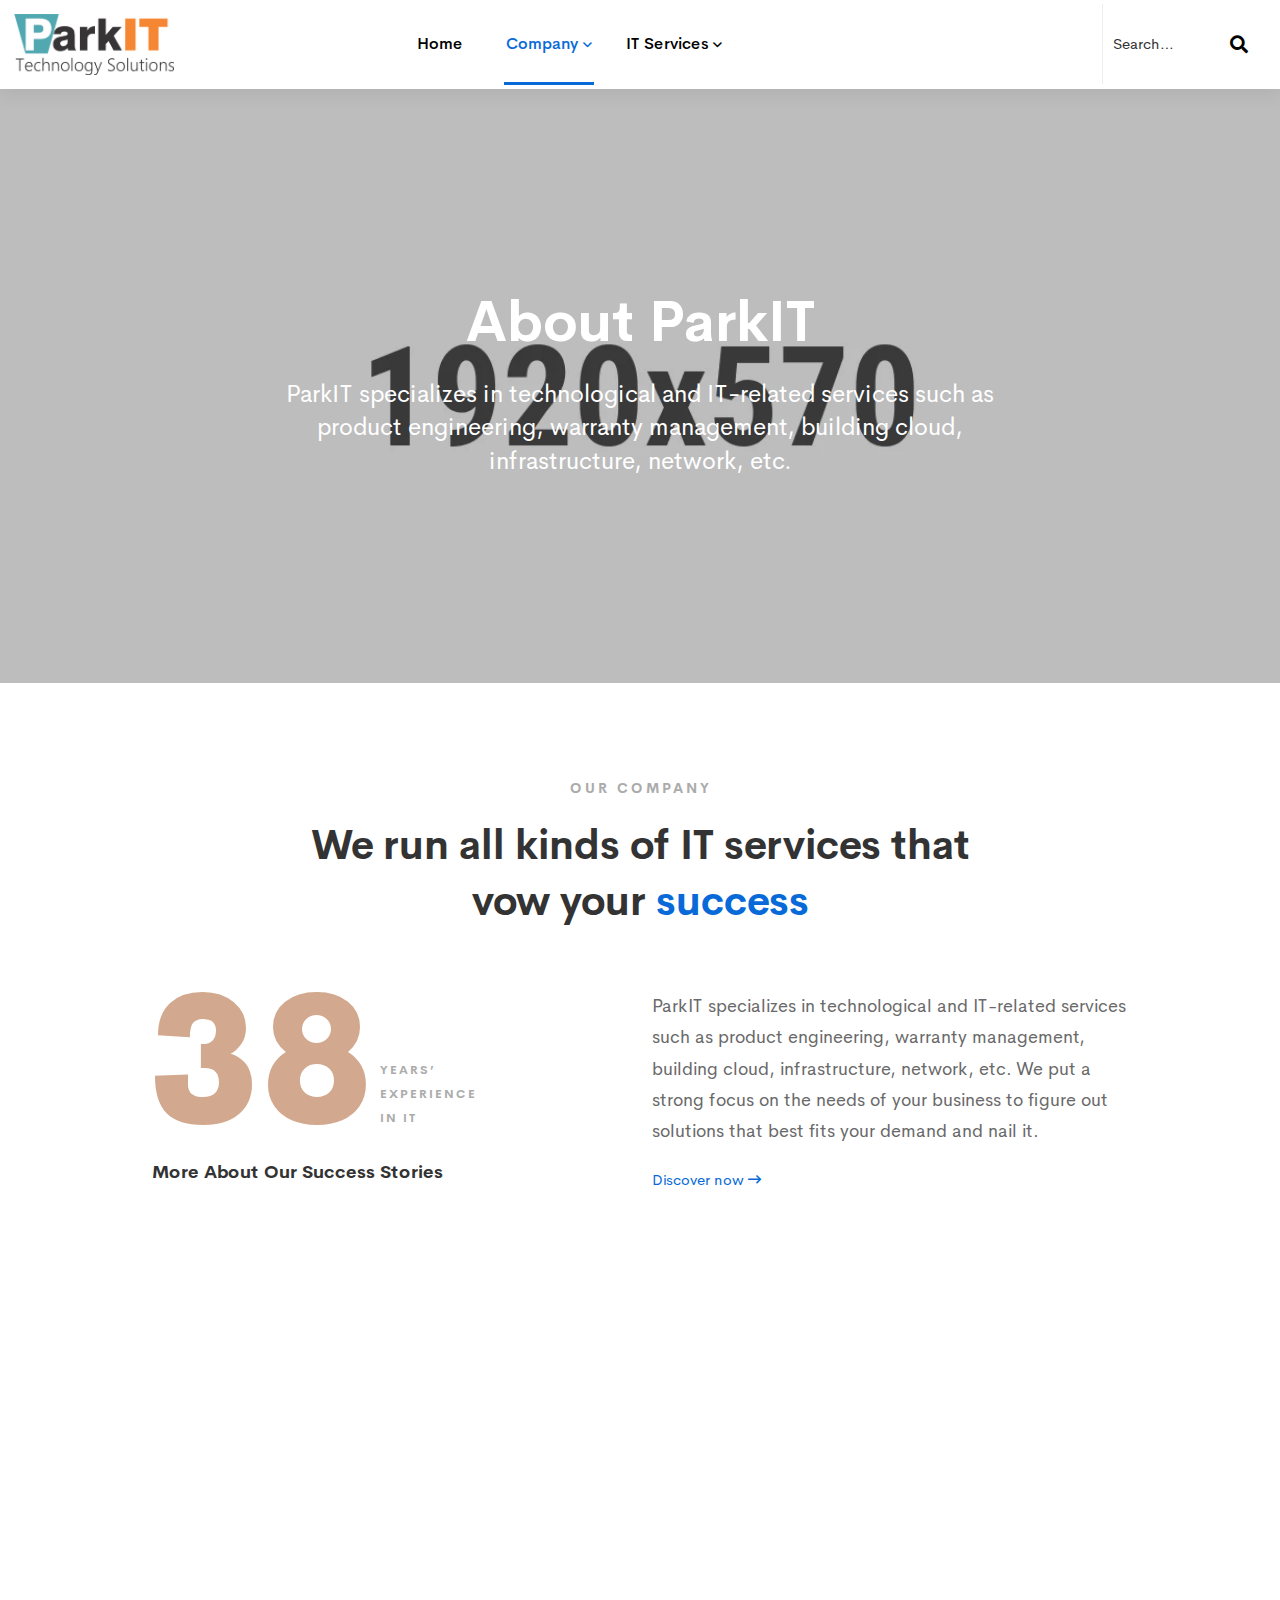
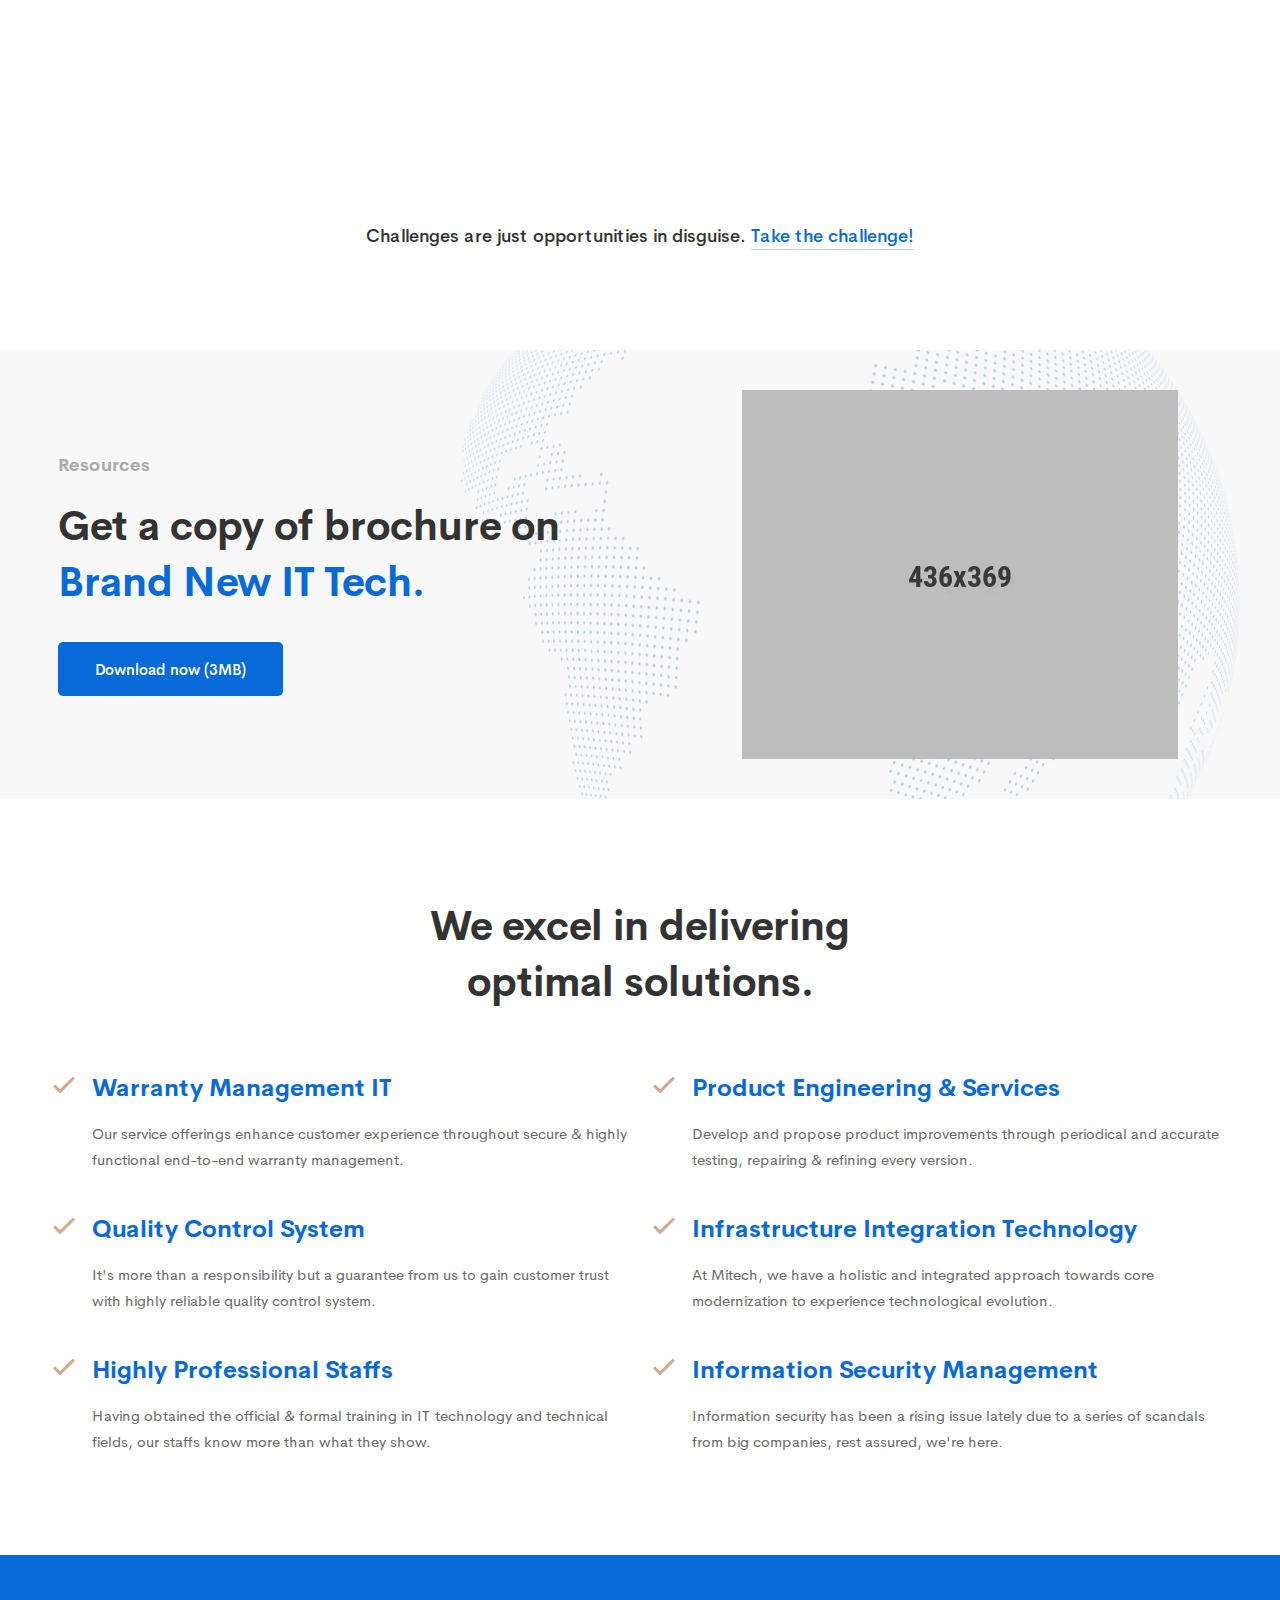
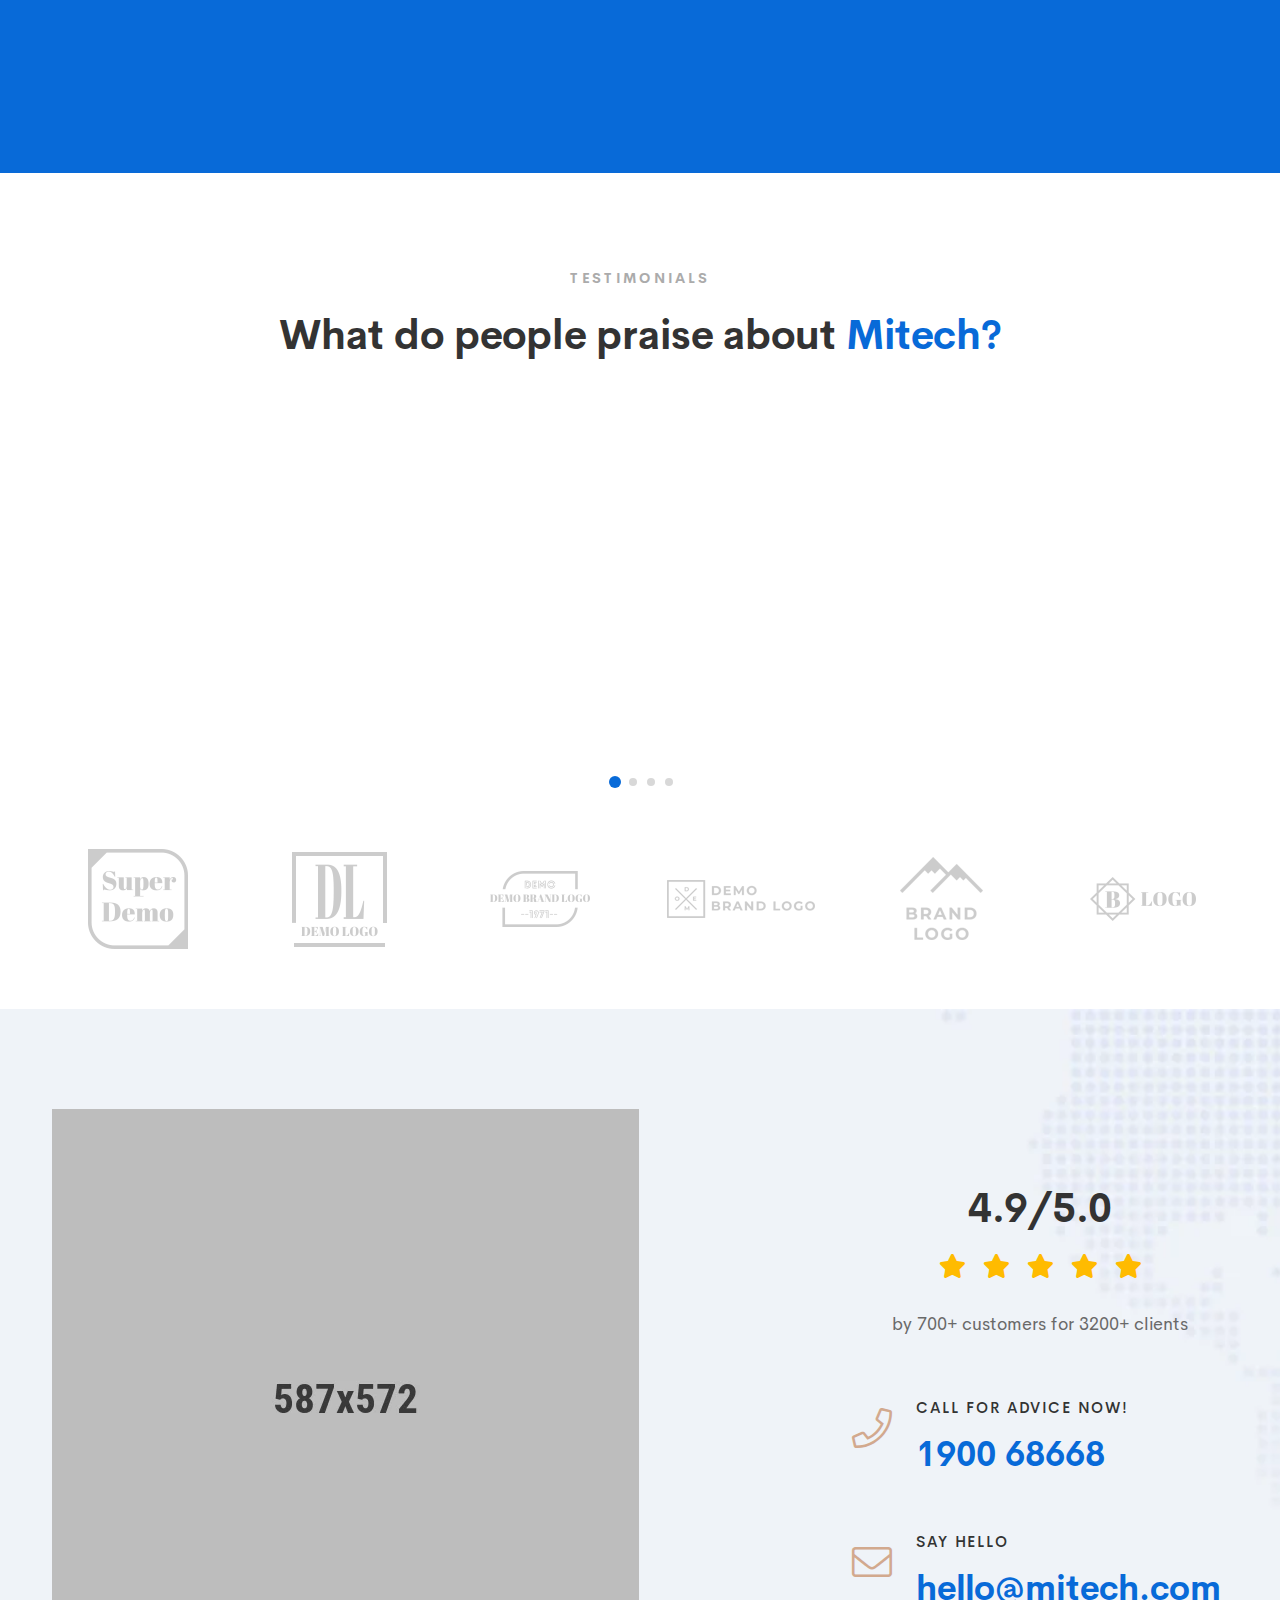
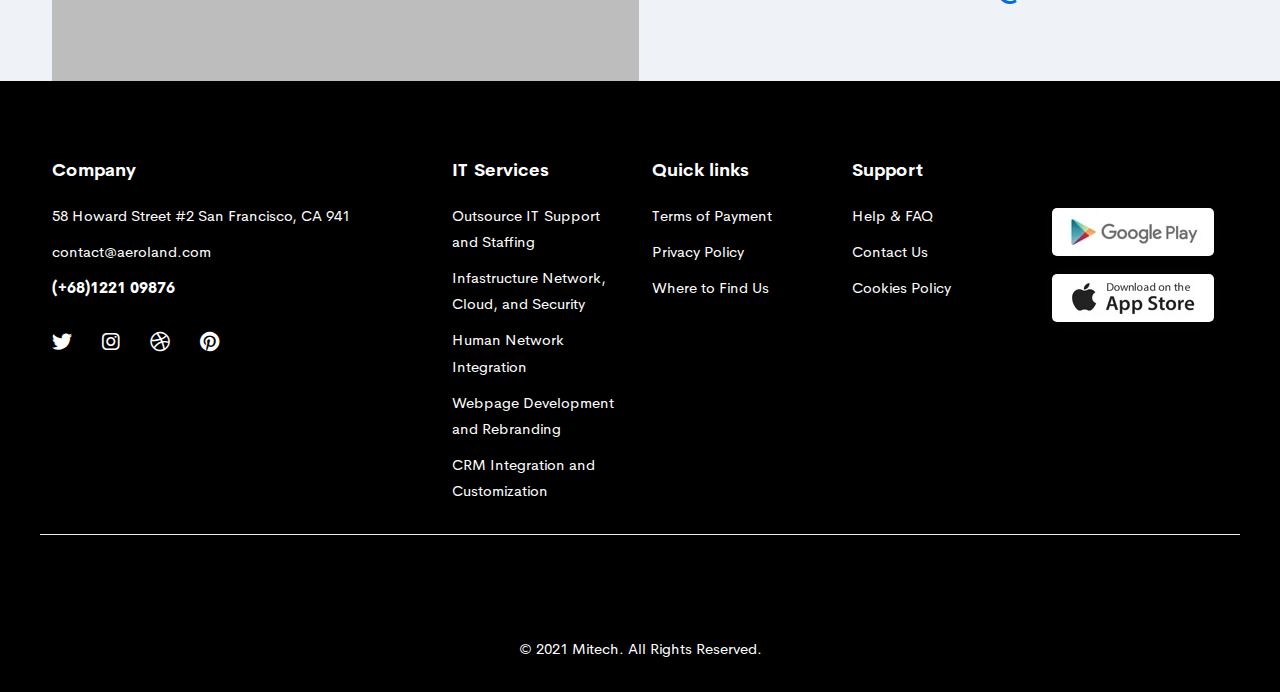
==== about-us-01.html @ e95cad59 "home page changes" ====
<!DOCTYPE html>
<html class="no-js" lang="zxx">

<head>
    <meta charset="utf-8">
    <meta http-equiv="X-UA-Compatible" content="IE=edge">
    <title>ParkIT - IT Solutions</title>
    <meta name="description" content="">
    <meta name="viewport" content="width=device-width, initial-scale=1">
    <!-- Favicon -->
    <link rel="icon" href="assets/images/favicon.webp">

    <!-- CSS
        ============================================ -->

    <!-- Bootstrap CSS -->
    <link rel="stylesheet" href="assets/css/vendor/bootstrap.min.css">

    <!-- Font Family CSS -->
    <link rel="stylesheet" href="assets/css/vendor/cerebrisans.css">

    <!-- FontAwesome CSS -->
    <link rel="stylesheet" href="assets/css/vendor/fontawesome-all.min.css">
    <link rel="stylesheet" href="assets/css/vendor/linea-icons.css">

    <!-- Swiper slider CSS -->
    <link rel="stylesheet" href="assets/css/plugins/swiper.min.css">

    <!-- animate-text CSS -->
    <link rel="stylesheet" href="assets/css/plugins/animate-text.css">

    <!-- Animate CSS -->
    <link rel="stylesheet" href="assets/css/plugins/animate.min.css">

    <!-- Light gallery CSS -->
    <link rel="stylesheet" href="assets/css/plugins/lightgallery.min.css">

    <!-- Vendor & Plugins CSS (Please remove the comment from below vendor.min.css & plugins.min.css for better website load performance and remove css files from avobe) -->

    <!-- <link rel="stylesheet" href="assets/css/vendor/vendor.min.css">
        <link rel="stylesheet" href="assets/css/plugins/plugins.min.css"> -->

    <!-- Main Style CSS -->
    <link rel="stylesheet" href="assets/css/style.css">

</head>

<body>


    <div class="preloader-activate preloader-active open_tm_preloader">
        <div class="preloader-area-wrap">
            <div class="spinner d-flex justify-content-center align-items-center h-100">
                <div class="bounce1"></div>
                <div class="bounce2"></div>
                <div class="bounce3"></div>
            </div>
        </div>
    </div>

    <!--====================  header area ====================-->
    <div class="header-area header-area--default">
        <!-- Header Bottom Wrap Start -->
        <div class="header-bottom-wrap header-sticky">
            <div class="container-fluid">
                <div class="row">
                    <div class="col-lg-12">
                        <div class="header default-menu-style position-relative">
                            <!-- brand logo -->
                            <div class="header__logo">
                                <a href="index-modern-it-company.html">
                                    <img src="assets/images/logo/parkit logo.png" width="160" height="48"
                                        class="img-fluid" alt="" />
                                </a>
                            </div>

                            <!-- header midle box  -->
                            <div class="header-midle-box">
                                <div class="header-bottom-wrap d-md-block d-none">
                                    <div class="header-bottom-inner">
                                        <div class="header-bottom-left-wrap">
                                            <!-- navigation menu -->
                                            <div class="header__navigation d-none d-xl-block">
                                                <nav class="navigation-menu primary--menu">
                                                    <ul>
                                                        <li>
                                                            <a href="index-modern-it-company.html"><span>Home</span></a>
                                                        </li>
                                                        <li class="
                                  has-children has-children--multilevel-submenu
                                ">
                                                            <a href="#"><span>Company</span></a>
                                                            <ul class="submenu">
                                                                <li>
                                                                    <a href="about-us-01.html"><span>About us</span></a>
                                                                </li>
                                                                <li>
                                                                    <a href="contact-us.html"><span>Contact
                                                                            us</span></a>
                                                                </li>
                                                                <li>
                                                                    <a
                                                                        href="leadership.html"><span>Leadership</span></a>
                                                                </li>
                                                                <li>
                                                                    <a href="why-choose-us.html"><span>Why choose
                                                                            us</span></a>
                                                                </li>
                                                                <li>
                                                                    <a href="why-choose-us.html"><span>FAQ's</span></a>
                                                                </li>
                                                            </ul>
                                                        </li>
                                                        <li class="
                                  has-children has-children--multilevel-submenu
                                ">
                                                            <a href="#"><span>IT Services</span></a>
                                                            <ul class="submenu">
                                                                <li>
                                                                    <a href="it-services.html"><span>Outsource IT
                                                                            Support and Staffing</span></a>
                                                                </li>
                                                                <li>
                                                                    <a href="managed-it-service.html"><span>Infastructure
                                                                            Network, Cloud, and Security</span></a>
                                                                </li>
                                                                <li>
                                                                    <a href="industries.html"><span>Human Network
                                                                            Integration</span></a>
                                                                </li>
                                                                <li>
                                                                    <a href="business-solution.html"><span>Inservice
                                                                            Training</span></a>
                                                                </li>
                                                                <li>
                                                                    <a href="it-services-details.html"><span>Proprietary
                                                                            Software Development</span></a>
                                                                </li>
                                                                <li>
                                                                    <a href="it-services-details.html"><span>Webpage
                                                                            Development and Rebranding</span></a>
                                                                </li>
                                                                <li>
                                                                    <a href="it-services-details.html"><span>CRM
                                                                            Integration and Customization</span></a>
                                                                </li>
                                                            </ul>
                                                        </li>
                                                    </ul>
                                                </nav>
                                            </div>
                                        </div>
                                    </div>
                                </div>
                            </div>

                            <!-- header right box -->
                            <div class="header-right-box">
                                <div class="header-right-inner" id="hidden-icon-wrapper">
                                    <!-- header-search-form -->
                                    <div class="header-search-form default-search">
                                        <form action="#" class="search-form-top">
                                            <input class="search-field" type="text" placeholder="Search…" />
                                            <button class="search-submit">
                                                <i class="search-btn-icon fa fa-search"></i>
                                            </button>
                                        </form>
                                    </div>
                                </div>

                                <!-- mobile menu -->
                                <div class="mobile-navigation-icon d-block d-xl-none" id="mobile-menu-trigger">
                                    <i></i>
                                </div>
                                <!-- hidden icons menu -->
                                <div class="hidden-icons-menu d-block d-md-none" id="hidden-icon-trigger">
                                    <a href="javascript:void(0)">
                                        <i class="far fa-ellipsis-h-alt"></i>
                                    </a>
                                </div>
                            </div>
                        </div>
                    </div>
                </div>
            </div>
        </div>
        <!-- Header Bottom Wrap End -->
    </div>
    <!--====================  End of header area  ====================-->













    <div id="main-wrapper">
        <div class="site-wrapper-reveal">
            <div class="about-banner-wrap banner-space about-us-bg">
                <div class="container">
                    <div class="row">
                        <div class="col-lg-8 m-auto">
                            <div class="about-banner-content text-center">
                                <h1 class="mb-15 text-white">About ParkIT</h1>
                                <h5 class="font-weight--normal text-white">ParkIT specializes in technological and IT-related services such as product engineering, warranty management, building cloud, infrastructure, network, etc. </h5>
                            </div>
                        </div>
                    </div>
                </div>
            </div>
            <!--===========  feature-large-images-wrapper  Start =============-->
            <div class="feature-large-images-wrapper section-space--ptb_100">
                <div class="container">

                    <div class="row">
                        <div class="col-lg-12">
                            <!-- section-title-wrap Start -->
                            <div class="section-title-wrap text-center section-space--mb_60">
                                <h6 class="section-sub-title mb-20">Our company</h6>
                                <h3 class="heading">We run all kinds of IT services that <br> vow your <span class="text-color-primary"> success</span></h3>
                            </div>
                            <!-- section-title-wrap Start -->
                        </div>
                    </div>

                    <div class="cybersecurity-about-box section-space--pb_70">
                        <div class="row">
                            <div class="col-lg-4 offset-lg-1">
                                <div class="modern-number-01">
                                    <h2 class="heading  me-5"><span class="mark-text">38</span>Years’ Experience in IT</h2>
                                    <h6 class="heading mt-30">More About Our Success Stories</h6>
                                </div>
                            </div>

                            <div class="col-lg-5 offset-lg-1">
                                <div class="cybersecurity-about-text">
                                    <div class="text">ParkIT specializes in technological and IT-related services such as product engineering, warranty management, building cloud, infrastructure, network, etc. We put a strong focus on the needs of your business to figure out solutions that best fits your demand and nail it.</div>
                                    <div class="button-text">
                                        <a href="#" class="btn-text">
                                            Discover now
                                            <span class="button-icon ml-1">
                                    <i class="far fa-long-arrow-right"></i>
                                </span>
                                        </a>
                                    </div>
                                </div>
                            </div>
                        </div>
                    </div>


                    <div class="row">
                        <div class="col-12">
                            <div class="feature-images__six">
                                <div class="row">
                                    <div class="col-lg-4 col-md-6 wow move-up">
                                        <!-- ht-box-icon Start -->
                                        <div class="ht-box-images style-06">
                                            <div class="image-box-wrap">
                                                <div class="box-image">
                                                    <div class="default-image">
                                                        <img class="img-fulid" src="assets/images/icons/mitech-box-image-style-06-image-01-120x120.webp" alt="">
                                                    </div>
                                                </div>
                                                <div class="content">
                                                    <h5 class="heading">What we can do?</h5>
                                                    <div class="text">We put a strong focus on the needs of your business to figure out solutions that best fits your demand and nail it.
                                                    </div>
                                                    <a href="#" class="box-images-arrow">
                                                        <span class="button-text">Discover now</span>
                                                        <i class="far fa-long-arrow-right"></i>
                                                    </a>
                                                </div>
                                            </div>
                                        </div>
                                        <!-- ht-box-icon End -->
                                    </div>
                                    <div class="col-lg-4 col-md-6 wow move-up">
                                        <!-- ht-box-icon Start -->
                                        <div class="ht-box-images style-06">
                                            <div class="image-box-wrap">
                                                <div class="box-image">
                                                    <div class="default-image">
                                                        <img class="img-fulid" src="assets/images/icons/mitech-box-image-style-06-image-02-120x120.webp" alt="">
                                                    </div>
                                                </div>
                                                <div class="content">
                                                    <h5 class="heading">Become our partners?</h5>
                                                    <div class="text">Our preventive and progressive approach will help you take the lead while addressing possible threats in managing data.
                                                    </div>
                                                    <a href="#" class="box-images-arrow">
                                                        <span class="button-text">Discover now</span>
                                                        <i class="far fa-long-arrow-right"></i>
                                                    </a>
                                                </div>
                                            </div>
                                        </div>
                                        <!-- ht-box-icon End -->
                                    </div>
                                    <div class="col-lg-4 col-md-6 wow move-up">
                                        <!-- ht-box-icon Start -->
                                        <div class="ht-box-images style-06">
                                            <div class="image-box-wrap">
                                                <div class="box-image">
                                                    <div class="default-image">
                                                        <img class="img-fulid" src="assets/images/icons/mitech-box-image-style-06-image-03-120x120.webp" alt="">
                                                    </div>
                                                </div>
                                                <div class="content">
                                                    <h5 class="heading">Need a hand?</h5>
                                                    <div class="text">Our support team is available 24/7 a day, 7 days a week and can get ready for solving any of your situational rising problems.
                                                    </div>
                                                    <a href="#" class="box-images-arrow">
                                                        <span class="button-text">Discover now</span>
                                                        <i class="far fa-long-arrow-right"></i>
                                                    </a>
                                                </div>
                                            </div>
                                        </div>
                                        <!-- ht-box-icon End -->
                                    </div>

                                </div>
                            </div>

                            <div class="section-under-heading text-center section-space--mt_60">Challenges are just opportunities in disguise. <a href="#">Take the challenge!</a></div>

                        </div>
                    </div>
                </div>
            </div>
            <!--===========  feature-large-images-wrapper  End =============-->




            <!--========= About Resources Wrapper Start ===========-->
            <div class="about-resources-wrapper">
                <div class="container-fluid">
                    <div class="row align-items-center">
                        <div class="col-lg-6 order-2 order-lg-1">
                            <div class="resources-left-box">
                                <div class="resources-inner">
                                    <h6 class="sub-title mb-20">Resources</h6>
                                    <h3 class="heading">Get a copy of brochure on <span class="text-color-primary"> Brand New IT Tech.</span></h3>
                                    <div class="button mt-30">
                                        <a href="#" class="ht-btn ht-btn-md">Download now (3MB)</a>
                                    </div>
                                </div>
                            </div>
                        </div>
                        <div class="col-lg-6 order-1 order-lg-2">
                            <div class="resources-right-box">
                                <div class="resources-right-inner text-center">
                                    <div class="resources-images">
                                        <img class="img-fluid" src="assets/images/banners/managed-it-services-book-cover.webp" alt="">
                                    </div>
                                </div>
                            </div>
                        </div>
                    </div>
                </div>
            </div>
            <!--========= About Resources Wrapper End ===========-->
            <!--========= About Delivering Wrapper Start ===========-->
            <div class="about-delivering-wrapper section-space--ptb_100">
                <div class="container">
                    <div class="row">
                        <div class="col-lg-12">
                            <div class="section-title-wrap text-center section-space--mb_20">
                                <h3 class="heading">We excel in delivering <br>optimal solutions.</h3>
                            </div>
                        </div>
                    </div>
                    <div class="row">
                        <div class="col-lg-6">
                            <div class="delivering-optimal-wrap">
                                <div class="list-item">
                                    <div class="marker"></div>
                                    <div class="title-wrap">
                                        <h5 class="title"> Warranty Management IT </h5>
                                        <div class="desc">Our service offerings enhance customer experience throughout secure &amp; highly functional end-to-end warranty management. </div>
                                    </div>
                                </div>
                                <div class="list-item">
                                    <div class="marker"></div>
                                    <div class="title-wrap">
                                        <h5 class="title"> Quality Control System </h5>
                                        <div class="desc">It's more than a responsibility but a guarantee from us to gain customer trust with highly reliable quality control system. </div>
                                    </div>
                                </div>
                                <div class="list-item">
                                    <div class="marker"></div>
                                    <div class="title-wrap">
                                        <h5 class="title">Highly Professional Staffs </h5>
                                        <div class="desc">Having obtained the official & formal training in IT technology and technical fields, our staffs know more than what they show. </div>
                                    </div>
                                </div>
                            </div>
                        </div>
                        <div class="col-lg-6">
                            <div class="delivering-optimal-wrap">
                                <div class="list-item">
                                    <div class="marker"></div>
                                    <div class="title-wrap">
                                        <h5 class="title">Product Engineering & Services </h5>
                                        <div class="desc">Develop and propose product improvements through periodical and accurate testing, repairing & refining every version. </div>
                                    </div>
                                </div>
                                <div class="list-item">
                                    <div class="marker"></div>
                                    <div class="title-wrap">
                                        <h5 class="title">Infrastructure Integration Technology </h5>
                                        <div class="desc">At Mitech, we have a holistic and integrated approach towards core modernization to experience technological evolution. </div>
                                    </div>
                                </div>
                                <div class="list-item">
                                    <div class="marker"></div>
                                    <div class="title-wrap">
                                        <h5 class="title">Information Security Management </h5>
                                        <div class="desc">Information security has been a rising issue lately due to a series of scandals from big companies, rest assured, we're here. </div>
                                    </div>
                                </div>
                            </div>
                        </div>
                    </div>
                </div>
            </div>
            <!--=========== fun fact Wrapper Start ==========-->
            <div class="fun-fact-wrapper bg-theme-default section-space--pb_30 section-space--pt_60">
                <div class="container">
                    <div class="row">
                        <div class="col-md-3 col-sm-6 wow move-up">
                            <div class="fun-fact--two text-center">
                                <div class="fun-fact__count counter">120</div>
                                <h6 class="fun-fact__text">Happy clients</h6>
                            </div>
                        </div>
                        <div class="col-md-3 col-sm-6 wow move-up">
                            <div class="fun-fact--two text-center">
                                <div class="fun-fact__count counter">32</div>
                                <h6 class="fun-fact__text">Finished projects</h6>
                            </div>
                        </div>
                        <div class="col-md-3 col-sm-6 wow move-up">
                            <div class="fun-fact--two text-center">
                                <div class="fun-fact__count counter">73</div>
                                <h6 class="fun-fact__text">Skilled Experts</h6>
                            </div>
                        </div>
                        <div class="col-md-3 col-sm-6 wow move-up">
                            <div class="fun-fact--two text-center">
                                <div class="fun-fact__count counter">318</div>
                                <h6 class="fun-fact__text">Media Posts</h6>
                            </div>
                        </div>
                    </div>
                </div>
            </div>
            <!--=========== fun fact Wrapper End ==========-->
            <!--====================  testimonial section ====================-->
            <div class="testimonial-slider-area section-space--pt_100">
                <div class="container">
                    <div class="row">
                        <div class="col-lg-12">
                            <div class="section-title-wrap text-center section-space--mb_40">
                                <h6 class="section-sub-title mb-20">Testimonials</h6>
                                <h3 class="heading">What do people praise about <span class="text-color-primary"> Mitech?</span></h3>
                            </div>
                            <div class="testimonial-slider">
                                <div class="swiper-container testimonial-slider__container">
                                    <div class="swiper-wrapper testimonial-slider__wrapper">
                                        <div class="swiper-slide">
                                            <div class="testimonial-slider__one wow move-up">

                                                <div class="testimonial-slider--info">
                                                    <div class="testimonial-slider__media">
                                                        <img src="assets/images/testimonial/mitech-testimonial-avata-02-90x90.webp" class="img-fluid" alt="">
                                                    </div>

                                                    <div class="testimonial-slider__author">
                                                        <div class="testimonial-rating">
                                                            <span class="fa fa-star"></span>
                                                            <span class="fa fa-star"></span>
                                                            <span class="fa fa-star"></span>
                                                            <span class="fa fa-star"></span>
                                                            <span class="fa fa-star"></span>
                                                        </div>
                                                        <div class="author-info">
                                                            <h6 class="name">Abbie Ferguson</h6>
                                                            <span class="designation">Marketing</span>
                                                        </div>
                                                    </div>
                                                </div>

                                                <div class="testimonial-slider__text">I’ve been working with over 35 IT companies on more than 200 projects of our company, but @Mitech is one of the most impressive to me.</div>

                                            </div>
                                        </div>
                                        <div class="swiper-slide">
                                            <div class="testimonial-slider__one wow move-up">

                                                <div class="testimonial-slider--info">
                                                    <div class="testimonial-slider__media">
                                                        <img src="assets/images/testimonial/mitech-testimonial-avata-03-90x90.webp" class="img-fluid" alt="">
                                                    </div>

                                                    <div class="testimonial-slider__author">
                                                        <div class="testimonial-rating">
                                                            <span class="fa fa-star"></span>
                                                            <span class="fa fa-star"></span>
                                                            <span class="fa fa-star"></span>
                                                            <span class="fa fa-star"></span>
                                                            <span class="fa fa-star"></span>
                                                        </div>
                                                        <div class="author-info">
                                                            <h6 class="name">Monica Blews</h6>
                                                            <span class="designation">Web designer</span>
                                                        </div>
                                                    </div>
                                                </div>

                                                <div class="testimonial-slider__text">I’ve been working with over 35 IT companies on more than 200 projects of our company, but @Mitech is one of the most impressive to me.</div>

                                            </div>
                                        </div>
                                        <div class="swiper-slide">
                                            <div class="testimonial-slider__one wow move-up">

                                                <div class="testimonial-slider--info">
                                                    <div class="testimonial-slider__media">
                                                        <img src="assets/images/testimonial/mitech-testimonial-avata-04-90x90.webp" class="img-fluid" alt="">
                                                    </div>

                                                    <div class="testimonial-slider__author">
                                                        <div class="testimonial-rating">
                                                            <span class="fa fa-star"></span>
                                                            <span class="fa fa-star"></span>
                                                            <span class="fa fa-star"></span>
                                                            <span class="fa fa-star"></span>
                                                            <span class="fa fa-star"></span>
                                                        </div>
                                                        <div class="author-info">
                                                            <h6 class="name">Abbie Ferguson</h6>
                                                            <span class="designation">WEB DESIGNER</span>
                                                        </div>
                                                    </div>
                                                </div>

                                                <div class="testimonial-slider__text">I’ve been working with over 35 IT companies on more than 200 projects of our company, but @Mitech is one of the most impressive to me.</div>

                                            </div>
                                        </div>
                                        <div class="swiper-slide">
                                            <div class="testimonial-slider__one wow move-up">

                                                <div class="testimonial-slider--info">
                                                    <div class="testimonial-slider__media">
                                                        <img src="assets/images/testimonial/mitech-testimonial-avata-01-90x90.webp" class="img-fluid" alt="">
                                                    </div>

                                                    <div class="testimonial-slider__author">
                                                        <div class="testimonial-rating">
                                                            <span class="fa fa-star"></span>
                                                            <span class="fa fa-star"></span>
                                                            <span class="fa fa-star"></span>
                                                            <span class="fa fa-star"></span>
                                                            <span class="fa fa-star"></span>
                                                        </div>
                                                        <div class="author-info">
                                                            <h6 class="name">Abbie Ferguson</h6>
                                                            <span class="designation">WEB DESIGNER</span>
                                                        </div>
                                                    </div>
                                                </div>

                                                <div class="testimonial-slider__text">I’ve been working with over 35 IT companies on more than 200 projects of our company, but @Mitech is one of the most impressive to me.</div>

                                            </div>
                                        </div>
                                    </div>
                                    <div class="swiper-pagination swiper-pagination-t01 section-space--mt_30"></div>
                                </div>
                            </div>
                        </div>
                    </div>
                </div>
            </div>
            <!--====================  End of testimonial section  ====================-->

            <!--====================  brand logo slider area ====================-->
            <div class="brand-logo-slider-area section-space--ptb_60">
                <div class="container">
                    <div class="row">
                        <div class="col-lg-12">
                            <!-- brand logo slider -->
                            <div class="brand-logo-slider__container-area">
                                <div class="swiper-container brand-logo-slider__container">
                                    <div class="swiper-wrapper brand-logo-slider__one">
                                        <div class="swiper-slide brand-logo brand-logo--slider">
                                            <a href="#">
                                                <div class="brand-logo__image">
                                                    <img src="assets/images/brand/mitech-client-logo-01.webp" class="img-fluid" alt="">
                                                </div>
                                                <div class="brand-logo__image-hover">
                                                    <img src="assets/images/brand/mitech-client-logo-01-hover.webp" class="img-fluid" alt="">
                                                </div>
                                            </a>
                                        </div>
                                        <div class="swiper-slide brand-logo brand-logo--slider">
                                            <a href="#">
                                                <div class="brand-logo__image">
                                                    <img src="assets/images/brand/mitech-client-logo-02.webp" class="img-fluid" alt="">
                                                </div>
                                                <div class="brand-logo__image-hover">
                                                    <img src="assets/images/brand/mitech-client-logo-02-hover.webp" class="img-fluid" alt="">
                                                </div>
                                            </a>
                                        </div>
                                        <div class="swiper-slide brand-logo brand-logo--slider">
                                            <a href="#">
                                                <div class="brand-logo__image">
                                                    <img src="assets/images/brand/mitech-client-logo-03.webp" class="img-fluid" alt="">
                                                </div>
                                                <div class="brand-logo__image-hover">
                                                    <img src="assets/images/brand/mitech-client-logo-03-hover.webp" class="img-fluid" alt="">
                                                </div>
                                            </a>
                                        </div>
                                        <div class="swiper-slide brand-logo brand-logo--slider">
                                            <a href="#">
                                                <div class="brand-logo__image">
                                                    <img src="assets/images/brand/mitech-client-logo-04.webp" class="img-fluid" alt="">
                                                </div>
                                                <div class="brand-logo__image-hover">
                                                    <img src="assets/images/brand/mitech-client-logo-04-hover.webp" class="img-fluid" alt="">
                                                </div>
                                            </a>
                                        </div>
                                        <div class="swiper-slide brand-logo brand-logo--slider">
                                            <a href="#">
                                                <div class="brand-logo__image">
                                                    <img src="assets/images/brand/mitech-client-logo-05.webp" class="img-fluid" alt="">
                                                </div>
                                                <div class="brand-logo__image-hover">
                                                    <img src="assets/images/brand/mitech-client-logo-05-hover.webp" class="img-fluid" alt="">
                                                </div>
                                            </a>
                                        </div>
                                        <div class="swiper-slide brand-logo brand-logo--slider">
                                            <a href="#">
                                                <div class="brand-logo__image">
                                                    <img src="assets/images/brand/mitech-client-logo-06.webp" class="img-fluid" alt="">
                                                </div>
                                                <div class="brand-logo__image-hover">
                                                    <img src="assets/images/brand/mitech-client-logo-06-hover.webp" class="img-fluid" alt="">
                                                </div>
                                            </a>
                                        </div>
                                        <div class="swiper-slide brand-logo brand-logo--slider">
                                            <a href="#">
                                                <div class="brand-logo__image">
                                                    <img src="assets/images/brand/mitech-client-logo-07.webp" class="img-fluid" alt="">
                                                </div>
                                                <div class="brand-logo__image-hover">
                                                    <img src="assets/images/brand/mitech-client-logo-07-hover.webp" class="img-fluid" alt="">
                                                </div>
                                            </a>
                                        </div>
                                        <div class="swiper-slide brand-logo brand-logo--slider">
                                            <a href="#">
                                                <div class="brand-logo__image">
                                                    <img src="assets/images/brand/mitech-client-logo-08.webp" class="img-fluid" alt="">
                                                </div>
                                                <div class="brand-logo__image-hover">
                                                    <img src="assets/images/brand/mitech-client-logo-08-hover.webp" class="img-fluid" alt="">
                                                </div>
                                            </a>
                                        </div>
                                        <div class="swiper-slide brand-logo brand-logo--slider">
                                            <a href="#">
                                                <div class="brand-logo__image">
                                                    <img src="assets/images/brand/mitech-client-logo-09.webp" class="img-fluid" alt="">
                                                </div>
                                                <div class="brand-logo__image-hover">
                                                    <img src="assets/images/brand/mitech-client-logo-09-hover.webp" class="img-fluid" alt="">
                                                </div>
                                            </a>
                                        </div>
                                    </div>
                                </div>
                            </div>
                        </div>
                    </div>
                </div>
            </div>
            <!--====================  End of brand logo slider area  ====================-->
            <!--============ Contact Us Area Start =================-->
            <div class="contact-us-area infotechno-contact-us-bg section-space--pt_100">
                <div class="container">
                    <div class="row align-items-center">
                        <div class="col-lg-7">
                            <div class="image">
                                <img class="img-fluid" src="assets/images/banners/home-cybersecurity-contact-bg-image.webp" alt="">
                            </div>
                        </div>

                        <div class="col-lg-4 ms-auto">
                            <div class="contact-info style-two text-left">

                                <div class="contact-info-title-wrap text-center">
                                    <h3 class="heading  mb-10">4.9/5.0</h3>
                                    <div class="ht-star-rating lg-style">
                                        <span class="fa fa-star"></span>
                                        <span class="fa fa-star"></span>
                                        <span class="fa fa-star"></span>
                                        <span class="fa fa-star"></span>
                                        <span class="fa fa-star"></span>
                                    </div>
                                    <p class="sub-text">by 700+ customers for 3200+ clients</p>
                                </div>

                                <div class="contact-list-item">
                                    <a href="tel:190068668" class="single-contact-list">
                                        <div class="content-wrap">
                                            <div class="content">
                                                <div class="icon">
                                                    <span class="fal fa-phone"></span>
                                                </div>
                                                <div class="main-content">
                                                    <h6 class="heading">Call for advice now!</h6>
                                                    <div class="text">1900 68668</div>
                                                </div>
                                            </div>
                                        </div>
                                    </a>
                                    <a href="mailto:hello@mitech.com" class="single-contact-list">
                                        <div class="content-wrap">
                                            <div class="content">
                                                <div class="icon">
                                                    <span class="fal fa-envelope"></span>
                                                </div>
                                                <div class="main-content">
                                                    <h6 class="heading">Say hello</h6>
                                                    <div class="text">hello@mitech.com</div>
                                                </div>
                                            </div>
                                        </div>
                                    </a>
                                </div>

                            </div>
                        </div>
                    </div>
                </div>
            </div>
            <!--============ Contact Us Area End =================-->

        </div>

        <!--====================  footer area ====================-->
        <div class="footer-area-wrapper black-bg">
            <div class="footer-area section-space--ptb_80">
                <div class="container">
                    <div class="row footer-widget-wrapper border-bottom">
                        <div class="col-lg-4 col-md-6 col-sm-6 footer-widget">
                            <h6 class="footer-widget__title mb-20 text-white">Company</h6>
                            <ul class="footer-widget__list">
                                <li class="text-white">
                                    58 Howard Street #2 San Francisco, CA 941
                                </li>
                                <li>
                                    <a href="mailto:contact@aeroland.com"
                                        class="hover-style-link text-white">contact@aeroland.com</a>
                                </li>
                                <li>
                                    <a href="tel:123344556"
                                        class="hover-style-link text-white font-weight--bold">(+68)1221 09876</a>
                                </li>
                            </ul>
                            <ul class="list ht-social-networks large-icon mt-20">
                                <li class="item">
                                    <a href="#" aria-label="Twitter" class="
                        ps-0
                        social-link
                        hint--bounce hint--top hint--primary
                        text-white
                      " target="_blank">
                                        <i class="fab fa-twitter social-link-icon"></i>
                                    </a>
                                </li>
                                <li class="item">
                                    <a href="#" target="_blank" aria-label="Instagram" class="
                        social-link
                        hint--bounce hint--top hint--primary
                        text-white
                      ">
                                        <i class="fab fa-instagram social-link-icon"></i>
                                    </a>
                                </li>
                                <li class="item">
                                    <a href="#" target="_blank" aria-label="Dribbble" class="
                        social-link
                        hint--bounce hint--top hint--primary
                        text-white
                      ">
                                        <i class="fab fa-dribbble social-link-icon"></i>
                                    </a>
                                </li>
                                <li class="item">
                                    <a href="#" target="_blank" aria-label="Pinterest" class="
                        social-link
                        hint--bounce hint--top hint--primary
                        text-white
                      ">
                                        <i class="fab fa-pinterest social-link-icon"></i>
                                    </a>
                                </li>
                            </ul>
                        </div>
                        <div class="col-lg-2 col-md-4 col-sm-6 footer-widget">
                            <h6 class="footer-widget__title mb-20 text-white">
                                IT Services
                            </h6>
                            <ul class="footer-widget__list">
                                <li>
                                    <a href="#" class="hover-style-link text-white">Outsource IT Support and Staffing</a>
                                </li>
                                <li>
                                    <a href="#" class="hover-style-link text-white">Infastructure Network, Cloud, and Security</a>
                                </li>
                                <li>
                                    <a href="#" class="hover-style-link text-white">Human Network Integration</a>
                                </li>
                                <li>
                                    <a href="#" class="hover-style-link text-white">Webpage Development and Rebranding</a>
                                </li>
                                <li>
                                    <a href="#" class="hover-style-link text-white">CRM Integration and Customization</a>
                                </li>
                            </ul>
                        </div>
                        <div class="col-lg-2 col-md-4 col-sm-6 footer-widget">
                            <h6 class="footer-widget__title mb-20 text-white">
                                Quick links
                            </h6>
                            <ul class="footer-widget__list">
                                <li>
                                    <a href="#" class="hover-style-link text-white">Terms of Payment</a>
                                </li>
                                <li>
                                    <a href="#" class="hover-style-link text-white">Privacy Policy</a>
                                </li>
                                <li>
                                    <a href="#" class="hover-style-link text-white">Where to Find Us</a>
                                </li>
                            </ul>
                        </div>
                        <div class="col-lg-2 col-md-4 col-sm-6 footer-widget">
                            <h6 class="footer-widget__title mb-20 text-white">Support</h6>
                            <ul class="footer-widget__list">
                                <li>
                                    <a href="#" class="hover-style-link text-white">Help & FAQ</a>
                                </li>
                                <li>
                                    <a href="#" class="hover-style-link text-white">Contact Us</a>
                                </li>
                                <li>
                                    <a href="#" class="hover-style-link text-white">Cookies Policy</a>
                                </li>
                            </ul>
                        </div>
                        <div class="col-lg-2 col-md-4 col-sm-6 footer-widget">
                            <div class="footer-widget__title section-space--mb_50"></div>
                            <ul class="footer-widget__list">
                                <li>
                                    <a href="#" class="image_btn"><img class="img-fluid"
                                            src="assets/images/icons/aeroland-button-google-play.webp" alt="" /></a>
                                </li>
                                <li>
                                    <a href="#" class="image_btn"><img class="img-fluid"
                                            src="assets/images/icons/aeroland-button-app-store.webp" alt="" /></a>
                                </li>
                            </ul>
                        </div>
                    </div>
                </div>
            </div>
            <div class="footer-copyright-area section-space--pb_30 small-mt__30">
                <div class="container">
                    <div class="row align-items-center">
                        <div class="col-md-12 text-center">
                            <div class="footer-widget__logo mb-30">
                                <img src="assets/images/logo/primary-white-logo-160x47.webp" class="img-fluid" alt="" />
                            </div>
                            <span class="copyright-text text-white">&copy; 2021 Mitech.
                                <a href="https://hasthemes.com/">All Rights Reserved.</a></span>
                        </div>
                    </div>
                </div>
            </div>
        </div>
        <!--====================  End of footer area  ====================-->












    </div>

    <!--====================  scroll top ====================-->
    <a href="#" class="scroll-top" id="scroll-top">
        <i class="arrow-top fal fa-long-arrow-up"></i>
        <i class="arrow-bottom fal fa-long-arrow-up"></i>
    </a>
    <!--====================  End of scroll top  ====================-->

    <!--====================  mobile menu overlay ====================-->
    <div class="mobile-menu-overlay" id="mobile-menu-overlay">
        <div class="mobile-menu-overlay__inner">
            <div class="mobile-menu-overlay__header">
                <div class="container-fluid">
                    <div class="row align-items-center">
                        <div class="col-md-6 col-8">
                            <!-- logo -->
                            <div class="logo">
                                <a href="index.html">
                                    <img src="assets/images/logo/logo-dark.webp" class="img-fluid" alt="">
                                </a>
                            </div>
                        </div>
                        <div class="col-md-6 col-4">
                            <!-- mobile menu content -->
                            <div class="mobile-menu-content text-end">
                                <span class="mobile-navigation-close-icon" id="mobile-menu-close-trigger"></span>
                            </div>
                        </div>
                    </div>
                </div>
            </div>
            <div class="mobile-menu-overlay__body">
                <nav class="offcanvas-navigation">
                    <ul>
                        <li class="has-children">
                            <a href="index.html">Home</a>
                            <ul class="sub-menu">
                                <li><a href="index-infotechno.html"><span>Infotechno</span></a></li>
                                <li><a href="index-processing.html"><span>Processing</span></a></li>
                                <li><a href="index-appointment.html"><span>Appointment</span></a></li>
                                <li><a href="index-services.html"><span>Services</span></a></li>
                                <li><a href="index-resolutions.html"><span>Resolutions</span></a></li>
                                <li><a href="index-cybersecurity.html"><span>cybersecurity</span></a></li>
                                <li><a href="index-modern-it-company.html"><span>Modern IT Company</span></a></li>
                                <li><a href="index-machine-learning.html"><span>Machine Learning</span></a></li>
                                <li><a href="index-software-innovation.html"><span>Software Innovation</span></a></li>
                            </ul>
                        </li>
                        <li class="has-children">
                            <a href="#">Company</a>
                            <ul class="sub-menu">
                                <li class="has-children">
                                    <a href="about-us-01.html"><span>About us</span></a>
                                    <ul class="sub-menu">
                                        <li><a href="about-us-01.html"><span>About us 01</span></a></li>
                                        <li><a href="about-us-02.html"><span>About us 02</span></a></li>
                                        <li class="has-children">
                                            <a href="#"><span>Submenu Level Two</span></a>
                                            <ul class="sub-menu">
                                                <li><a href="#"><span>Submenu Level Three</span></a></li>
                                                <li><a href="#"><span>Submenu Level Three</span></a></li>
                                                <li><a href="#"><span>Submenu Level Three</span></a></li>
                                            </ul>
                                        </li>
                                    </ul>
                                </li>
                                <li><a href="contact-us.html"><span>Contact us</span></a></li>
                                <li><a href="leadership.html"><span>Leadership</span></a></li>
                                <li><a href="why-choose-us.html"><span>Why choose us</span></a></li>
                                <li><a href="our-history.html"><span>Our history</span></a></li>
                                <li><a href="faqs.html"><span>FAQs</span></a></li>
                                <li><a href="careers.html"><span>Careers</span></a></li>
                                <li><a href="pricing-plans.html"><span>Pricing plans</span></a></li>
                            </ul>
                        </li>
                        <li class="has-children">
                            <a href="#">IT solutions</a>
                            <ul class="sub-menu">
                                <li><a href="it-services.html"><span>IT Services</span></a></li>
                                <li><a href="managed-it-service.html"><span>Managed IT Services</span></a></li>
                                <li><a href="industries.html"><span>Industries</span></a></li>
                                <li><a href="business-solution.html"><span>Business solution</span></a></li>
                                <li><a href="it-services-details.html"><span>IT Services Details</span></a></li>
                            </ul>
                        </li>
                        <li class="has-children">
                            <a href="#">Elements</a>
                            <ul class="sub-menu">
                                <li class="has-children">
                                    <a href="#">Element Group 01</a>
                                    <ul class="sub-menu">
                                        <li><a href="element-accordion.html"><span>Accordions & Toggles</span></a></li>
                                        <li><a href="element-box-icon.html"><span>Box Icon</span></a></li>
                                        <li><a href="element-box-image.html"><span>Box Image</span></a></li>
                                        <li><a href="element-box-large-image.html"><span>Box Large Image</span></a></li>
                                        <li><a href="element-buttons.html"><span>Buttons</span></a></li>
                                        <li><a href="element-cta.html"><span>Call to action</span></a></li>
                                        <li><a href="element-client-logo.html"><span>Client Logo</span></a></li>
                                        <li><a href="element-countdown.html"><span>Countdown</span></a></li>
                                    </ul>
                                </li>
                                <li class="has-children">
                                    <a href="#">Element Group 02</a>
                                    <ul class="sub-menu">
                                        <li><a href="element-counters.html"><span>Counters</span></a></li>
                                        <li><a href="element-dividers.html"><span>Dividers</span></a></li>
                                        <li><a href="element-flexible-image-slider.html"><span>Flexible image slider</span></a></li>
                                        <li><a href="element-google-map.html"><span>Google Map</span></a></li>
                                        <li><a href="element-gradation.html"><span>Gradation</span></a></li>
                                        <li><a href="element-instagram.html"><span>Instagram</span></a></li>
                                        <li><a href="element-lists.html"><span>Lists</span></a></li>
                                        <li><a href="element-message-box.html"><span>Message box</span></a></li>
                                    </ul>
                                </li>
                                <li class="has-children">
                                    <a href="#">Element Group 03</a>
                                    <ul class="sub-menu">
                                        <li><a href="element-popup-video.html"><span>Popup Video</span></a></li>
                                        <li><a href="element-pricing-box.html"><span>Pricing Box</span></a></li>
                                        <li><a href="element-progress-bar.html"><span>Progress Bar</span></a></li>
                                        <li><a href="element-progress-circle.html"><span>Progress Circle</span></a></li>
                                        <li><a href="element-rows-columns.html"><span>Rows & Columns</span></a></li>
                                        <li><a href="element-social-networks.html"><span>Social Networks</span></a></li>
                                        <li><a href="element-tabs.html"><span>Tabs</span></a></li>
                                        <li><a href="element-team-member.html"><span>Team member</span></a></li>
                                    </ul>
                                </li>
                                <li class="has-children">
                                    <a href="#">Element Group 04</a>
                                    <ul class="sub-menu">
                                        <li><a href="element-testimonials.html"><span>Testimonials</span></a></li>
                                        <li><a href="element-timeline.html"><span>Timeline</span></a></li>
                                        <li><a href="element-carousel-sliders.html"><span>Carousel Sliders</span></a></li>
                                        <li><a href="element-typed-text.html"><span>Typed Text</span></a></li>
                                    </ul>
                                </li>

                            </ul>
                        </li>
                        <li class="has-children">
                            <a href="javascript:void(0)">Case Studies</a>
                            <ul class="sub-menu">
                                <li><a href="case-studies.html"><span>Case Studies 01</span></a></li>
                                <li><a href="case-studies-02.html"><span>Case Studies 02</span></a></li>
                                <li><a href="single-smart-vision.html"><span>Single Layout</span></a></li>
                            </ul>
                        </li>
                        <li class="has-children">
                            <a href="javascript:void(0)">Blogs</a>
                            <ul class="sub-menu">
                                <li><a href="blog-list-large-image.html"><span>List Large Image</span></a></li>
                                <li><a href="blog-list-left-large-image.html"><span>Left Large Image</span></a></li>
                                <li><a href="blog-grid-classic.html"><span>Grid Classic</span></a></li>
                                <li><a href="blog-grid-masonry.html"><span>Grid Masonry</span></a></li>
                                <li class="has-children">
                                    <a href="blog-post-layout-one.html"><span>Single Layouts</span></a>
                                    <ul class="sub-menu">
                                        <li><a href="blog-post-layout-one.html"><span>Left Sidebar</span></a></li>
                                        <li><a href="blog-post-right-sidebar.html"><span>Right Sidebar</span></a></li>
                                        <li><a href="blog-post-no-sidebar.html"><span>No Sidebar</span></a></li>
                                    </ul>
                                </li>
                            </ul>
                        </li>
                    </ul>
                </nav>
            </div>
        </div>
    </div>
    <!--====================  End of mobile menu overlay  ====================-->







    <!--====================  search overlay ====================-->
    <div class="search-overlay" id="search-overlay">

        <div class="search-overlay__header">
            <div class="container-fluid">
                <div class="row align-items-center">
                    <div class="col-md-6 ms-auto col-4">
                        <!-- search content -->
                        <div class="search-content text-end">
                            <span class="mobile-navigation-close-icon" id="search-close-trigger"></span>
                        </div>
                    </div>
                </div>
            </div>
        </div>
        <div class="search-overlay__inner">
            <div class="search-overlay__body">
                <div class="search-overlay__form">
                    <form action="#">
                        <input type="text" placeholder="Search">
                    </form>
                </div>
            </div>
        </div>
    </div>
    <!--====================  End of search overlay  ====================-->

    <!-- JS
    ============================================ -->
    <!-- Modernizer JS -->
    <script src="assets/js/vendor/modernizr-2.8.3.min.js"></script>

    <!-- jQuery JS -->
    <script src="assets/js/vendor/jquery-3.5.1.min.js"></script>
    <script src="assets/js/vendor/jquery-migrate-3.3.0.min.js"></script>

    <!-- Bootstrap JS -->
    <script src="assets/js/vendor/bootstrap.min.js"></script>

    <!-- wow JS -->
    <script src="assets/js/plugins/wow.min.js"></script>

    <!-- Swiper Slider JS -->
    <script src="assets/js/plugins/swiper.min.js"></script>

    <!-- Light gallery JS -->
    <script src="assets/js/plugins/lightgallery.min.js"></script>

    <!-- Waypoints JS -->
    <script src="assets/js/plugins/waypoints.min.js"></script>

    <!-- Counter down JS -->
    <script src="assets/js/plugins/countdown.min.js"></script>

    <!-- Isotope JS -->
    <script src="assets/js/plugins/isotope.min.js"></script>

    <!-- Masonry JS -->
    <script src="assets/js/plugins/masonry.min.js"></script>

    <!-- ImagesLoaded JS -->
    <script src="assets/js/plugins/images-loaded.min.js"></script>

    <!-- Wavify JS -->
    <script src="assets/js/plugins/wavify.js"></script>

    <!-- jQuery Wavify JS -->
    <script src="assets/js/plugins/jquery.wavify.js"></script>

    <!-- circle progress JS -->
    <script src="assets/js/plugins/circle-progress.min.js"></script>

    <!-- counterup JS -->
    <script src="assets/js/plugins/counterup.min.js"></script>

    <!-- animation text JS -->
    <script src="assets/js/plugins/animation-text.min.js"></script>

    <!-- Vivus JS -->
    <script src="assets/js/plugins/vivus.min.js"></script>

    <!-- Some plugins JS -->
    <script src="assets/js/plugins/some-plugins.js"></script>


    <!-- Plugins JS (Please remove the comment from below plugins.min.js for better website load performance and remove plugin js files from avobe) -->

    <!--         
    <script src="assets/js/plugins/plugins.min.js"></script> 
    -->

    <!-- Main JS -->
    <script src="assets/js/main.js"></script>


</body>

</html>
---- assets/css/vendor/cerebrisans.css ----
@charset "UTF-8";

@font-face {
    font-family: 'CerebriSans';
    src: url(../../fonts/cerebrisans/CerebriSans-Regular.eot);
    src: url(../../fonts/cerebrisans/CerebriSans-Regular.eot#iefix) format('embedded-opentype'), url(../../fonts/cerebrisans/CerebriSans-Regular.ttf) format('truetype'), url(../../fonts/cerebrisans/CerebriSans-Regular.woff) format('woff'), url(../../fonts/cerebrisans/CerebriSans-Regular.svg) format('svg');
    font-weight: 400;
    font-style: normal;
    font-display: swap;
}

@font-face {
    font-family: 'CerebriSans';
    src: url(../../fonts/cerebrisans/CerebriSans-Italic.eot);
    src: url(../../fonts/cerebrisans/CerebriSans-Italic.eot#iefix) format('embedded-opentype'), url(../../fonts/cerebrisans/CerebriSans-Italic.ttf) format('truetype'), url(../../fonts/cerebrisans/CerebriSans-Italic.woff) format('woff'), url(../../fonts/cerebrisans/CerebriSans-Italic.svg) format('svg');
    font-weight: 400;
    font-style: italic;
    font-display: swap;
}

@font-face {
    font-family: 'CerebriSans';
    src: url(../../fonts/cerebrisans/CerebriSans-Light.eot);
    src: url(../../fonts/cerebrisans/CerebriSans-Light.eot#iefix) format('embedded-opentype'), url(../../fonts/cerebrisans/CerebriSans-Light.ttf) format('truetype'), url(../../fonts/cerebrisans/CerebriSans-Light.woff) format('woff'), url(../../fonts/cerebrisans/CerebriSans-Light.svg) format('svg');
    font-weight: 100;
    font-style: normal;
    font-display: swap;
}

@font-face {
    font-family: 'CerebriSans';
    src: url(../../fonts/cerebrisans/CerebriSans-Medium.eot);
    src: url(../../fonts/cerebrisans/CerebriSans-Medium.eot#iefix) format('embedded-opentype'), url(../../fonts/cerebrisans/CerebriSans-Medium.ttf) format('truetype'), url(../../fonts/cerebrisans/CerebriSans-Medium.woff) format('woff'), url(../../fonts/cerebrisans/CerebriSans-Medium.svg) format('svg');
    font-weight: 500;
    font-style: normal;
    font-display: swap;
}

@font-face {
    font-family: 'CerebriSans';
    src: url(../../fonts/cerebrisans/CerebriSans-SemiBold.eot);
    src: url(../../fonts/cerebrisans/CerebriSans-SemiBold.eot#iefix) format('embedded-opentype'), url(../../fonts/cerebrisans/CerebriSans-SemiBold.ttf) format('truetype'), url(../../fonts/cerebrisans/CerebriSans-SemiBold.woff) format('woff'), url(../../fonts/cerebrisans/CerebriSans-SemiBold.svg) format('svg');
    font-weight: 600;
    font-style: normal;
    font-display: swap;
}

@font-face {
    font-family: 'CerebriSans';
    src: url(../../fonts/cerebrisans/CerebriSans-Bold.eot);
    src: url(../../fonts/cerebrisans/CerebriSans-Bold.eot#iefix) format('embedded-opentype'), url(../../fonts/cerebrisans/CerebriSans-Bold.ttf) format('truetype'), url(../../fonts/cerebrisans/CerebriSans-Bold.woff) format('woff'), url(../../fonts/cerebrisans/CerebriSans-Bold.svg) format('svg');
    font-weight: 700;
    font-style: normal;
    font-display: swap;
}

@font-face {
    font-family: 'CerebriSans';
    src: url(../../fonts/cerebrisans/CerebriSans-ExtraBold.eot);
    src: url(../../fonts/cerebrisans/CerebriSans-ExtraBold.eot#iefix) format('embedded-opentype'), url(../../fonts/cerebrisans/CerebriSans-ExtraBold.ttf) format('truetype'), url(../../fonts/cerebrisans/CerebriSans-ExtraBold.woff) format('woff'), url(../../fonts/cerebrisans/CerebriSans-ExtraBold.svg) format('svg');
    font-weight: 800;
    font-style: normal;
    font-display: swap;
}

@font-face {
    font-family: 'CerebriSans';
    src: url(../../fonts/cerebrisans/CerebriSans-Heavy.eot);
    src: url(../../fonts/cerebrisans/CerebriSans-Heavy.eot#iefix) format('embedded-opentype'), url(../../fonts/cerebrisans/CerebriSans-Heavy.ttf) format('truetype'), url(../../fonts/cerebrisans/CerebriSans-Heavy.woff) format('woff'), url(../../fonts/cerebrisans/CerebriSans-Heavy.svg) format('svg');
    font-weight: 900;
    font-style: normal;
    font-display: swap;
}
---- assets/css/vendor/linea-icons.css ----
@charset "UTF-8";

@font-face {
  font-family: "linea-basic-10";
  src:url("../../fonts/linea-basic-10.eot");
  src:url("../../fonts/linea-basic-10.eot?#iefix") format("embedded-opentype"),
    url("../../fonts/linea-basic-10.woff") format("woff"),
    url("../../fonts/linea-basic-10.ttf") format("truetype"),
    url("../../fonts/linea-basic-10.svg#linea-basic-10") format("svg");
  font-weight: normal;
  font-style: normal;
  font-display: swap;
}

[data-icon]:before {
  font-family: "linea-basic-10" !important;
  content: attr(data-icon);
  font-style: normal !important;
  font-weight: normal !important;
  font-variant: normal !important;
  text-transform: none !important;
  speak: none;
  line-height: 1;
  -webkit-font-smoothing: antialiased;
  -moz-osx-font-smoothing: grayscale;
}

[class^="icon-"]:before,
[class*=" icon-"]:before {
  font-family: "linea-basic-10" !important;
  font-style: normal !important;
  font-weight: normal !important;
  font-variant: normal !important;
  text-transform: none !important;
  speak: none;
  line-height: 1;
  -webkit-font-smoothing: antialiased;
  -moz-osx-font-smoothing: grayscale;
}

.icon-basic-accelerator:before {
  content: "a";
}
.icon-basic-alarm:before {
  content: "b";
}
.icon-basic-anchor:before {
  content: "c";
}
.icon-basic-anticlockwise:before {
  content: "d";
}
.icon-basic-archive:before {
  content: "e";
}
.icon-basic-archive-full:before {
  content: "f";
}
.icon-basic-ban:before {
  content: "g";
}
.icon-basic-battery-charge:before {
  content: "h";
}
.icon-basic-battery-empty:before {
  content: "i";
}
.icon-basic-battery-full:before {
  content: "j";
}
.icon-basic-battery-half:before {
  content: "k";
}
.icon-basic-bolt:before {
  content: "l";
}
.icon-basic-book:before {
  content: "m";
}
.icon-basic-book-pen:before {
  content: "n";
}
.icon-basic-book-pencil:before {
  content: "o";
}
.icon-basic-bookmark:before {
  content: "p";
}
.icon-basic-calculator:before {
  content: "q";
}
.icon-basic-calendar:before {
  content: "r";
}
.icon-basic-cards-diamonds:before {
  content: "s";
}
.icon-basic-cards-hearts:before {
  content: "t";
}
.icon-basic-case:before {
  content: "u";
}
.icon-basic-chronometer:before {
  content: "v";
}
.icon-basic-clessidre:before {
  content: "w";
}
.icon-basic-clock:before {
  content: "x";
}
.icon-basic-clockwise:before {
  content: "y";
}
.icon-basic-cloud:before {
  content: "z";
}
.icon-basic-clubs:before {
  content: "A";
}
.icon-basic-compass:before {
  content: "B";
}
.icon-basic-cup:before {
  content: "C";
}
.icon-basic-diamonds:before {
  content: "D";
}
.icon-basic-display:before {
  content: "E";
}
.icon-basic-download:before {
  content: "F";
}
.icon-basic-exclamation:before {
  content: "G";
}
.icon-basic-eye:before {
  content: "H";
}
.icon-basic-eye-closed:before {
  content: "I";
}
.icon-basic-female:before {
  content: "J";
}
.icon-basic-flag1:before {
  content: "K";
}
.icon-basic-flag2:before {
  content: "L";
}
.icon-basic-floppydisk:before {
  content: "M";
}
.icon-basic-folder:before {
  content: "N";
}
.icon-basic-folder-multiple:before {
  content: "O";
}
.icon-basic-gear:before {
  content: "P";
}
.icon-basic-geolocalize-01:before {
  content: "Q";
}
.icon-basic-geolocalize-05:before {
  content: "R";
}
.icon-basic-globe:before {
  content: "S";
}
.icon-basic-gunsight:before {
  content: "T";
}
.icon-basic-hammer:before {
  content: "U";
}
.icon-basic-headset:before {
  content: "V";
}
.icon-basic-heart:before {
  content: "W";
}
.icon-basic-heart-broken:before {
  content: "X";
}
.icon-basic-helm:before {
  content: "Y";
}
.icon-basic-home:before {
  content: "Z";
}
.icon-basic-info:before {
  content: "0";
}
.icon-basic-ipod:before {
  content: "1";
}
.icon-basic-joypad:before {
  content: "2";
}
.icon-basic-key:before {
  content: "3";
}
.icon-basic-keyboard:before {
  content: "4";
}
.icon-basic-laptop:before {
  content: "5";
}
.icon-basic-life-buoy:before {
  content: "6";
}
.icon-basic-lightbulb:before {
  content: "7";
}
.icon-basic-link:before {
  content: "8";
}
.icon-basic-lock:before {
  content: "9";
}
.icon-basic-lock-open:before {
  content: "!";
}
.icon-basic-magic-mouse:before {
  content: "\"";
}
.icon-basic-magnifier:before {
  content: "#";
}
.icon-basic-magnifier-minus:before {
  content: "$";
}
.icon-basic-magnifier-plus:before {
  content: "%";
}
.icon-basic-mail:before {
  content: "&";
}
.icon-basic-mail-multiple:before {
  content: "'";
}
.icon-basic-mail-open:before {
  content: "(";
}
.icon-basic-mail-open-text:before {
  content: ")";
}
.icon-basic-male:before {
  content: "*";
}
.icon-basic-map:before {
  content: "+";
}
.icon-basic-message:before {
  content: ",";
}
.icon-basic-message-multiple:before {
  content: "-";
}
.icon-basic-message-txt:before {
  content: ".";
}
.icon-basic-mixer2:before {
  content: "/";
}
.icon-basic-mouse:before {
  content: ":";
}
.icon-basic-notebook:before {
  content: ";";
}
.icon-basic-notebook-pen:before {
  content: "<";
}
.icon-basic-notebook-pencil:before {
  content: "=";
}
.icon-basic-paperplane:before {
  content: ">";
}
.icon-basic-pencil-ruler:before {
  content: "?";
}
.icon-basic-pencil-ruler-pen:before {
  content: "@";
}
.icon-basic-photo:before {
  content: "[";
}
.icon-basic-picture:before {
  content: "]";
}
.icon-basic-picture-multiple:before {
  content: "^";
}
.icon-basic-pin1:before {
  content: "_";
}
.icon-basic-pin2:before {
  content: "`";
}
.icon-basic-postcard:before {
  content: "{";
}
.icon-basic-postcard-multiple:before {
  content: "|";
}
.icon-basic-printer:before {
  content: "}";
}
.icon-basic-question:before {
  content: "~";
}
.icon-basic-rss:before {
  content: "\\";
}
.icon-basic-server:before {
  content: "\e000";
}
.icon-basic-server2:before {
  content: "\e001";
}
.icon-basic-server-cloud:before {
  content: "\e002";
}
.icon-basic-server-download:before {
  content: "\e003";
}
.icon-basic-server-upload:before {
  content: "\e004";
}
.icon-basic-settings:before {
  content: "\e005";
}
.icon-basic-share:before {
  content: "\e006";
}
.icon-basic-sheet:before {
  content: "\e007";
}
.icon-basic-sheet-multiple:before {
  content: "\e008";
}
.icon-basic-sheet-pen:before {
  content: "\e009";
}
.icon-basic-sheet-pencil:before {
  content: "\e00a";
}
.icon-basic-sheet-txt:before {
  content: "\e00b";
}
.icon-basic-signs:before {
  content: "\e00c";
}
.icon-basic-smartphone:before {
  content: "\e00d";
}
.icon-basic-spades:before {
  content: "\e00e";
}
.icon-basic-spread:before {
  content: "\e00f";
}
.icon-basic-spread-bookmark:before {
  content: "\e010";
}
.icon-basic-spread-text:before {
  content: "\e011";
}
.icon-basic-spread-text-bookmark:before {
  content: "\e012";
}
.icon-basic-star:before {
  content: "\e013";
}
.icon-basic-tablet:before {
  content: "\e014";
}
.icon-basic-target:before {
  content: "\e015";
}
.icon-basic-todo:before {
  content: "\e016";
}
.icon-basic-todo-pen:before {
  content: "\e017";
}
.icon-basic-todo-pencil:before {
  content: "\e018";
}
.icon-basic-todo-txt:before {
  content: "\e019";
}
.icon-basic-todolist-pen:before {
  content: "\e01a";
}
.icon-basic-todolist-pencil:before {
  content: "\e01b";
}
.icon-basic-trashcan:before {
  content: "\e01c";
}
.icon-basic-trashcan-full:before {
  content: "\e01d";
}
.icon-basic-trashcan-refresh:before {
  content: "\e01e";
}
.icon-basic-trashcan-remove:before {
  content: "\e01f";
}
.icon-basic-upload:before {
  content: "\e020";
}
.icon-basic-usb:before {
  content: "\e021";
}
.icon-basic-video:before {
  content: "\e022";
}
.icon-basic-watch:before {
  content: "\e023";
}
.icon-basic-webpage:before {
  content: "\e024";
}
.icon-basic-webpage-img-txt:before {
  content: "\e025";
}
.icon-basic-webpage-multiple:before {
  content: "\e026";
}
.icon-basic-webpage-txt:before {
  content: "\e027";
}
.icon-basic-world:before {
  content: "\e028";
}
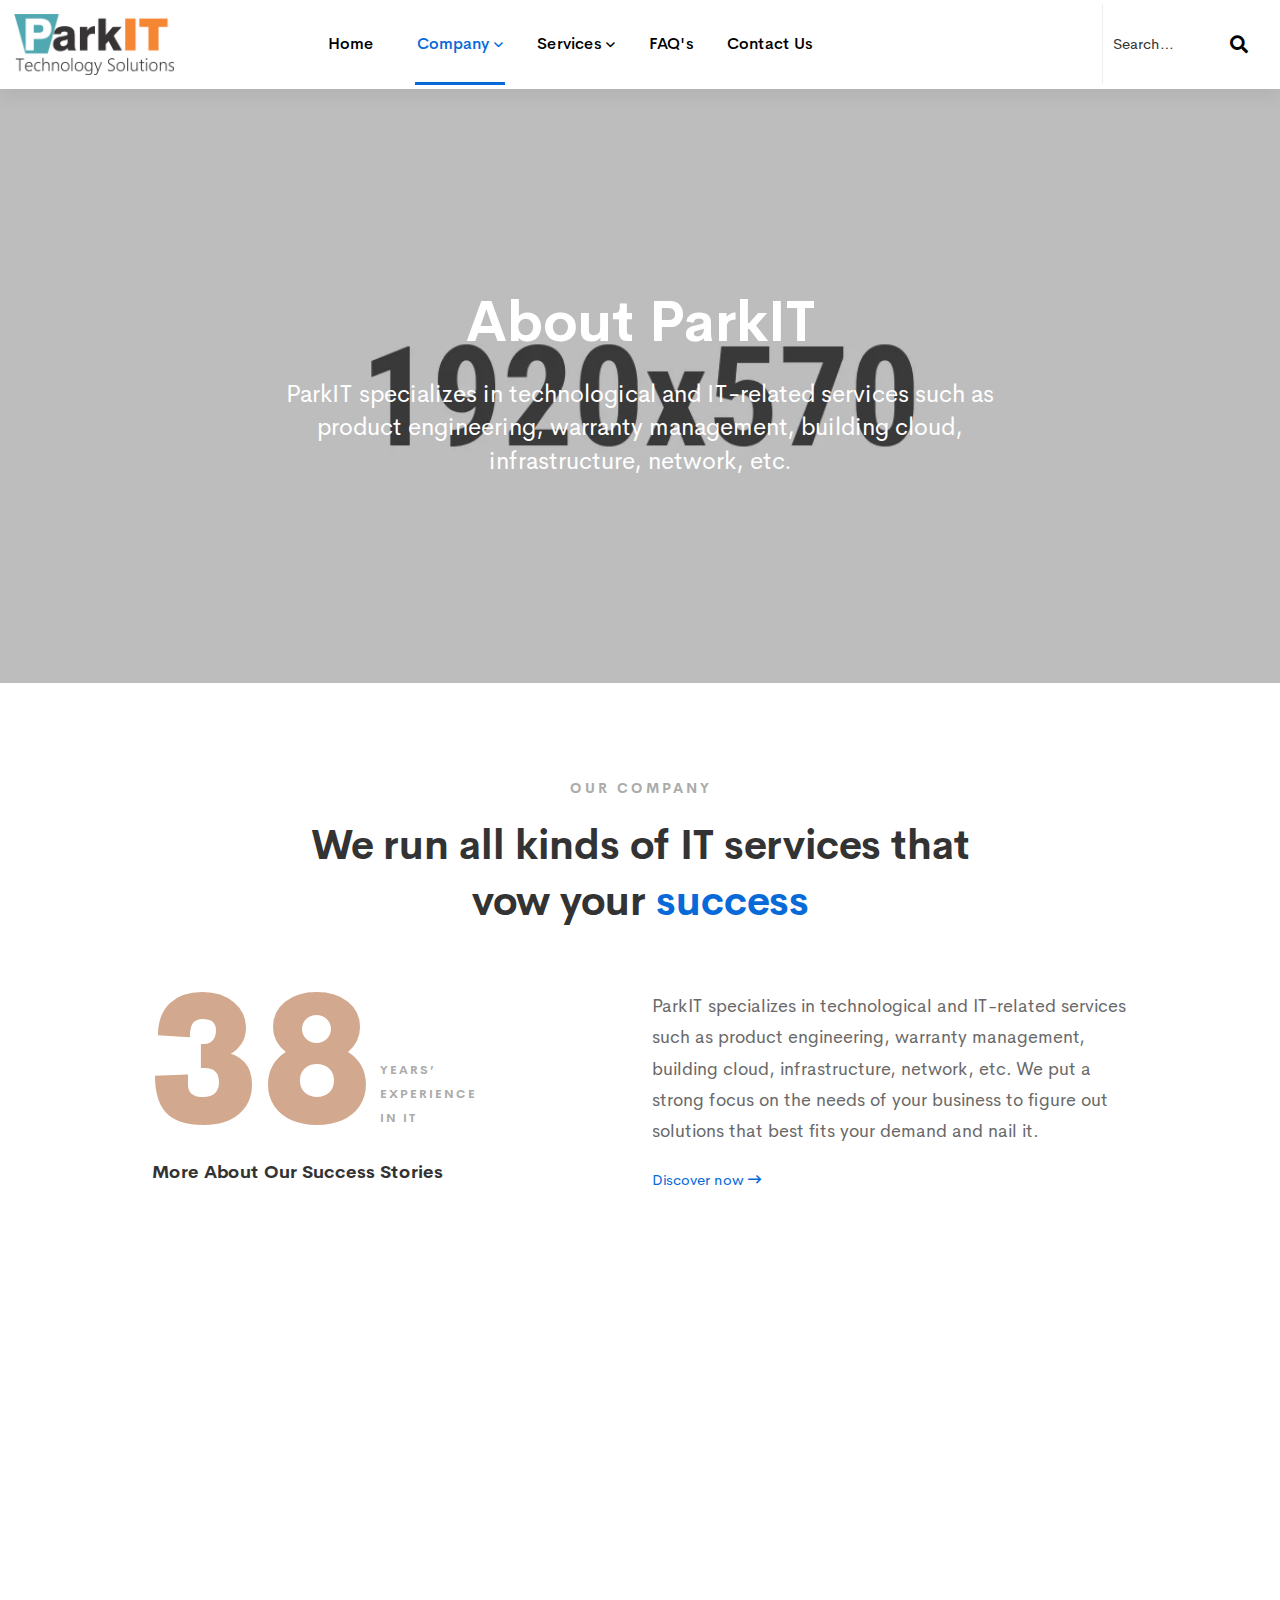
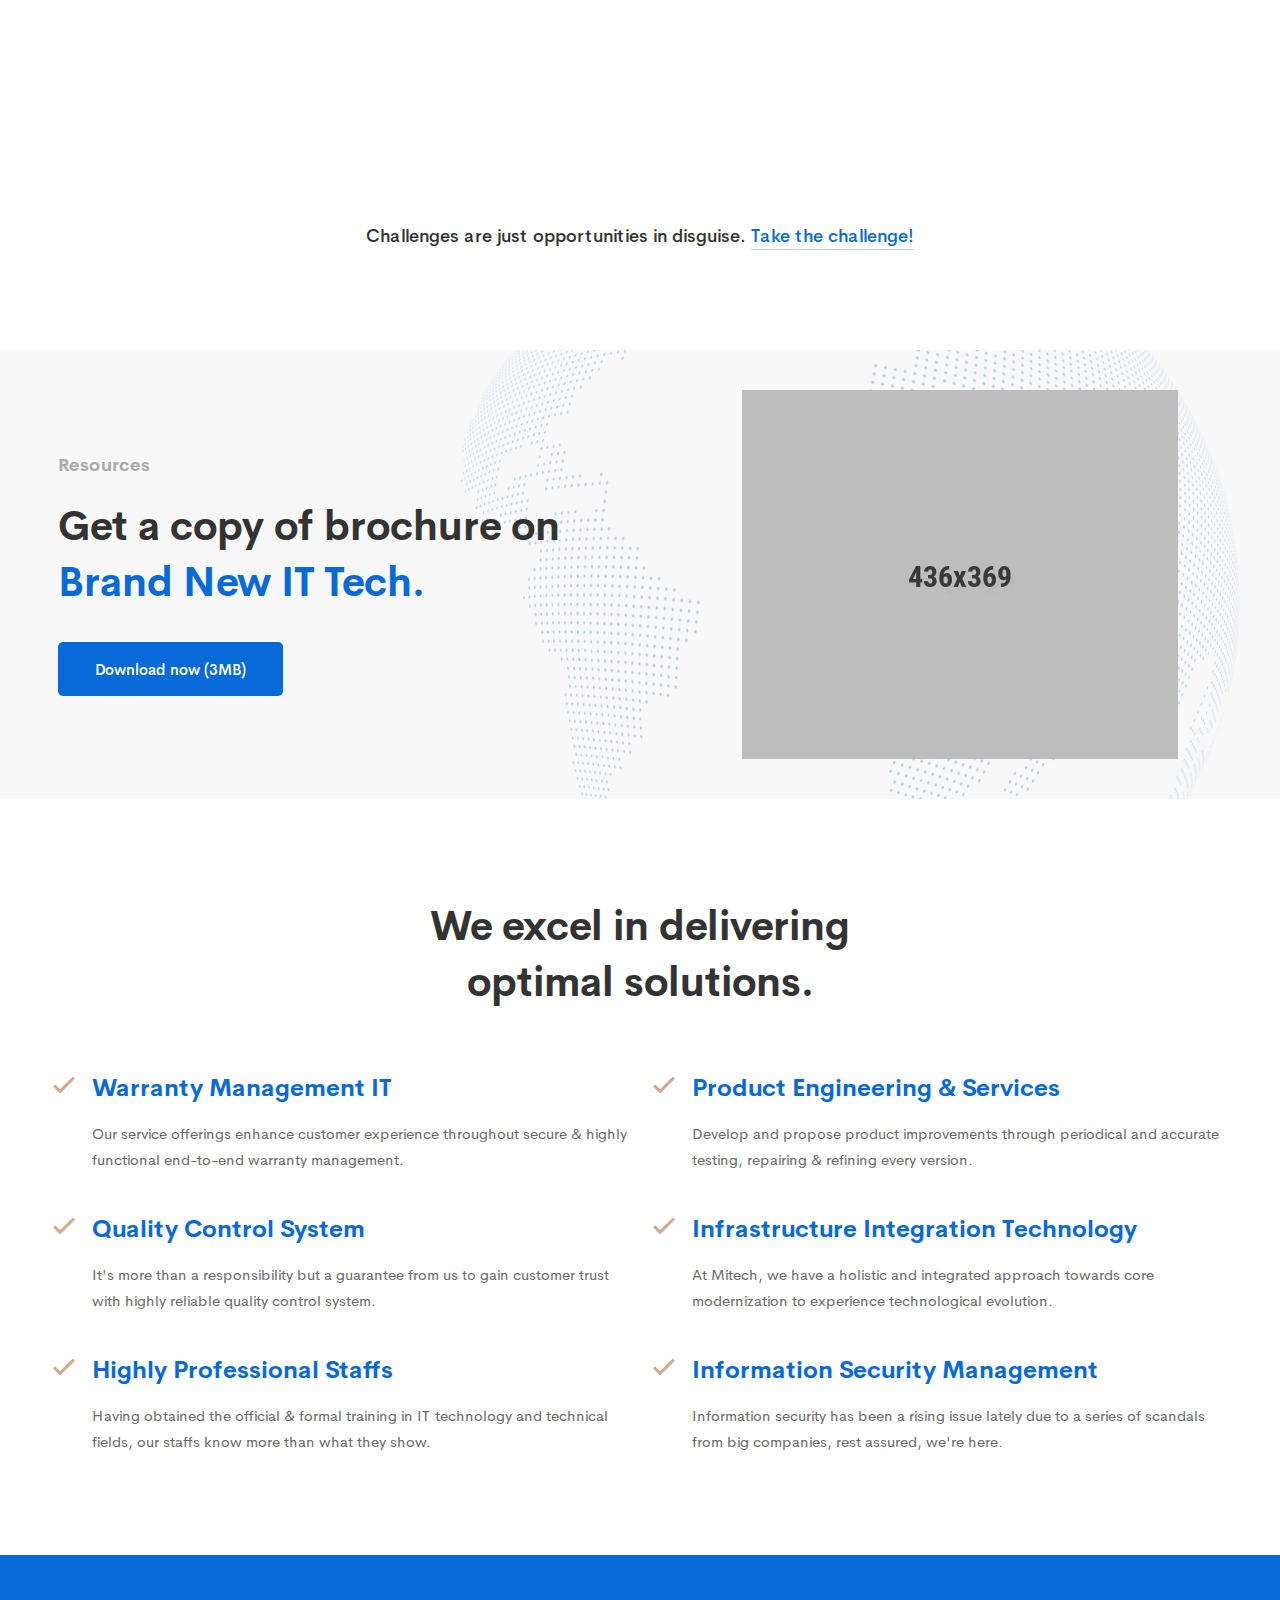
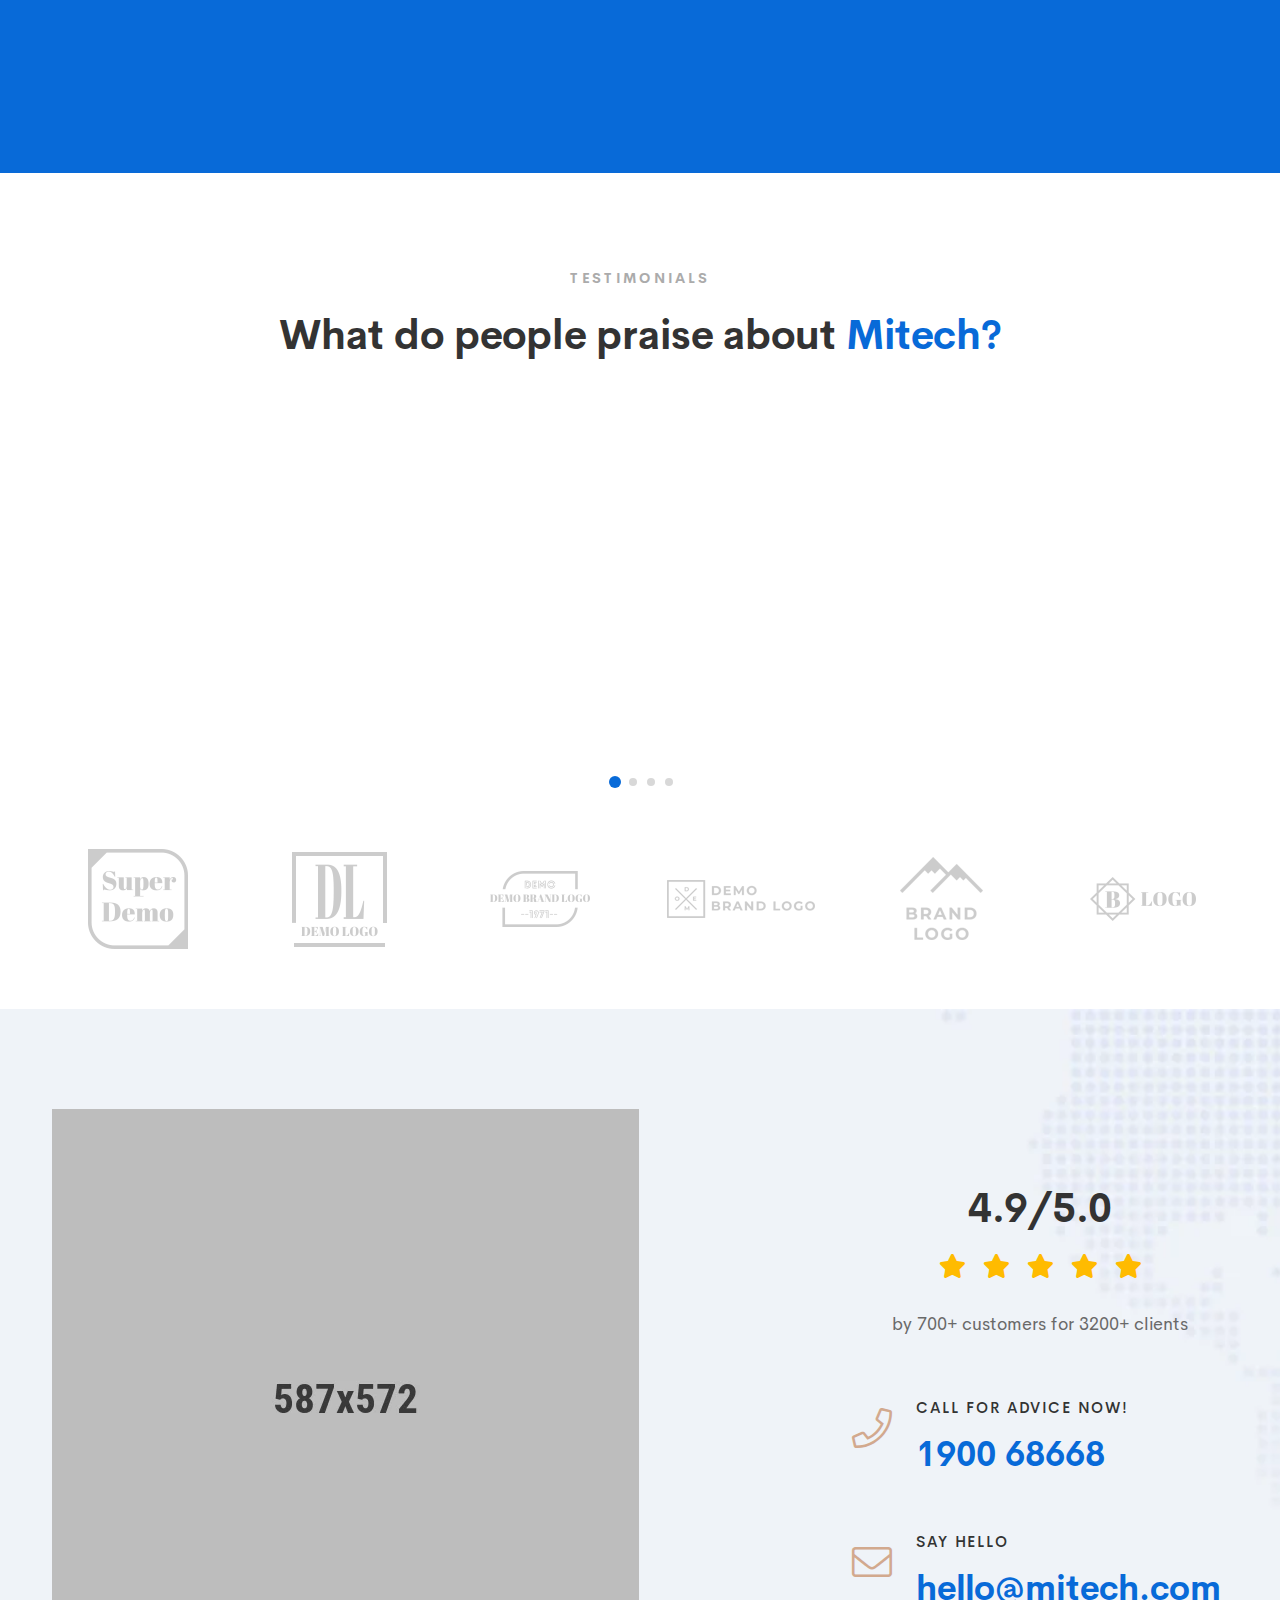
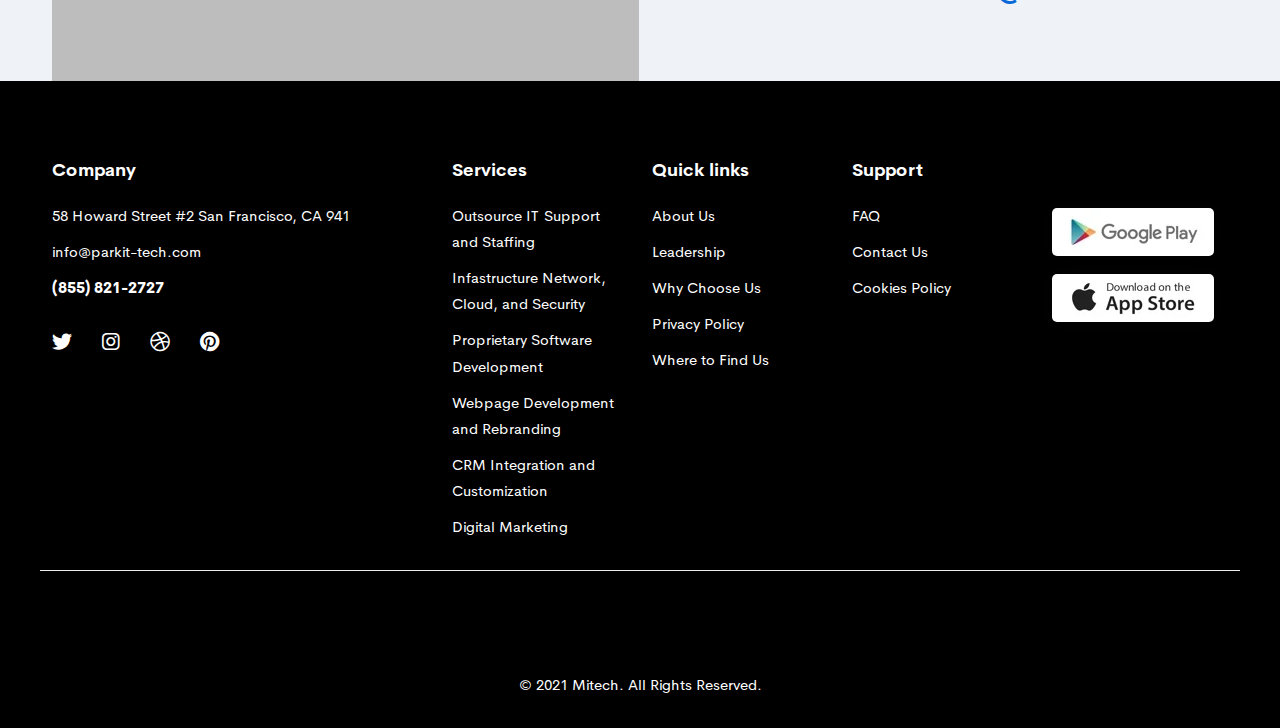
==== commit 679c6176: "updated links and removed un-needed content" ====
--- a/about-us-01.html
+++ b/about-us-01.html
@@ -4,7 +4,7 @@
 <head>
     <meta charset="utf-8">
     <meta http-equiv="X-UA-Compatible" content="IE=edge">
-    <title>ParkIT - IT Solutions</title>
+    <title>ParkIT - About Us</title>
     <meta name="description" content="">
     <meta name="viewport" content="width=device-width, initial-scale=1">
     <!-- Favicon -->
@@ -95,10 +95,6 @@
                                                                     <a href="about-us-01.html"><span>About us</span></a>
                                                                 </li>
                                                                 <li>
-                                                                    <a href="contact-us.html"><span>Contact
-                                                                            us</span></a>
-                                                                </li>
-                                                                <li>
                                                                     <a
                                                                         href="leadership.html"><span>Leadership</span></a>
                                                                 </li>
@@ -106,15 +102,10 @@
                                                                     <a href="why-choose-us.html"><span>Why choose
                                                                             us</span></a>
                                                                 </li>
-                                                                <li>
-                                                                    <a href="why-choose-us.html"><span>FAQ's</span></a>
-                                                                </li>
                                                             </ul>
                                                         </li>
-                                                        <li class="
-                                  has-children has-children--multilevel-submenu
-                                ">
-                                                            <a href="#"><span>IT Services</span></a>
+                                                        <li class="has-children has-children--multilevel-submenu">
+                                                            <a href="#"><span>Services</span></a>
                                                             <ul class="submenu">
                                                                 <li>
                                                                     <a href="it-services.html"><span>Outsource IT
@@ -122,15 +113,8 @@
                                                                 </li>
                                                                 <li>
                                                                     <a href="managed-it-service.html"><span>Infastructure
-                                                                            Network, Cloud, and Security</span></a>
-                                                                </li>
-                                                                <li>
-                                                                    <a href="industries.html"><span>Human Network
-                                                                            Integration</span></a>
-                                                                </li>
-                                                                <li>
-                                                                    <a href="business-solution.html"><span>Inservice
-                                                                            Training</span></a>
+                                                                            Network, Cloud, and
+                                                                            Security</span></a>
                                                                 </li>
                                                                 <li>
                                                                     <a href="it-services-details.html"><span>Proprietary
@@ -138,13 +122,25 @@
                                                                 </li>
                                                                 <li>
                                                                     <a href="it-services-details.html"><span>Webpage
-                                                                            Development and Rebranding</span></a>
+                                                                            Development and
+                                                                            Rebranding</span></a>
                                                                 </li>
                                                                 <li>
                                                                     <a href="it-services-details.html"><span>CRM
                                                                             Integration and Customization</span></a>
                                                                 </li>
+                                                                <li>
+                                                                    <a href="it-services-details.html"><span>Digital
+                                                                            Marketing</span></a>
+                                                                </li>
+
                                                             </ul>
+                                                        </li>
+                                                        <li>
+                                                            <a href="faqs.html">FAQ's</a>
+                                                        </li>
+                                                        <li>
+                                                            <a href="contact-us.html">Contact Us</a>
                                                         </li>
                                                     </ul>
                                                 </nav>
@@ -776,12 +772,14 @@
                                     58 Howard Street #2 San Francisco, CA 941
                                 </li>
                                 <li>
-                                    <a href="mailto:contact@aeroland.com"
-                                        class="hover-style-link text-white">contact@aeroland.com</a>
-                                </li>
-                                <li>
-                                    <a href="tel:123344556"
-                                        class="hover-style-link text-white font-weight--bold">(+68)1221 09876</a>
+                                    <a href="mailto:info@parkit-tech.com
+                                    "
+                                        class="hover-style-link text-white">info@parkit-tech.com
+</a>
+                                </li>
+                                <li>
+                                    <a href="tel:8558212727" class="hover-style-link text-white font-weight--bold">(855)
+                                        821-2727</a>
                                 </li>
                             </ul>
                             <ul class="list ht-social-networks large-icon mt-20">
@@ -826,23 +824,30 @@
                         </div>
                         <div class="col-lg-2 col-md-4 col-sm-6 footer-widget">
                             <h6 class="footer-widget__title mb-20 text-white">
-                                IT Services
+                                Services
                             </h6>
                             <ul class="footer-widget__list">
                                 <li>
-                                    <a href="#" class="hover-style-link text-white">Outsource IT Support and Staffing</a>
-                                </li>
-                                <li>
-                                    <a href="#" class="hover-style-link text-white">Infastructure Network, Cloud, and Security</a>
-                                </li>
-                                <li>
-                                    <a href="#" class="hover-style-link text-white">Human Network Integration</a>
-                                </li>
-                                <li>
-                                    <a href="#" class="hover-style-link text-white">Webpage Development and Rebranding</a>
-                                </li>
-                                <li>
-                                    <a href="#" class="hover-style-link text-white">CRM Integration and Customization</a>
+                                    <a href="#" class="hover-style-link text-white">Outsource IT Support and
+                                        Staffing</a>
+                                </li>
+                                <li>
+                                    <a href="#" class="hover-style-link text-white">Infastructure Network, Cloud, and
+                                        Security</a>
+                                </li>
+                                <li>
+                                    <a href="#" class="hover-style-link text-white">Proprietary Software Development</a>
+                                </li>
+                                <li>
+                                    <a href="#" class="hover-style-link text-white">Webpage Development and
+                                        Rebranding</a>
+                                </li>
+                                <li>
+                                    <a href="#" class="hover-style-link text-white">CRM Integration and
+                                        Customization</a>
+                                </li>
+                                <li>
+                                    <a href="#" class="hover-style-link text-white">Digital Marketing</a>
                                 </li>
                             </ul>
                         </div>
@@ -852,7 +857,13 @@
                             </h6>
                             <ul class="footer-widget__list">
                                 <li>
-                                    <a href="#" class="hover-style-link text-white">Terms of Payment</a>
+                                    <a href="#" class="hover-style-link text-white">About Us</a>
+                                </li>
+                                <li>
+                                    <a href="#" class="hover-style-link text-white">Leadership</a>
+                                </li>
+                                <li>
+                                    <a href="#" class="hover-style-link text-white">Why Choose Us</a>
                                 </li>
                                 <li>
                                     <a href="#" class="hover-style-link text-white">Privacy Policy</a>
@@ -866,7 +877,7 @@
                             <h6 class="footer-widget__title mb-20 text-white">Support</h6>
                             <ul class="footer-widget__list">
                                 <li>
-                                    <a href="#" class="hover-style-link text-white">Help & FAQ</a>
+                                    <a href="#" class="hover-style-link text-white">FAQ</a>
                                 </li>
                                 <li>
                                     <a href="#" class="hover-style-link text-white">Contact Us</a>
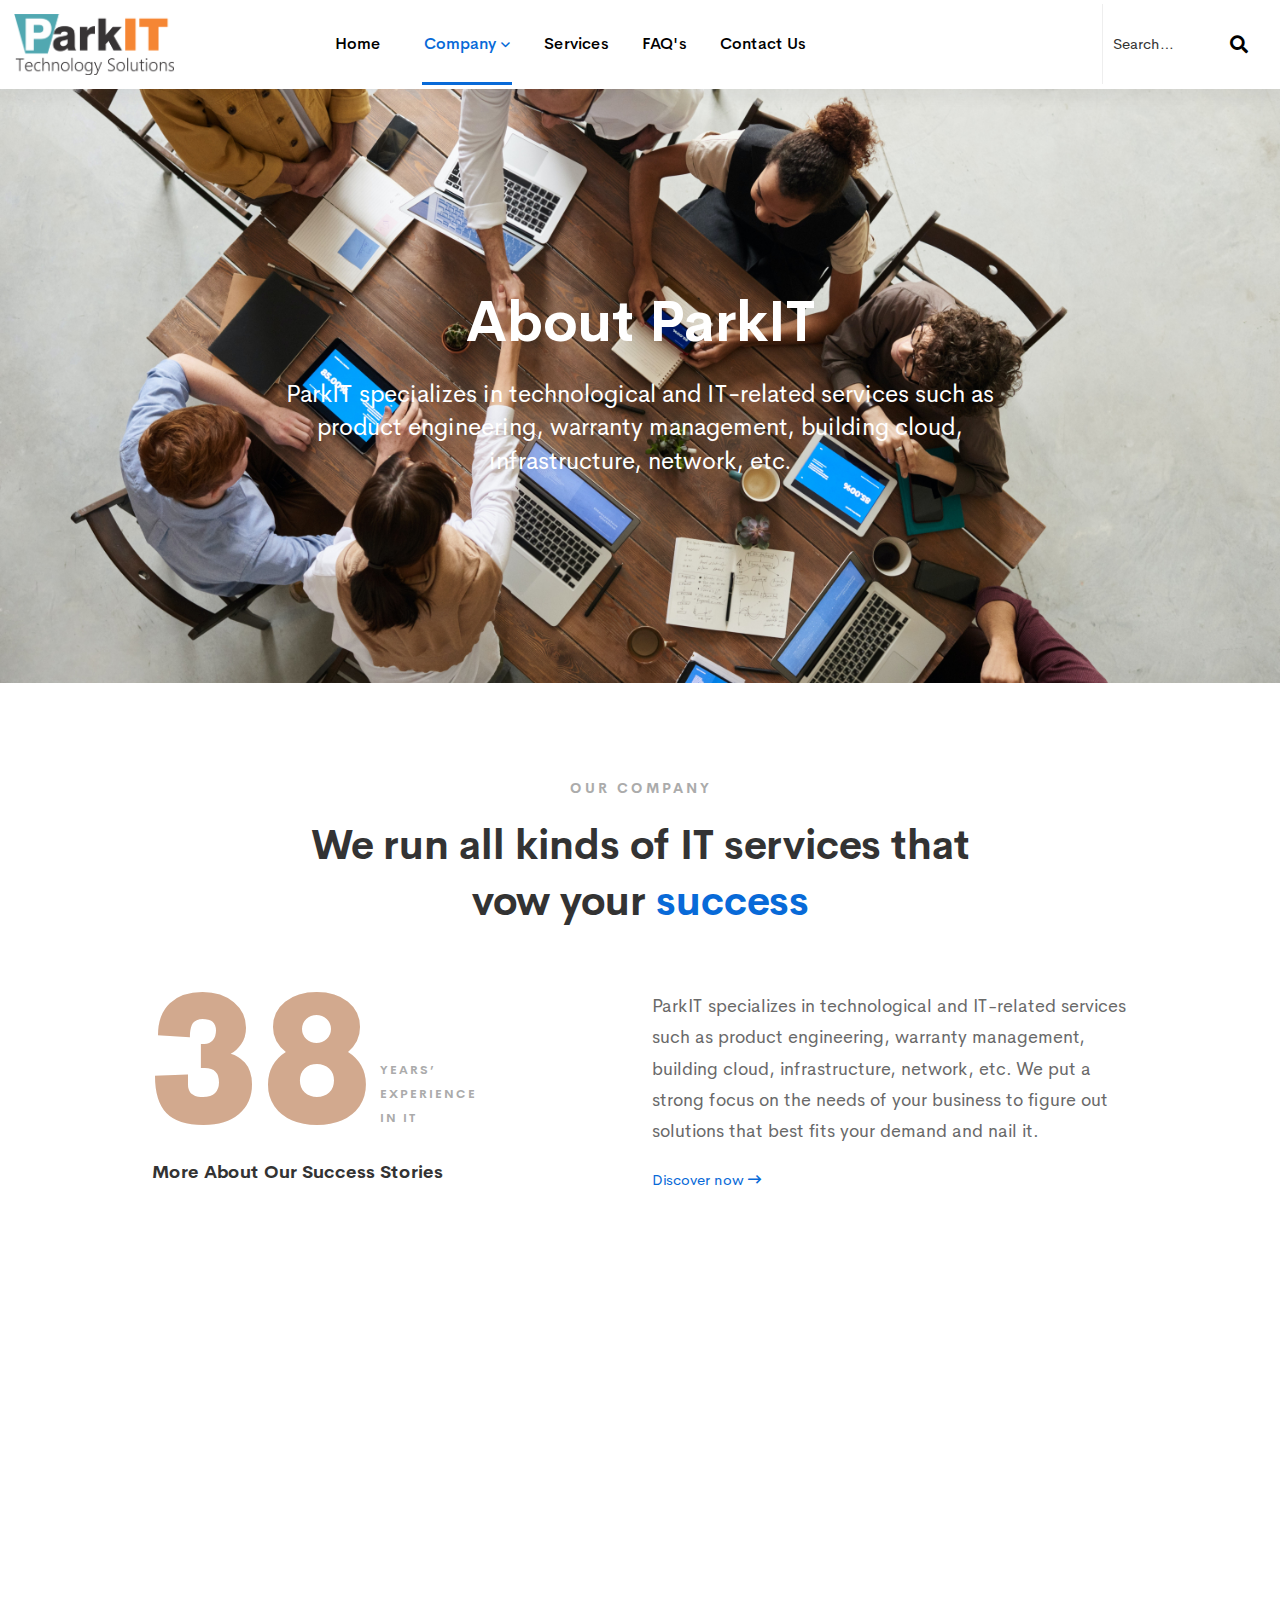
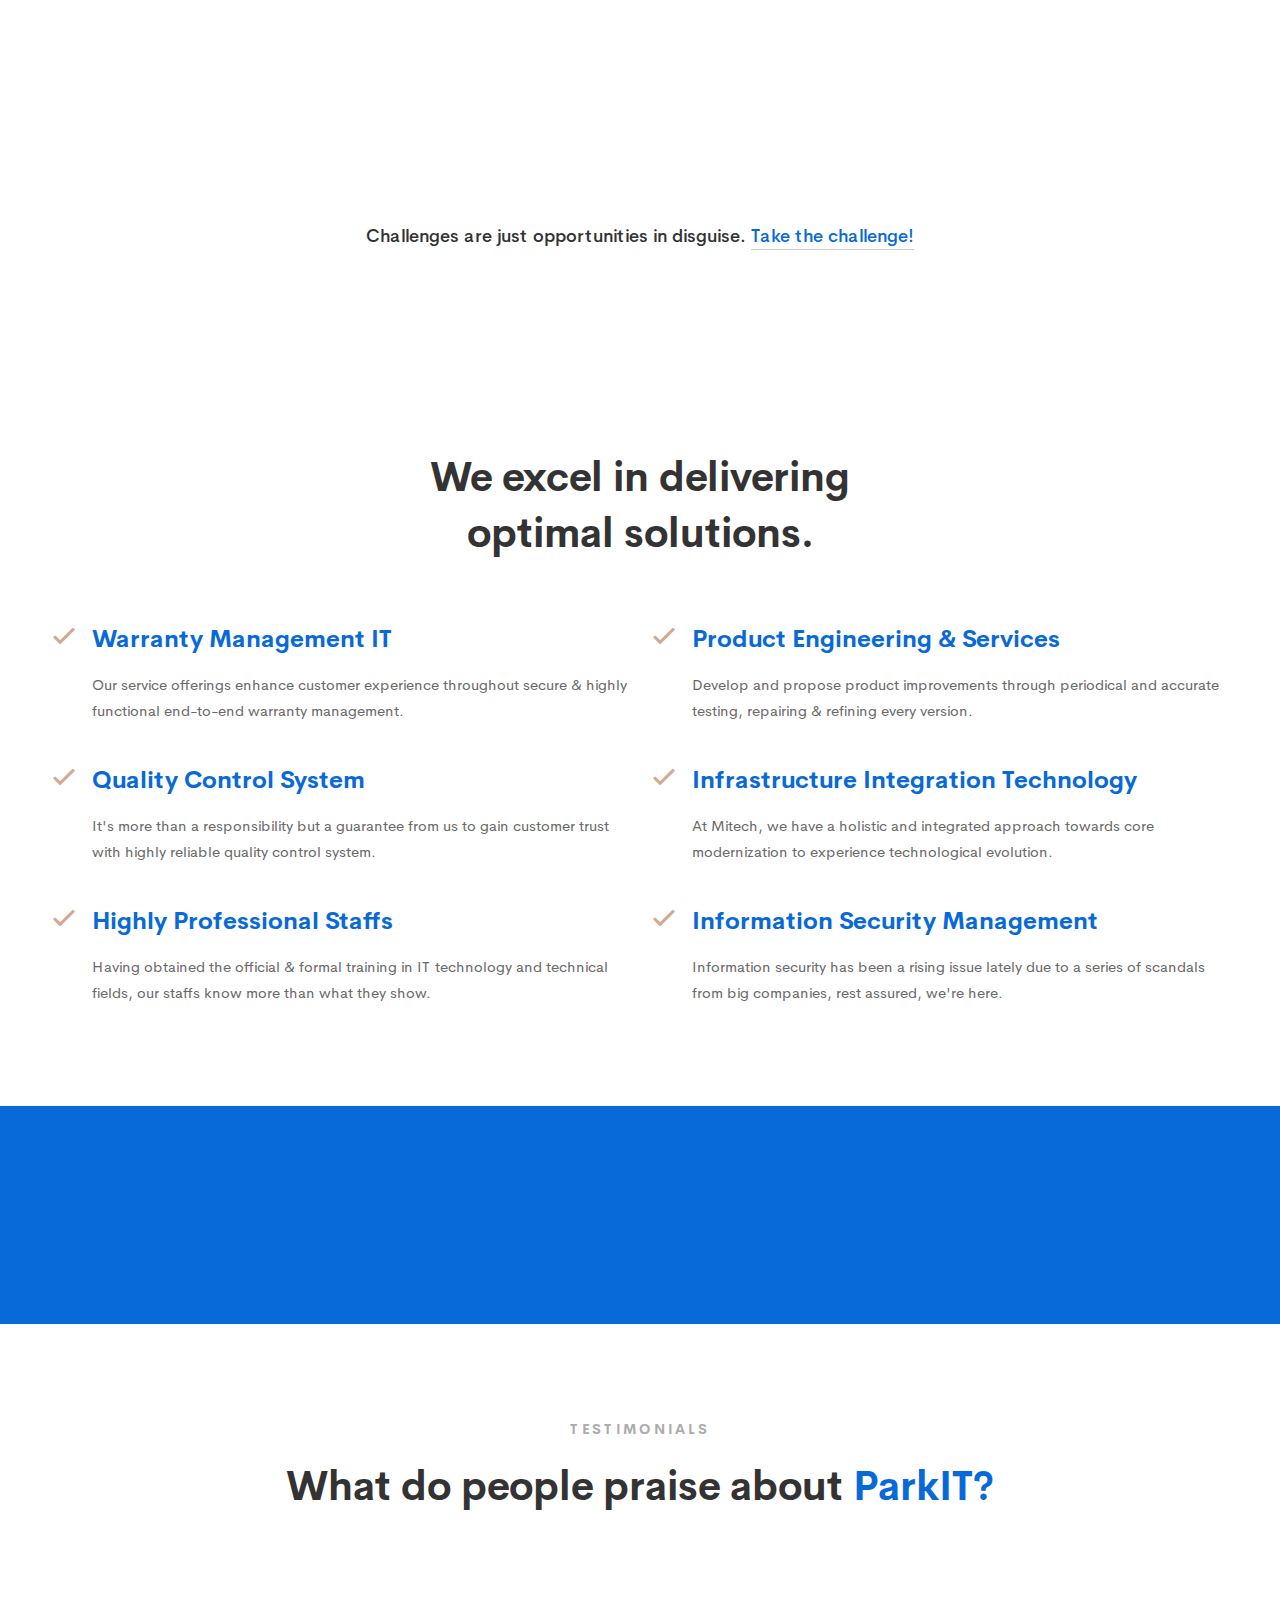
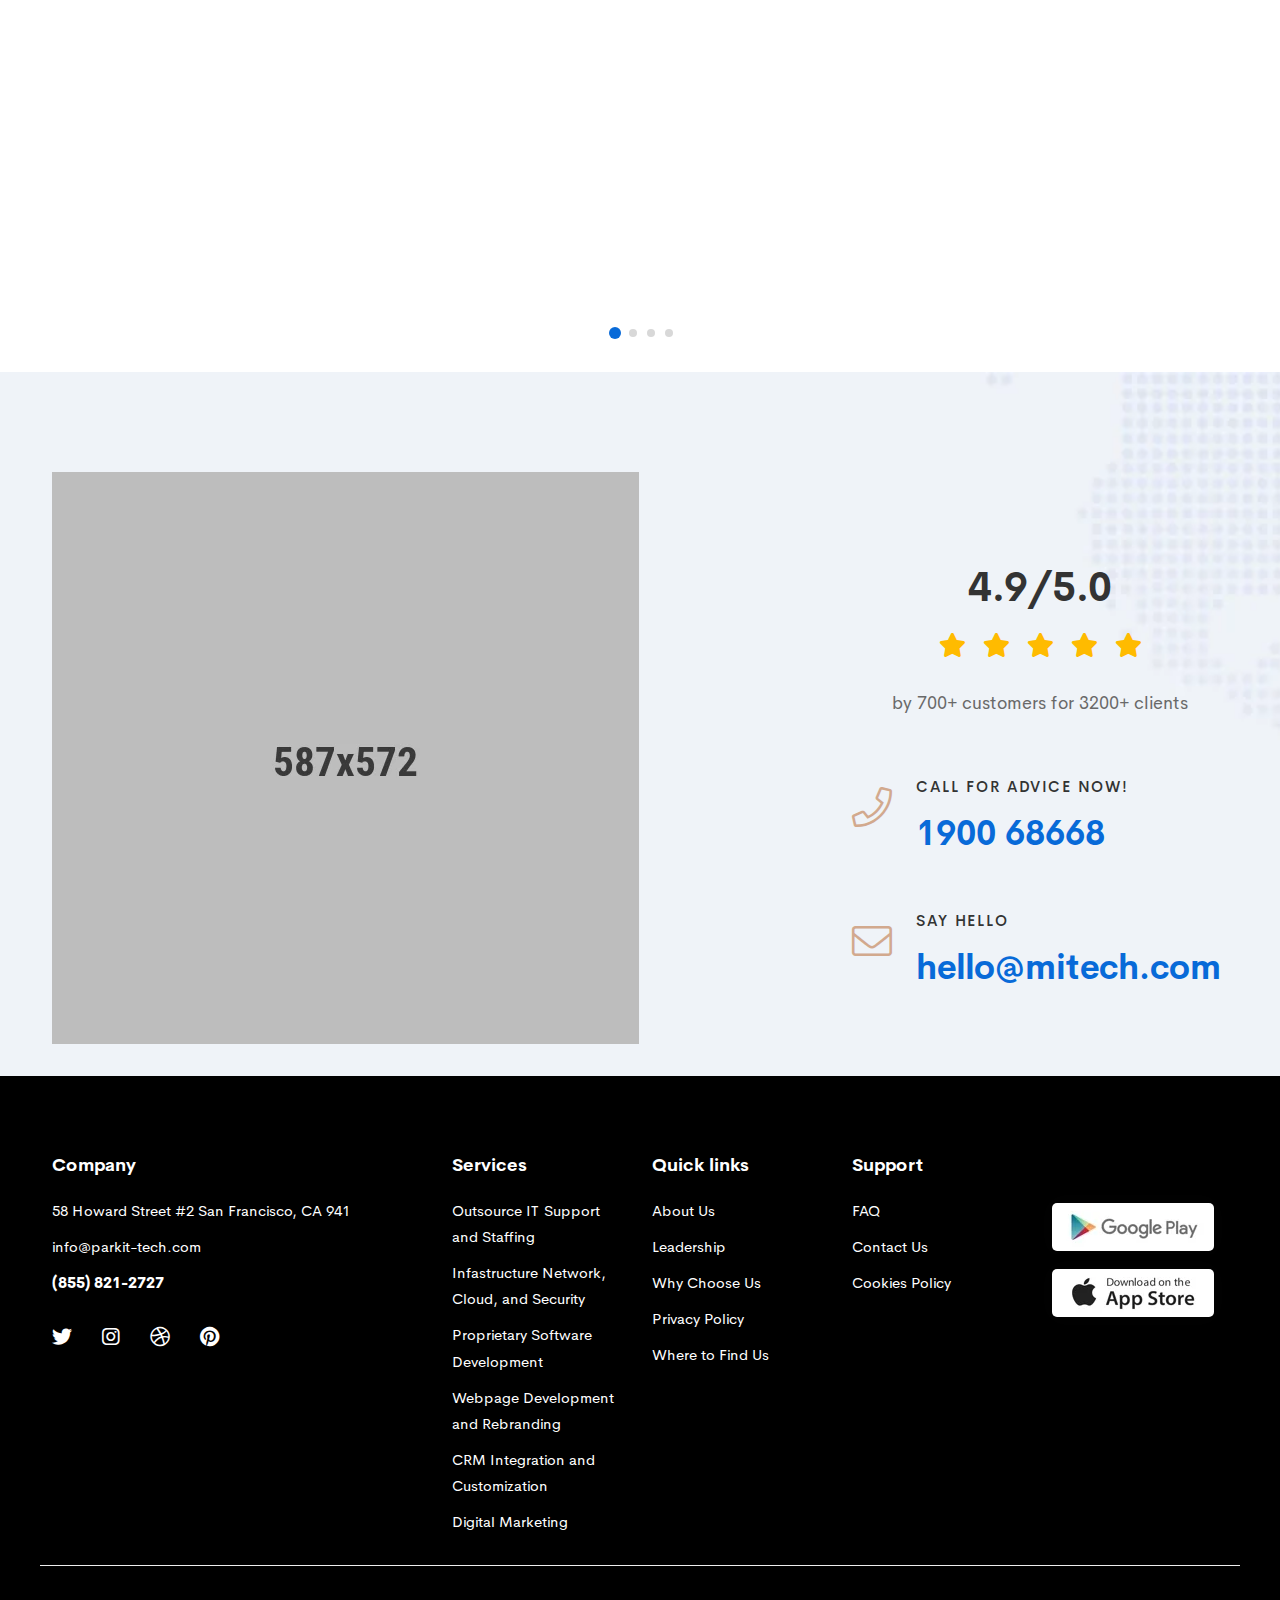
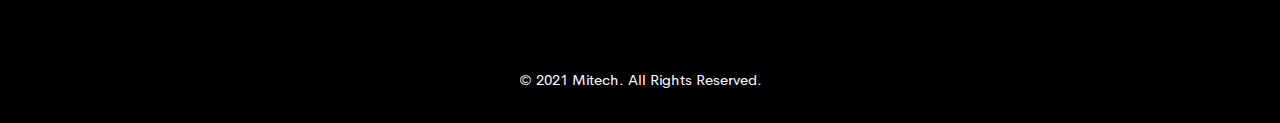
==== commit c02cb309: "changed Services to single page, added images" ====
--- a/about-us-01.html
+++ b/about-us-01.html
@@ -104,37 +104,8 @@
                                                                 </li>
                                                             </ul>
                                                         </li>
-                                                        <li class="has-children has-children--multilevel-submenu">
-                                                            <a href="#"><span>Services</span></a>
-                                                            <ul class="submenu">
-                                                                <li>
-                                                                    <a href="it-services.html"><span>Outsource IT
-                                                                            Support and Staffing</span></a>
-                                                                </li>
-                                                                <li>
-                                                                    <a href="managed-it-service.html"><span>Infastructure
-                                                                            Network, Cloud, and
-                                                                            Security</span></a>
-                                                                </li>
-                                                                <li>
-                                                                    <a href="it-services-details.html"><span>Proprietary
-                                                                            Software Development</span></a>
-                                                                </li>
-                                                                <li>
-                                                                    <a href="it-services-details.html"><span>Webpage
-                                                                            Development and
-                                                                            Rebranding</span></a>
-                                                                </li>
-                                                                <li>
-                                                                    <a href="it-services-details.html"><span>CRM
-                                                                            Integration and Customization</span></a>
-                                                                </li>
-                                                                <li>
-                                                                    <a href="it-services-details.html"><span>Digital
-                                                                            Marketing</span></a>
-                                                                </li>
-
-                                                            </ul>
+                                                        <li>
+                                                            <a href="services.html"><span>Services</span></a>
                                                         </li>
                                                         <li>
                                                             <a href="faqs.html">FAQ's</a>
@@ -204,7 +175,9 @@
                         <div class="col-lg-8 m-auto">
                             <div class="about-banner-content text-center">
                                 <h1 class="mb-15 text-white">About ParkIT</h1>
-                                <h5 class="font-weight--normal text-white">ParkIT specializes in technological and IT-related services such as product engineering, warranty management, building cloud, infrastructure, network, etc. </h5>
+                                <h5 class="font-weight--normal text-white">ParkIT specializes in technological and
+                                    IT-related services such as product engineering, warranty management, building
+                                    cloud, infrastructure, network, etc. </h5>
                             </div>
                         </div>
                     </div>
@@ -219,7 +192,8 @@
                             <!-- section-title-wrap Start -->
                             <div class="section-title-wrap text-center section-space--mb_60">
                                 <h6 class="section-sub-title mb-20">Our company</h6>
-                                <h3 class="heading">We run all kinds of IT services that <br> vow your <span class="text-color-primary"> success</span></h3>
+                                <h3 class="heading">We run all kinds of IT services that <br> vow your <span
+                                        class="text-color-primary"> success</span></h3>
                             </div>
                             <!-- section-title-wrap Start -->
                         </div>
@@ -229,20 +203,24 @@
                         <div class="row">
                             <div class="col-lg-4 offset-lg-1">
                                 <div class="modern-number-01">
-                                    <h2 class="heading  me-5"><span class="mark-text">38</span>Years’ Experience in IT</h2>
+                                    <h2 class="heading  me-5"><span class="mark-text">38</span>Years’ Experience in IT
+                                    </h2>
                                     <h6 class="heading mt-30">More About Our Success Stories</h6>
                                 </div>
                             </div>
 
                             <div class="col-lg-5 offset-lg-1">
                                 <div class="cybersecurity-about-text">
-                                    <div class="text">ParkIT specializes in technological and IT-related services such as product engineering, warranty management, building cloud, infrastructure, network, etc. We put a strong focus on the needs of your business to figure out solutions that best fits your demand and nail it.</div>
+                                    <div class="text">ParkIT specializes in technological and IT-related services such
+                                        as product engineering, warranty management, building cloud, infrastructure,
+                                        network, etc. We put a strong focus on the needs of your business to figure out
+                                        solutions that best fits your demand and nail it.</div>
                                     <div class="button-text">
                                         <a href="#" class="btn-text">
                                             Discover now
                                             <span class="button-icon ml-1">
-                                    <i class="far fa-long-arrow-right"></i>
-                                </span>
+                                                <i class="far fa-long-arrow-right"></i>
+                                            </span>
                                         </a>
                                     </div>
                                 </div>
@@ -261,12 +239,16 @@
                                             <div class="image-box-wrap">
                                                 <div class="box-image">
                                                     <div class="default-image">
-                                                        <img class="img-fulid" src="assets/images/icons/mitech-box-image-style-06-image-01-120x120.webp" alt="">
+                                                        <img class="img-fulid"
+                                                            src="assets/images/icons/mitech-box-image-style-06-image-01-120x120.webp"
+                                                            alt="">
                                                     </div>
                                                 </div>
                                                 <div class="content">
                                                     <h5 class="heading">What we can do?</h5>
-                                                    <div class="text">We put a strong focus on the needs of your business to figure out solutions that best fits your demand and nail it.
+                                                    <div class="text">We put a strong focus on the needs of your
+                                                        business to figure out solutions that best fits your demand and
+                                                        nail it.
                                                     </div>
                                                     <a href="#" class="box-images-arrow">
                                                         <span class="button-text">Discover now</span>
@@ -283,12 +265,16 @@
                                             <div class="image-box-wrap">
                                                 <div class="box-image">
                                                     <div class="default-image">
-                                                        <img class="img-fulid" src="assets/images/icons/mitech-box-image-style-06-image-02-120x120.webp" alt="">
+                                                        <img class="img-fulid"
+                                                            src="assets/images/icons/mitech-box-image-style-06-image-02-120x120.webp"
+                                                            alt="">
                                                     </div>
                                                 </div>
                                                 <div class="content">
                                                     <h5 class="heading">Become our partners?</h5>
-                                                    <div class="text">Our preventive and progressive approach will help you take the lead while addressing possible threats in managing data.
+                                                    <div class="text">Our preventive and progressive approach will help
+                                                        you take the lead while addressing possible threats in managing
+                                                        data.
                                                     </div>
                                                     <a href="#" class="box-images-arrow">
                                                         <span class="button-text">Discover now</span>
@@ -305,12 +291,16 @@
                                             <div class="image-box-wrap">
                                                 <div class="box-image">
                                                     <div class="default-image">
-                                                        <img class="img-fulid" src="assets/images/icons/mitech-box-image-style-06-image-03-120x120.webp" alt="">
+                                                        <img class="img-fulid"
+                                                            src="assets/images/icons/mitech-box-image-style-06-image-03-120x120.webp"
+                                                            alt="">
                                                     </div>
                                                 </div>
                                                 <div class="content">
                                                     <h5 class="heading">Need a hand?</h5>
-                                                    <div class="text">Our support team is available 24/7 a day, 7 days a week and can get ready for solving any of your situational rising problems.
+                                                    <div class="text">Our support team is available 24/7 a day, 7 days a
+                                                        week and can get ready for solving any of your situational
+                                                        rising problems.
                                                     </div>
                                                     <a href="#" class="box-images-arrow">
                                                         <span class="button-text">Discover now</span>
@@ -325,7 +315,8 @@
                                 </div>
                             </div>
 
-                            <div class="section-under-heading text-center section-space--mt_60">Challenges are just opportunities in disguise. <a href="#">Take the challenge!</a></div>
+                            <div class="section-under-heading text-center section-space--mt_60">Challenges are just
+                                opportunities in disguise. <a href="#">Take the challenge!</a></div>
 
                         </div>
                     </div>
@@ -336,34 +327,7 @@
 
 
 
-            <!--========= About Resources Wrapper Start ===========-->
-            <div class="about-resources-wrapper">
-                <div class="container-fluid">
-                    <div class="row align-items-center">
-                        <div class="col-lg-6 order-2 order-lg-1">
-                            <div class="resources-left-box">
-                                <div class="resources-inner">
-                                    <h6 class="sub-title mb-20">Resources</h6>
-                                    <h3 class="heading">Get a copy of brochure on <span class="text-color-primary"> Brand New IT Tech.</span></h3>
-                                    <div class="button mt-30">
-                                        <a href="#" class="ht-btn ht-btn-md">Download now (3MB)</a>
-                                    </div>
-                                </div>
-                            </div>
-                        </div>
-                        <div class="col-lg-6 order-1 order-lg-2">
-                            <div class="resources-right-box">
-                                <div class="resources-right-inner text-center">
-                                    <div class="resources-images">
-                                        <img class="img-fluid" src="assets/images/banners/managed-it-services-book-cover.webp" alt="">
-                                    </div>
-                                </div>
-                            </div>
-                        </div>
-                    </div>
-                </div>
-            </div>
-            <!--========= About Resources Wrapper End ===========-->
+
             <!--========= About Delivering Wrapper Start ===========-->
             <div class="about-delivering-wrapper section-space--ptb_100">
                 <div class="container">
@@ -381,21 +345,25 @@
                                     <div class="marker"></div>
                                     <div class="title-wrap">
                                         <h5 class="title"> Warranty Management IT </h5>
-                                        <div class="desc">Our service offerings enhance customer experience throughout secure &amp; highly functional end-to-end warranty management. </div>
+                                        <div class="desc">Our service offerings enhance customer experience throughout
+                                            secure &amp; highly functional end-to-end warranty management. </div>
                                     </div>
                                 </div>
                                 <div class="list-item">
                                     <div class="marker"></div>
                                     <div class="title-wrap">
                                         <h5 class="title"> Quality Control System </h5>
-                                        <div class="desc">It's more than a responsibility but a guarantee from us to gain customer trust with highly reliable quality control system. </div>
+                                        <div class="desc">It's more than a responsibility but a guarantee from us to
+                                            gain customer trust with highly reliable quality control system. </div>
                                     </div>
                                 </div>
                                 <div class="list-item">
                                     <div class="marker"></div>
                                     <div class="title-wrap">
                                         <h5 class="title">Highly Professional Staffs </h5>
-                                        <div class="desc">Having obtained the official & formal training in IT technology and technical fields, our staffs know more than what they show. </div>
+                                        <div class="desc">Having obtained the official & formal training in IT
+                                            technology and technical fields, our staffs know more than what they show.
+                                        </div>
                                     </div>
                                 </div>
                             </div>
@@ -406,21 +374,24 @@
                                     <div class="marker"></div>
                                     <div class="title-wrap">
                                         <h5 class="title">Product Engineering & Services </h5>
-                                        <div class="desc">Develop and propose product improvements through periodical and accurate testing, repairing & refining every version. </div>
+                                        <div class="desc">Develop and propose product improvements through periodical
+                                            and accurate testing, repairing & refining every version. </div>
                                     </div>
                                 </div>
                                 <div class="list-item">
                                     <div class="marker"></div>
                                     <div class="title-wrap">
                                         <h5 class="title">Infrastructure Integration Technology </h5>
-                                        <div class="desc">At Mitech, we have a holistic and integrated approach towards core modernization to experience technological evolution. </div>
+                                        <div class="desc">At Mitech, we have a holistic and integrated approach towards
+                                            core modernization to experience technological evolution. </div>
                                     </div>
                                 </div>
                                 <div class="list-item">
                                     <div class="marker"></div>
                                     <div class="title-wrap">
                                         <h5 class="title">Information Security Management </h5>
-                                        <div class="desc">Information security has been a rising issue lately due to a series of scandals from big companies, rest assured, we're here. </div>
+                                        <div class="desc">Information security has been a rising issue lately due to a
+                                            series of scandals from big companies, rest assured, we're here. </div>
                                     </div>
                                 </div>
                             </div>
@@ -467,7 +438,8 @@
                         <div class="col-lg-12">
                             <div class="section-title-wrap text-center section-space--mb_40">
                                 <h6 class="section-sub-title mb-20">Testimonials</h6>
-                                <h3 class="heading">What do people praise about <span class="text-color-primary"> Mitech?</span></h3>
+                                <h3 class="heading">What do people praise about <span class="text-color-primary">
+                                        ParkIT?</span></h3>
                             </div>
                             <div class="testimonial-slider">
                                 <div class="swiper-container testimonial-slider__container">
@@ -477,7 +449,8 @@
 
                                                 <div class="testimonial-slider--info">
                                                     <div class="testimonial-slider__media">
-                                                        <img src="assets/images/testimonial/mitech-testimonial-avata-02-90x90.webp" class="img-fluid" alt="">
+                                                        <img src="assets/images/testimonial/mitech-testimonial-avata-02-90x90.webp"
+                                                            class="img-fluid" alt="">
                                                     </div>
 
                                                     <div class="testimonial-slider__author">
@@ -495,7 +468,9 @@
                                                     </div>
                                                 </div>
 
-                                                <div class="testimonial-slider__text">I’ve been working with over 35 IT companies on more than 200 projects of our company, but @Mitech is one of the most impressive to me.</div>
+                                                <div class="testimonial-slider__text">I’ve been working with over 35 IT
+                                                    companies on more than 200 projects of our company, but @Mitech is
+                                                    one of the most impressive to me.</div>
 
                                             </div>
                                         </div>
@@ -504,7 +479,8 @@
 
                                                 <div class="testimonial-slider--info">
                                                     <div class="testimonial-slider__media">
-                                                        <img src="assets/images/testimonial/mitech-testimonial-avata-03-90x90.webp" class="img-fluid" alt="">
+                                                        <img src="assets/images/testimonial/mitech-testimonial-avata-03-90x90.webp"
+                                                            class="img-fluid" alt="">
                                                     </div>
 
                                                     <div class="testimonial-slider__author">
@@ -522,7 +498,9 @@
                                                     </div>
                                                 </div>
 
-                                                <div class="testimonial-slider__text">I’ve been working with over 35 IT companies on more than 200 projects of our company, but @Mitech is one of the most impressive to me.</div>
+                                                <div class="testimonial-slider__text">I’ve been working with over 35 IT
+                                                    companies on more than 200 projects of our company, but @Mitech is
+                                                    one of the most impressive to me.</div>
 
                                             </div>
                                         </div>
@@ -531,7 +509,8 @@
 
                                                 <div class="testimonial-slider--info">
                                                     <div class="testimonial-slider__media">
-                                                        <img src="assets/images/testimonial/mitech-testimonial-avata-04-90x90.webp" class="img-fluid" alt="">
+                                                        <img src="assets/images/testimonial/mitech-testimonial-avata-04-90x90.webp"
+                                                            class="img-fluid" alt="">
                                                     </div>
 
                                                     <div class="testimonial-slider__author">
@@ -549,7 +528,9 @@
                                                     </div>
                                                 </div>
 
-                                                <div class="testimonial-slider__text">I’ve been working with over 35 IT companies on more than 200 projects of our company, but @Mitech is one of the most impressive to me.</div>
+                                                <div class="testimonial-slider__text">I’ve been working with over 35 IT
+                                                    companies on more than 200 projects of our company, but @Mitech is
+                                                    one of the most impressive to me.</div>
 
                                             </div>
                                         </div>
@@ -558,7 +539,8 @@
 
                                                 <div class="testimonial-slider--info">
                                                     <div class="testimonial-slider__media">
-                                                        <img src="assets/images/testimonial/mitech-testimonial-avata-01-90x90.webp" class="img-fluid" alt="">
+                                                        <img src="assets/images/testimonial/mitech-testimonial-avata-01-90x90.webp"
+                                                            class="img-fluid" alt="">
                                                     </div>
 
                                                     <div class="testimonial-slider__author">
@@ -576,7 +558,9 @@
                                                     </div>
                                                 </div>
 
-                                                <div class="testimonial-slider__text">I’ve been working with over 35 IT companies on more than 200 projects of our company, but @Mitech is one of the most impressive to me.</div>
+                                                <div class="testimonial-slider__text">I’ve been working with over 35 IT
+                                                    companies on more than 200 projects of our company, but @Mitech is
+                                                    one of the most impressive to me.</div>
 
                                             </div>
                                         </div>
@@ -590,120 +574,16 @@
             </div>
             <!--====================  End of testimonial section  ====================-->
 
-            <!--====================  brand logo slider area ====================-->
-            <div class="brand-logo-slider-area section-space--ptb_60">
-                <div class="container">
-                    <div class="row">
-                        <div class="col-lg-12">
-                            <!-- brand logo slider -->
-                            <div class="brand-logo-slider__container-area">
-                                <div class="swiper-container brand-logo-slider__container">
-                                    <div class="swiper-wrapper brand-logo-slider__one">
-                                        <div class="swiper-slide brand-logo brand-logo--slider">
-                                            <a href="#">
-                                                <div class="brand-logo__image">
-                                                    <img src="assets/images/brand/mitech-client-logo-01.webp" class="img-fluid" alt="">
-                                                </div>
-                                                <div class="brand-logo__image-hover">
-                                                    <img src="assets/images/brand/mitech-client-logo-01-hover.webp" class="img-fluid" alt="">
-                                                </div>
-                                            </a>
-                                        </div>
-                                        <div class="swiper-slide brand-logo brand-logo--slider">
-                                            <a href="#">
-                                                <div class="brand-logo__image">
-                                                    <img src="assets/images/brand/mitech-client-logo-02.webp" class="img-fluid" alt="">
-                                                </div>
-                                                <div class="brand-logo__image-hover">
-                                                    <img src="assets/images/brand/mitech-client-logo-02-hover.webp" class="img-fluid" alt="">
-                                                </div>
-                                            </a>
-                                        </div>
-                                        <div class="swiper-slide brand-logo brand-logo--slider">
-                                            <a href="#">
-                                                <div class="brand-logo__image">
-                                                    <img src="assets/images/brand/mitech-client-logo-03.webp" class="img-fluid" alt="">
-                                                </div>
-                                                <div class="brand-logo__image-hover">
-                                                    <img src="assets/images/brand/mitech-client-logo-03-hover.webp" class="img-fluid" alt="">
-                                                </div>
-                                            </a>
-                                        </div>
-                                        <div class="swiper-slide brand-logo brand-logo--slider">
-                                            <a href="#">
-                                                <div class="brand-logo__image">
-                                                    <img src="assets/images/brand/mitech-client-logo-04.webp" class="img-fluid" alt="">
-                                                </div>
-                                                <div class="brand-logo__image-hover">
-                                                    <img src="assets/images/brand/mitech-client-logo-04-hover.webp" class="img-fluid" alt="">
-                                                </div>
-                                            </a>
-                                        </div>
-                                        <div class="swiper-slide brand-logo brand-logo--slider">
-                                            <a href="#">
-                                                <div class="brand-logo__image">
-                                                    <img src="assets/images/brand/mitech-client-logo-05.webp" class="img-fluid" alt="">
-                                                </div>
-                                                <div class="brand-logo__image-hover">
-                                                    <img src="assets/images/brand/mitech-client-logo-05-hover.webp" class="img-fluid" alt="">
-                                                </div>
-                                            </a>
-                                        </div>
-                                        <div class="swiper-slide brand-logo brand-logo--slider">
-                                            <a href="#">
-                                                <div class="brand-logo__image">
-                                                    <img src="assets/images/brand/mitech-client-logo-06.webp" class="img-fluid" alt="">
-                                                </div>
-                                                <div class="brand-logo__image-hover">
-                                                    <img src="assets/images/brand/mitech-client-logo-06-hover.webp" class="img-fluid" alt="">
-                                                </div>
-                                            </a>
-                                        </div>
-                                        <div class="swiper-slide brand-logo brand-logo--slider">
-                                            <a href="#">
-                                                <div class="brand-logo__image">
-                                                    <img src="assets/images/brand/mitech-client-logo-07.webp" class="img-fluid" alt="">
-                                                </div>
-                                                <div class="brand-logo__image-hover">
-                                                    <img src="assets/images/brand/mitech-client-logo-07-hover.webp" class="img-fluid" alt="">
-                                                </div>
-                                            </a>
-                                        </div>
-                                        <div class="swiper-slide brand-logo brand-logo--slider">
-                                            <a href="#">
-                                                <div class="brand-logo__image">
-                                                    <img src="assets/images/brand/mitech-client-logo-08.webp" class="img-fluid" alt="">
-                                                </div>
-                                                <div class="brand-logo__image-hover">
-                                                    <img src="assets/images/brand/mitech-client-logo-08-hover.webp" class="img-fluid" alt="">
-                                                </div>
-                                            </a>
-                                        </div>
-                                        <div class="swiper-slide brand-logo brand-logo--slider">
-                                            <a href="#">
-                                                <div class="brand-logo__image">
-                                                    <img src="assets/images/brand/mitech-client-logo-09.webp" class="img-fluid" alt="">
-                                                </div>
-                                                <div class="brand-logo__image-hover">
-                                                    <img src="assets/images/brand/mitech-client-logo-09-hover.webp" class="img-fluid" alt="">
-                                                </div>
-                                            </a>
-                                        </div>
-                                    </div>
-                                </div>
-                            </div>
-                        </div>
-                    </div>
-                </div>
-            </div>
-            <!--====================  End of brand logo slider area  ====================-->
+
             <!--============ Contact Us Area Start =================-->
-            <div class="contact-us-area infotechno-contact-us-bg section-space--pt_100">
+            <div style="margin-top: 2rem;" class="contact-us-area infotechno-contact-us-bg section-space--pt_100">
                 <div class="container">
                     <div class="row align-items-center">
                         <div class="col-lg-7">
                             <div class="image">
-                                <img class="img-fluid" src="assets/images/banners/home-cybersecurity-contact-bg-image.webp" alt="">
+                                <img class="img-fluid"
+                                    src="assets/images/banners/home-cybersecurity-contact-bg-image.webp"
+                                    style="margin-bottom: 2rem;" alt="">
                             </div>
                         </div>
 
@@ -773,9 +653,8 @@
                                 </li>
                                 <li>
                                     <a href="mailto:info@parkit-tech.com
-                                    "
-                                        class="hover-style-link text-white">info@parkit-tech.com
-</a>
+                                    " class="hover-style-link text-white">info@parkit-tech.com
+                                    </a>
                                 </li>
                                 <li>
                                     <a href="tel:8558212727" class="hover-style-link text-white font-weight--bold">(855)
@@ -1037,7 +916,8 @@
                                     <ul class="sub-menu">
                                         <li><a href="element-counters.html"><span>Counters</span></a></li>
                                         <li><a href="element-dividers.html"><span>Dividers</span></a></li>
-                                        <li><a href="element-flexible-image-slider.html"><span>Flexible image slider</span></a></li>
+                                        <li><a href="element-flexible-image-slider.html"><span>Flexible image
+                                                    slider</span></a></li>
                                         <li><a href="element-google-map.html"><span>Google Map</span></a></li>
                                         <li><a href="element-gradation.html"><span>Gradation</span></a></li>
                                         <li><a href="element-instagram.html"><span>Instagram</span></a></li>
@@ -1063,7 +943,8 @@
                                     <ul class="sub-menu">
                                         <li><a href="element-testimonials.html"><span>Testimonials</span></a></li>
                                         <li><a href="element-timeline.html"><span>Timeline</span></a></li>
-                                        <li><a href="element-carousel-sliders.html"><span>Carousel Sliders</span></a></li>
+                                        <li><a href="element-carousel-sliders.html"><span>Carousel Sliders</span></a>
+                                        </li>
                                         <li><a href="element-typed-text.html"><span>Typed Text</span></a></li>
                                     </ul>
                                 </li>
--- a/assets/css/style.css
+++ b/assets/css/style.css
@@ -1,66 +1,66 @@
-/*============================
-    CSS Index         
-==============================
-
-    01. Default Css
-        - Breadvrumb 
-        - Preloader   
-        - Scroll top 
-        - Dividers Css 
-        - Google Map Css 
-    02. Section Spacing Css
-    03. Custom Animation Css
-    04. container Css 
-    05. Header Css 
-        - language
-        - Navigation Menu Css
-        - Multilevel Submenu Css
-        - Mega Menu Css
-        - Mobile Menu Overlay Css
-        - offset search
-        - search overlay
-    06. Footer Css
-    07. Sidebar Css
-    08. Button Css 
-    09. Accordions Css 
-    10. Call To Action Css  
-    11. Countdown Css 
-    12. Counters Css 
-    13. Box Icon Css
-    14. Box Images Css
-    15. Box Large Images Css
-    16. Brand Logo Css  
-    17. Listing Css
-    18. Gradation Process Css     
-    19. Instagram Css     
-    20. Message Box Css 
-    21. Video Popup Css
-    22. Pricing table Css
-    23. progress Bar Css 
-    24. Circle Progress Css
-    25. Row Separators Css
-    26. Social Networks Css 
-    27. Listing Css
-    29. Team Member Css 
-    30. Timeline Css
-    31. Testimonial slider Css 
-    32. Project Css 
-    33. Contact Us Css 
-    34. Blog Pages Css
-    35. Infotechno Css  
-    36. Processing Hero Css
-    37. Processing Hero Css
-    38. Resolutions home Css
-    39. Cybersecurity home Css  
-    40. About Us pages Css
-    41. Single Smart Vision Css
-    42. Redraw Css
-    43. Preview Page Css 
-
-
+/*============================
+    CSS Index         
+==============================
+
+    01. Default Css
+        - Breadvrumb 
+        - Preloader   
+        - Scroll top 
+        - Dividers Css 
+        - Google Map Css 
+    02. Section Spacing Css
+    03. Custom Animation Css
+    04. container Css 
+    05. Header Css 
+        - language
+        - Navigation Menu Css
+        - Multilevel Submenu Css
+        - Mega Menu Css
+        - Mobile Menu Overlay Css
+        - offset search
+        - search overlay
+    06. Footer Css
+    07. Sidebar Css
+    08. Button Css 
+    09. Accordions Css 
+    10. Call To Action Css  
+    11. Countdown Css 
+    12. Counters Css 
+    13. Box Icon Css
+    14. Box Images Css
+    15. Box Large Images Css
+    16. Brand Logo Css  
+    17. Listing Css
+    18. Gradation Process Css     
+    19. Instagram Css     
+    20. Message Box Css 
+    21. Video Popup Css
+    22. Pricing table Css
+    23. progress Bar Css 
+    24. Circle Progress Css
+    25. Row Separators Css
+    26. Social Networks Css 
+    27. Listing Css
+    29. Team Member Css 
+    30. Timeline Css
+    31. Testimonial slider Css 
+    32. Project Css 
+    33. Contact Us Css 
+    34. Blog Pages Css
+    35. Infotechno Css  
+    36. Processing Hero Css
+    37. Processing Hero Css
+    38. Resolutions home Css
+    39. Cybersecurity home Css  
+    40. About Us pages Css
+    41. Single Smart Vision Css
+    42. Redraw Css
+    43. Preview Page Css 
+
+
 /*=====  End of CSS Index  ======*/
-/*=============================================
-=             01. Default Css                 =
+/*=============================================
+=             01. Default Css                 =
 =============================================*/
 *, *::after, *::before {
   -webkit-box-sizing: border-box;
@@ -278,8 +278,8 @@
   font-weight: 300;
 }
 
-/*--
-    Default Class
+/*--
+    Default Class
 */
 .text-color-primary {
   color: #086AD8;
@@ -779,8 +779,8 @@
   margin-bottom: 0;
 }
 
-/*===================================
-    - Breadvrumb  
+/*===================================
+    - Breadvrumb  
 =================================*/
 .breadcrumb-area {
   padding-top: 114px;
@@ -874,8 +874,8 @@
   color: #086AD8;
 }
 
-/*=============================================
-=                - Preloader                =
+/*=============================================
+=                - Preloader                =
 =============================================*/
 .preloader-active {
   position: fixed;
@@ -992,8 +992,8 @@
   right: 0;
 }
 
-/*=============================================
-   - Scroll top         
+/*=============================================
+   - Scroll top         
 =============================================*/
 .scroll-top {
   position: fixed;
@@ -1076,8 +1076,8 @@
           transform: translate(-50%, -50%);
 }
 
-/*=============================================
-   - Dividers Css        
+/*=============================================
+   - Dividers Css        
 =============================================*/
 .separator-wrap {
   text-align: center;
@@ -1135,16 +1135,16 @@
   }
 }
 
-/*=================================
-=          - Google Map Css       =                
+/*=================================
+=          - Google Map Css       =                
 ===================================*/
 #googleMap-1, #googleMap-2, #googleMap-3 {
   height: 400px;
 }
 
 /*=====  End of Default CSS  ======*/
-/*============================================
-=           02. Section Spacing Css          =
+/*============================================
+=           02. Section Spacing Css          =
 =============================================*/
 .section-space {
   /* Section Padding Css */
@@ -1837,8 +1837,8 @@
 }
 
 /*=====  End of spacing  ======*/
-/*===========================================
-=        03. Custom Animation Css
+/*===========================================
+=        03. Custom Animation Css
 ===========================================*/
 @-webkit-keyframes moveVertical {
   to {
@@ -1898,8 +1898,8 @@
   animation: moveHorizontal .65s ease forwards;
 }
 
-/* ------------------------
-    Custom Animation 01 
+/* ------------------------
+    Custom Animation 01 
 ----------------------------*/
 @-webkit-keyframes headerSlideDown {
   0% {
@@ -1919,8 +1919,8 @@
   }
 }
 
-/* --------------------------------------
-    Custom Hide Animation
+/* --------------------------------------
+    Custom Hide Animation
 ---------------------------------------*/
 @-webkit-keyframes hide-animation {
   0% {
@@ -1946,8 +1946,8 @@
   }
 }
 
-/* --------------------------------------
-    Custom Slide Show Animation
+/* --------------------------------------
+    Custom Slide Show Animation
 ---------------------------------------*/
 @-webkit-keyframes show-animation {
   0% {
@@ -1973,8 +1973,8 @@
   }
 }
 
-/* --------------------------------------
-    Custom Slide Out To Right
+/* --------------------------------------
+    Custom Slide Out To Right
 ---------------------------------------*/
 @-webkit-keyframes slide-out-to-right {
   0% {
@@ -2000,8 +2000,8 @@
   }
 }
 
-/* --------------------------------------
-    Custom Slide Out To Left
+/* --------------------------------------
+    Custom Slide Out To Left
 ---------------------------------------*/
 @-webkit-keyframes slide-in-to-left {
   0% {
@@ -2027,8 +2027,8 @@
   }
 }
 
-/* ------------------------
-    Brook Hover Effect 
+/* ------------------------
+    Brook Hover Effect 
 ---------------------------*/
 .brook-transition {
   -webkit-transition: all 0.3s cubic-bezier(0.645, 0.045, 0.355, 1);
@@ -2065,8 +2065,8 @@
   right: auto;
 }
 
-/* ------------------------
-    Separator Bounce 
+/* ------------------------
+    Separator Bounce 
 ---------------------------*/
 @-webkit-keyframes separator-bounce {
   0%,
@@ -2094,8 +2094,8 @@
   }
 }
 
-/*=============================================
-=            04. container Css            =
+/*=============================================
+=            04. container Css            =
 =============================================*/
 @media (min-width: 1600px) {
   .container-fluid--cp-150 {
@@ -2436,8 +2436,8 @@
 }
 
 /*=====  End of container  ======*/
-/*=============================================
-=              05. Header Css            =
+/*=============================================
+=              05. Header Css            =
 =============================================*/
 .header-area {
   position: relative;
@@ -2811,8 +2811,8 @@
   }
 }
 
-/*======================
-    - language 
+/*======================
+    - language 
 =======================*/
 .language-menu {
   padding-right: 25px;
@@ -3369,8 +3369,8 @@
   color: #d2a98e;
 }
 
-/*============================== 
-    - Navigation Menu Css
+/*============================== 
+    - Navigation Menu Css
 ===============================*/
 .navigation-menu > ul {
   display: -webkit-box;
@@ -3518,8 +3518,8 @@
   margin: 0 24px 0 0;
 }
 
-/*===================================
-    - Multilevel Submenu Css
+/*===================================
+    - Multilevel Submenu Css
 ====================================*/
 .submenu {
   position: absolute;
@@ -3734,8 +3734,8 @@
   left: 0;
 }
 
-/*=========================================
-    - Mega Menu Css
+/*=========================================
+    - Mega Menu Css
 ===========================================*/
 .megamenu {
   position: absolute;
@@ -4007,8 +4007,8 @@
   color: #086AD8;
 }
 
-/*================================ 
-    - Mobile Menu Overlay Css
+/*================================ 
+    - Mobile Menu Overlay Css
 ==================================*/
 .mobile-menu-overlay, .page-oppen-off-sidebar {
   position: fixed;
@@ -4269,8 +4269,8 @@
   font-weight: 700;
 }
 
-/*======================================
-    - offset search
+/*======================================
+    - offset search
 ======================================*/
 .page-oppen-off-sidebar {
   right: 0;
@@ -4334,8 +4334,8 @@
   line-height: 17px;
 }
 
-/*===============================
-    - search overlay
+/*===============================
+    - search overlay
 ===============================*/
 .search-overlay {
   position: fixed;
@@ -4583,8 +4583,8 @@
 }
 
 /*=====  End of Header  ======*/
-/*=========================================
-=               06. Footer Css            =
+/*=========================================
+=               06. Footer Css            =
 ===========================================*/
 .reveal-footer {
   position: fixed;
@@ -4673,8 +4673,8 @@
 }
 
 /*=====  End of footer ======*/
-/*=======================================
-=            07. Sidebar Css           =
+/*=======================================
+=            07. Sidebar Css           =
 =========================================*/
 .page-sidebar-right {
   padding-left: 30px;
@@ -4868,8 +4868,8 @@
 }
 
 /*=====  End of Sidebar  ======*/
-/*=============================================
-=            08. Button Css           =
+/*=============================================
+=            08. Button Css           =
 =============================================*/
 .ht-btn {
   font-size: 15px;
@@ -5245,8 +5245,8 @@
 }
 
 /*=====  End of Button  ======*/
-/*=============================================
-=            09. Accordions Css           =
+/*=============================================
+=            09. Accordions Css           =
 =============================================*/
 .faq-wrapper .panel.panel-default {
   border: 1px solid #ebebeb;
@@ -5473,8 +5473,8 @@
   }
 }
 
-/*=============================================
-=           10. Call To Action Css             =
+/*=============================================
+=           10. Call To Action Css             =
 =============================================*/
 .cta-bg-image_one {
   background-color: #454545;
@@ -5595,8 +5595,8 @@
 }
 
 /*=====  End of cta   ======*/
-/*======================================
-=          11. Countdown Css            =
+/*======================================
+=          11. Countdown Css            =
 =======================================*/
 .countdown-deals {
   display: grid;
@@ -5762,8 +5762,8 @@
   }
 }
 
-/*======================================
-=         12. Counters Css              =
+/*======================================
+=         12. Counters Css              =
 =======================================*/
 .fun-fact-grid-4 {
   border-right: 1px solid #ededed;
@@ -6065,8 +6065,8 @@
   }
 }
 
-/*=============================================
-=              13. Box Icon Css              =
+/*=============================================
+=              13. Box Icon Css              =
 =============================================*/
 .ht-box-icon.style-01 .icon-box-wrap {
   padding: 36px 10px 26px;
@@ -6374,8 +6374,8 @@
   }
 }
 
-/*=============================================
-=              14. Box Images Css              =
+/*=============================================
+=              14. Box Images Css              =
 =============================================*/
 @media only screen and (min-width: 992px) and (max-width: 1199px) {
   .modern-grid-image-box .section-space--mt_60 {
@@ -6789,11 +6789,11 @@
   font-weight: 500;
   border-top: 1px solid #eee;
   color: #086AD8;
-  /* &:hover {
-                        color: $white;
-                        &::before {
-                            transform: translateY(0);
-                        }
+  /* &:hover {
+                        color: $white;
+                        &::before {
+                            transform: translateY(0);
+                        }
                     }*/
 }
 
@@ -7189,8 +7189,8 @@
   }
 }
 
-/*=============================================
-=         15. Box Large Images Css            =
+/*=============================================
+=         15. Box Large Images Css            =
 =============================================*/
 .large-image-grid-style-two .box-large-image__midea {
   position: relative;
@@ -7629,8 +7629,8 @@
           transform: translateY(-5px);
 }
 
-/*=============================================
-=            16. Brand Logo Css             =
+/*=============================================
+=            16. Brand Logo Css             =
 =============================================*/
 .brand-logo-slider__one .brand-logo-slider__container {
   padding: 15px 0;
@@ -7642,8 +7642,8 @@
           align-self: center;
   text-align: center;
   position: relative;
-  /*&--slider{
-            margin-bottom: 0;
+  /*&--slider{
+            margin-bottom: 0;
         }*/
 }
 
@@ -7786,8 +7786,8 @@
   margin: auto;
 }
 
-/*======================================
-=          27. Listing Css              =
+/*======================================
+=          27. Listing Css              =
 =======================================*/
 .separator-list .list-item {
   position: relative;
@@ -8016,8 +8016,8 @@
   transition: all 0.7s cubic-bezier(0.645, 0.045, 0.355, 1);
 }
 
-/*=============================================
-=        18. Gradation Process Css            =
+/*=============================================
+=        18. Gradation Process Css            =
 =============================================*/
 .icon-process-wrapper {
   display: -webkit-box;
@@ -8404,8 +8404,8 @@
 }
 
 /*=====  End of icon process  ======*/
-/*=============================================
-=        19. Instagram Css            =
+/*=============================================
+=        19. Instagram Css            =
 =============================================*/
 .instagram-feed-thumb {
   overflow: hidden;
@@ -8504,8 +8504,8 @@
           transform: scale(1.1);
 }
 
-/*========================================
-=        20. Message Box Css            =
+/*========================================
+=        20. Message Box Css            =
 ==========================================*/
 .ht-message-box {
   background: #eee;
@@ -8538,8 +8538,8 @@
   background: rgba(255, 187, 0, 0.1);
 }
 
-/*========================================
-=        21. Video Popup Css            =
+/*========================================
+=        21. Video Popup Css            =
 ==========================================*/
 .single-popup-wrap {
   position: relative;
@@ -8842,8 +8842,8 @@
   }
 }
 
-/*=============================================
-=            22. Pricing table Css           =
+/*=============================================
+=            22. Pricing table Css           =
 ==============================================*/
 .pricing-table-wrapper {
   margin-bottom: -30px;
@@ -9235,8 +9235,8 @@
 }
 
 /*=====  End of pricing table  ======*/
-/*=============================================
-=            23. progress Bar Css           =
+/*=============================================
+=            23. progress Bar Css           =
 ==============================================*/
 .progress-bar--one .progress-charts {
   margin-bottom: 20px;
@@ -9408,8 +9408,8 @@
   background-image: linear-gradient(-224deg, #e77654 0px, #e5529a 100%);
 }
 
-/*=============================================
-=        25. Row Separators Css            =
+/*=============================================
+=        25. Row Separators Css            =
 =============================================*/
 .row-separators-wrap {
   position: relative;
@@ -9610,8 +9610,8 @@
           transform: scale(-1, -1);
 }
 
-/*=============================================
-=          24. Circle Progress Css            =
+/*=============================================
+=          24. Circle Progress Css            =
 =============================================*/
 .circle-progress-wrapper {
   position: relative;
@@ -9811,8 +9811,8 @@
 }
 
 /*=====  End of circle progress  ======*/
-/*=============================================
-=        26. Social Networks Css            =
+/*=============================================
+=        26. Social Networks Css            =
 =============================================*/
 .ht-social-networks .item {
   display: inline-block;
@@ -9958,8 +9958,8 @@
   background: rgba(255, 255, 255, 0.7);
 }
 
-/*=============================================
-=               28. Tabs Css                =
+/*=============================================
+=               28. Tabs Css                =
 =============================================*/
 .ht-tab-menu {
   margin: 0 -10px;
@@ -10171,8 +10171,8 @@
   margin-bottom: 10px;
 }
 
-/*=============================================
-=             29. Team Member Css             =
+/*=============================================
+=             29. Team Member Css             =
 ==============================================*/
 .sider-title-button-box .ht-btn {
   margin-right: 15px;
@@ -10259,17 +10259,17 @@
   text-transform: uppercase;
 }
 
-/*----------------------------
-    tooltip library
+/*----------------------------
+    tooltip library
 ----------------------------*/
 [class*="hint--"] {
   position: relative;
   display: inline-block;
-  /**
-	 * tooltip arrow
+  /**
+	 * tooltip arrow
 	 */
-  /**
-	 * tooltip body
+  /**
+	 * tooltip body
 	 */
 }
 
@@ -10334,19 +10334,19 @@
   display: none !important;
 }
 
-/**
- * source: hint-position.scss
- *
- * Defines the positoning logic for the tooltips.
- *
- * Classes added:
- * 	1) hint--top
- * 	2) hint--bottom
- * 	3) hint--left
- * 	4) hint--right
+/**
+ * source: hint-position.scss
+ *
+ * Defines the positoning logic for the tooltips.
+ *
+ * Classes added:
+ * 	1) hint--top
+ * 	2) hint--bottom
+ * 	3) hint--left
+ * 	4) hint--right
  */
-/**
- * set default color for tooltip arrows
+/**
+ * set default color for tooltip arrows
  */
 .hint--top-left:before {
   border-top-color: #086AD8;
@@ -10466,8 +10466,8 @@
   border-top-color: transparent;
 }
 
-/**
- * top tooltip
+/**
+ * top tooltip
  */
 .hint--top:before {
   margin-bottom: -13px;
@@ -10500,8 +10500,8 @@
       transform: translateX(-50%) translateY(-8px);
 }
 
-/**
- * bottom tooltip
+/**
+ * bottom tooltip
  */
 .hint--bottom:before {
   margin-top: -13px;
@@ -10534,8 +10534,8 @@
       transform: translateX(-50%) translateY(8px);
 }
 
-/**
- * right tooltip
+/**
+ * right tooltip
  */
 .hint--right:before {
   margin-left: -13px;
@@ -10563,8 +10563,8 @@
       transform: translateX(8px);
 }
 
-/**
- * left tooltip
+/**
+ * left tooltip
  */
 .hint--left:before {
   margin-right: -13px;
@@ -10592,8 +10592,8 @@
       transform: translateX(-8px);
 }
 
-/**
- * top-left tooltip
+/**
+ * top-left tooltip
  */
 .hint--top-left:before {
   margin-bottom: -13px;
@@ -10630,8 +10630,8 @@
       transform: translateX(-100%) translateY(-8px);
 }
 
-/**
- * top-right tooltip
+/**
+ * top-right tooltip
  */
 .hint--top-right:before {
   margin-bottom: -13px;
@@ -10668,8 +10668,8 @@
       transform: translateY(-8px);
 }
 
-/**
- * bottom-left tooltip
+/**
+ * bottom-left tooltip
  */
 .hint--bottom-left:before {
   margin-top: -13px;
@@ -10706,8 +10706,8 @@
       transform: translateX(-100%) translateY(8px);
 }
 
-/**
- * bottom-right tooltip
+/**
+ * bottom-right tooltip
  */
 .hint--bottom-right:before {
   margin-top: -13px;
@@ -10758,8 +10758,8 @@
   transition: opacity 0.3s ease, visibility 0.3s ease, transform 0.3s cubic-bezier(0.71, 1.7, 0.77, 1.24), -webkit-transform 0.3s cubic-bezier(0.71, 1.7, 0.77, 1.24);
 }
 
-/*=============================================
-=           30. Timeline Css           =
+/*=============================================
+=           30. Timeline Css           =
 =============================================*/
 .ht-timeline.style-01 .col-md-6 {
   padding-left: 30px;
@@ -10962,8 +10962,8 @@
   float: right;
 }
 
-/*=============================================
-=         31. Testimonial slider Css           =
+/*=============================================
+=         31. Testimonial slider Css           =
 =============================================*/
 .testimonial-slider__container {
   padding-bottom: 0;
@@ -11180,8 +11180,8 @@
 }
 
 /*=====  End of testimonial slider  ======*/
-/* =========================
-    Typed Text 
+/* =========================
+    Typed Text 
 =============================*/
 .cd-headline.clip span {
   padding: 0;
@@ -11239,8 +11239,8 @@
   }
 }
 
-/*===================================
-=          32. Project Css           =
+/*===================================
+=          32. Project Css           =
 ====================================*/
 .projectinfotechno-bg {
   background-image: url(../images/patterns/mitech-home-infotechno-case-study-section-bg.webp);
@@ -11617,8 +11617,8 @@
   color: #086AD8;
 }
 
-/*======================================
-=         33. Contact Us Css            =
+/*======================================
+=         33. Contact Us Css            =
 =======================================*/
 .contact-form__two input[type="text"]:focus, .contact-form__two input[type="email"]:focus, .contact-form__two input[type="url"]:focus, .contact-form__two input[type="password"]:focus, .contact-form__two input[type="search"]:focus, .contact-form__two input[type="number"]:focus, .contact-form__two input[type="tel"]:focus, .contact-form__two input[type="range"]:focus, .contact-form__two input[type="date"]:focus, .contact-form__two input[type="month"]:focus, .contact-form__two input[type="week"]:focus, .contact-form__two input[type="time"]:focus, .contact-form__two input[type="datetime"]:focus, .contact-form__two input[type="datetime-local"]:focus, .contact-form__two input[type="color"]:focus, .contact-form__two textarea:focus, .contact-form__two select:focus, .contact-form__two select:focus, .contact-form__two textarea:focus {
   color: #222;
@@ -12111,8 +12111,8 @@
   font-weight: 800;
 }
 
-/*=====================================
-=        34. Blog Pages Css           =
+/*=====================================
+=        34. Blog Pages Css           =
 ======================================*/
 .single-blog-item.lg-blog-item {
   margin-bottom: 50px;
@@ -12982,8 +12982,8 @@
   }
 }
 
-/*=================================
-=         35. Infotechno Css        =
+/*=================================
+=         35. Infotechno Css        =
 ===================================*/
 .infotechno-bg {
   background: #f4efe9 none repeat scroll 0% 0%;
@@ -13049,8 +13049,8 @@
   }
 }
 
-/*-------------------------
-    video section css
+/*-------------------------
+    video section css
 --------------------------*/
 .infotechno-section-bg-01 {
   background: url(../images/patterns/mitech-home-infotechno-section-company-bg.webp) top 140px left no-repeat, -webkit-linear-gradient(top, #FFF 0, #F5F5F5 100%);
@@ -13174,8 +13174,8 @@
   transform: translateX(100%);
 }
 
-/*=============================================
-=         36. Processing Hero Css             =
+/*=============================================
+=         36. Processing Hero Css             =
 =============================================*/
 .processing-hero-bg {
   background-color: transparent;
@@ -13370,8 +13370,8 @@
   color: #ffffff;
 }
 
-/*===============================
-    Video Banner Section Css
+/*===============================
+    Video Banner Section Css
 =================================*/
 .rv-video-section {
   position: relative;
@@ -13627,8 +13627,8 @@
   }
 }
 
-/*=============================================
-=         37. Processing Hero Css             =
+/*=============================================
+=         37. Processing Hero Css             =
 =============================================*/
 .appointment-hero-bg {
   background-color: transparent;
@@ -13692,8 +13692,8 @@
           animation-delay: .75s;
 }
 
-/*=================================
-=       38. Service Home Css        =
+/*=================================
+=       38. Service Home Css        =
 ==================================*/
 .service-hero-bg {
   background-color: transparent;
@@ -14006,8 +14006,8 @@
   right: 25px;
 }
 
-/*=============================================
-=        38. Resolutions home Css             =
+/*=============================================
+=        38. Resolutions home Css             =
 =============================================*/
 .resolutions-hero-bg {
   background-color: transparent;
@@ -14125,8 +14125,8 @@
   background-position: 50% 50%;
 }
 
-/*=============================================
-=        39. Cybersecurity home Css             =
+/*=============================================
+=        39. Cybersecurity home Css             =
 =============================================*/
 .cybersecurity-hero {
   overflow: hidden;
@@ -14227,11 +14227,11 @@
   }
 }
 
-/*=====================================
-=      40. About Us pages Css           =
+/*=====================================
+=      40. About Us pages Css           =
 =======================================*/
 .about-us-bg {
-  background-image: url(../images/bg/contact-us-01-hero-bg.webp);
+  background-image: url(../images/pexels-fauxels-3183197\ \(1\).jpg);
   background-size: cover;
   background-repeat: no-repeat;
   background-position: center;
@@ -14569,8 +14569,8 @@
   padding-top: 67%;
 }
 
-/*=======================================
-=           Careers Job Listing         = 
+/*=======================================
+=           Careers Job Listing         = 
 ========================================*/
 .ht-simple-job-listing .item {
   border-radius: 5px;
@@ -14603,8 +14603,8 @@
   }
 }
 
-/*=======================================
-=       41. Single Smart Vision Css         =
+/*=======================================
+=       41. Single Smart Vision Css         =
 ========================================*/
 .vision-content .heading {
   font-size: 28px;
@@ -14813,8 +14813,8 @@
   content: '\f105';
 }
 
-/*====================================
-=         42. Redraw Css             =
+/*====================================
+=         42. Redraw Css             =
 =====================================*/
 .rev_redraw-wrapper {
   overflow: hidden;
@@ -14926,8 +14926,8 @@
   right: -10%;
 }
 
-/*=====================================
-=       43. Preview Page Css          =
+/*=====================================
+=       43. Preview Page Css          =
 ======================================*/
 .hero__purchase .btn:hover, .downlode-btn .btn:hover {
   background: #086AD8;
@@ -15303,8 +15303,8 @@
   z-index: 11;
 }
 
-/* ====================
-    Toolbar Area 
+/* ====================
+    Toolbar Area 
 ========================*/
 .aeroland__toolbar .inner {
   position: absolute;
@@ -15384,8 +15384,8 @@
           box-shadow: 0 10px 25px rgba(0, 0, 0, 0.2);
 }
 
-/*=================================
-=       Modern It Company Css       =
+/*=================================
+=       Modern It Company Css       =
 ===================================*/
 .modern-it-company-top-area {
   background-image: url("../images/bg/bg-gird-pattern-repeat-alt.webp");
@@ -15543,8 +15543,8 @@
   background-color: #fff;
 }
 
-/*=============================================
-=         36. Processing Hero Css             =
+/*=============================================
+=         36. Processing Hero Css             =
 =============================================*/
 .machine-learning-hero-bg {
   background-image: url("../images/hero/new-slider-bg.webp");
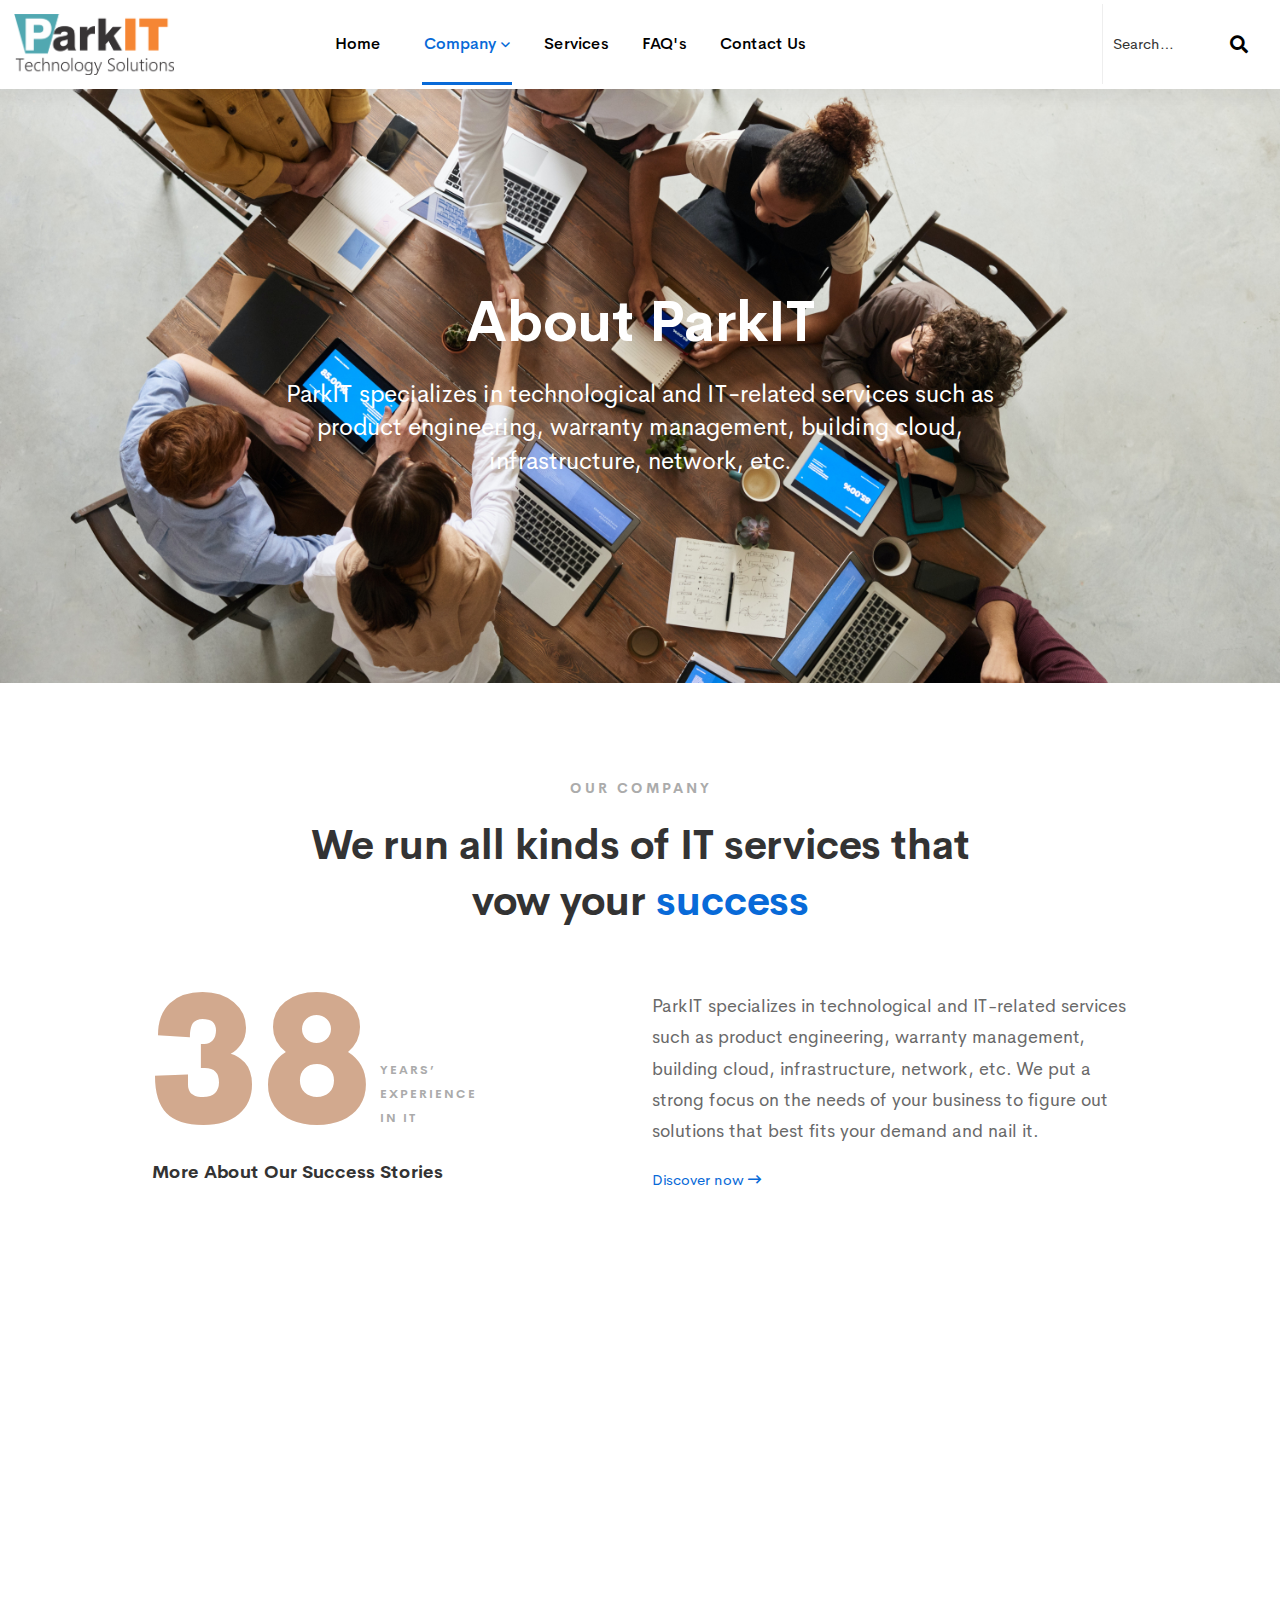
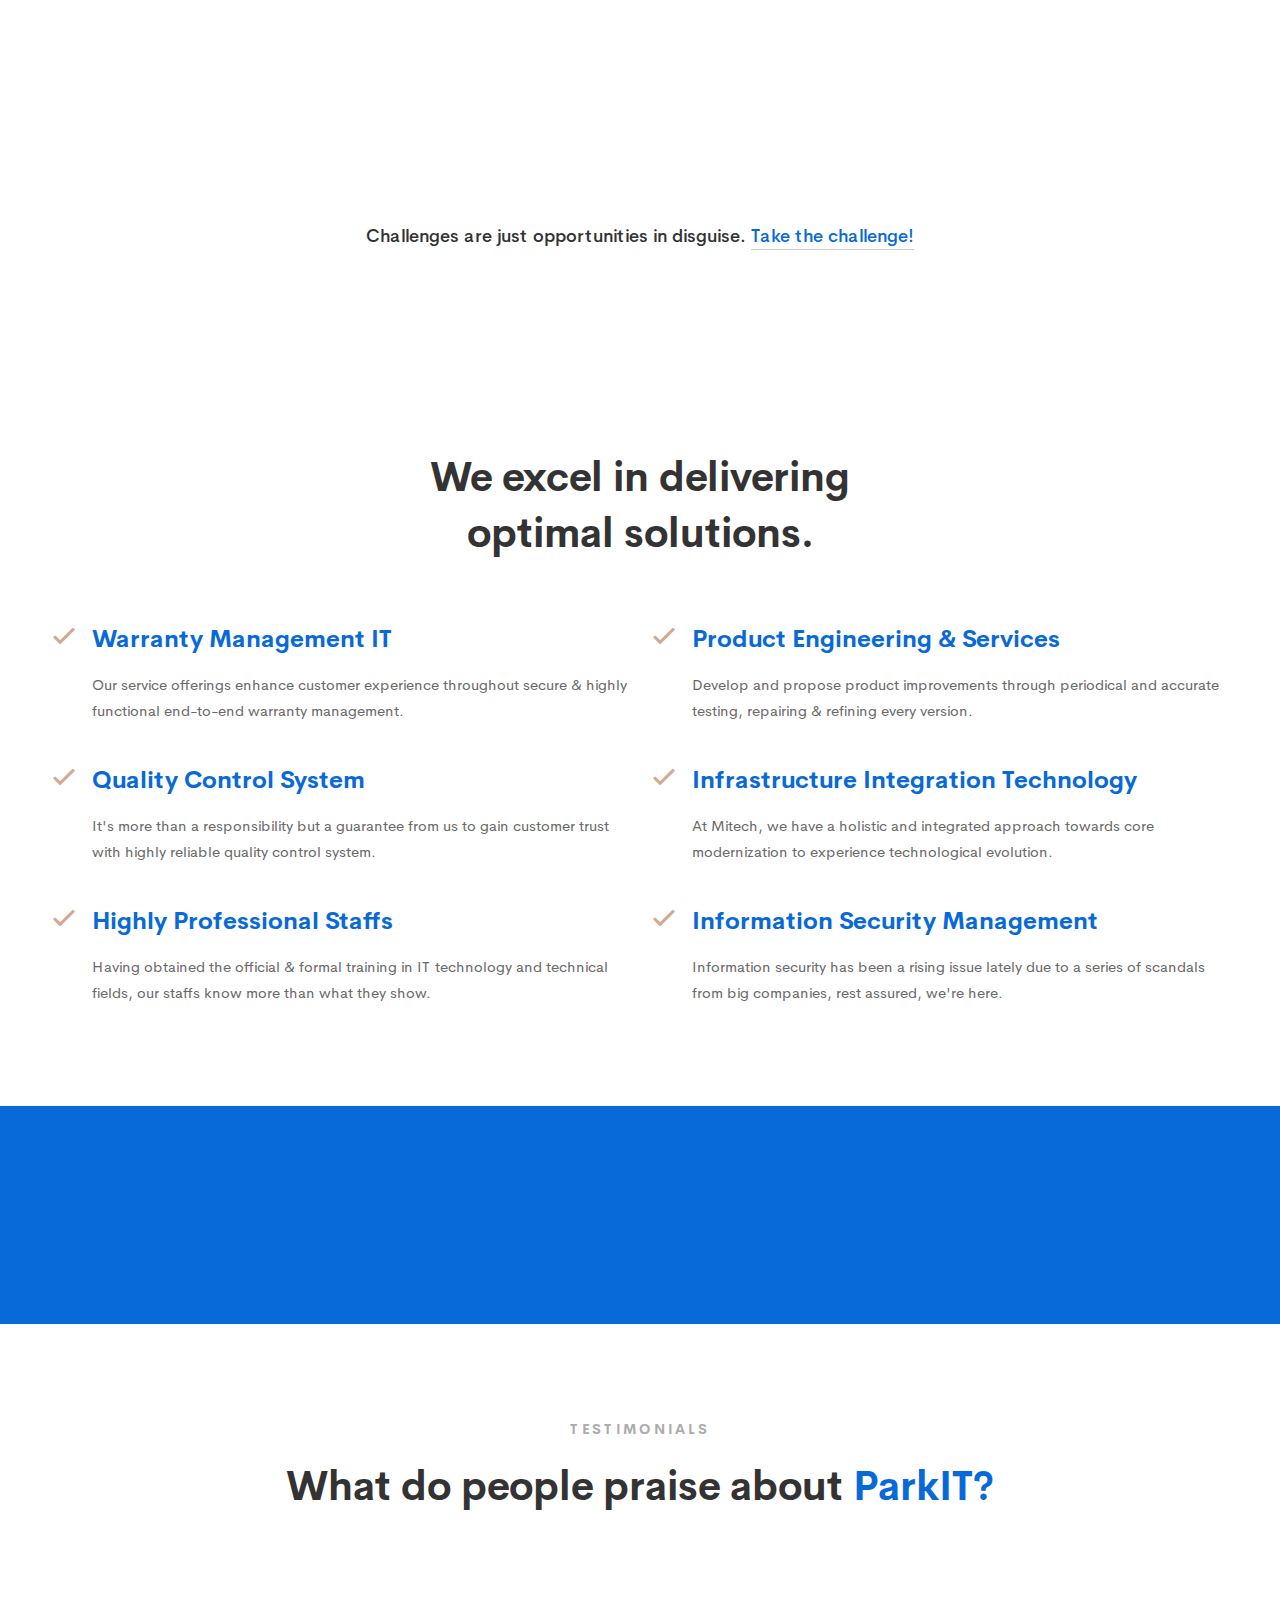
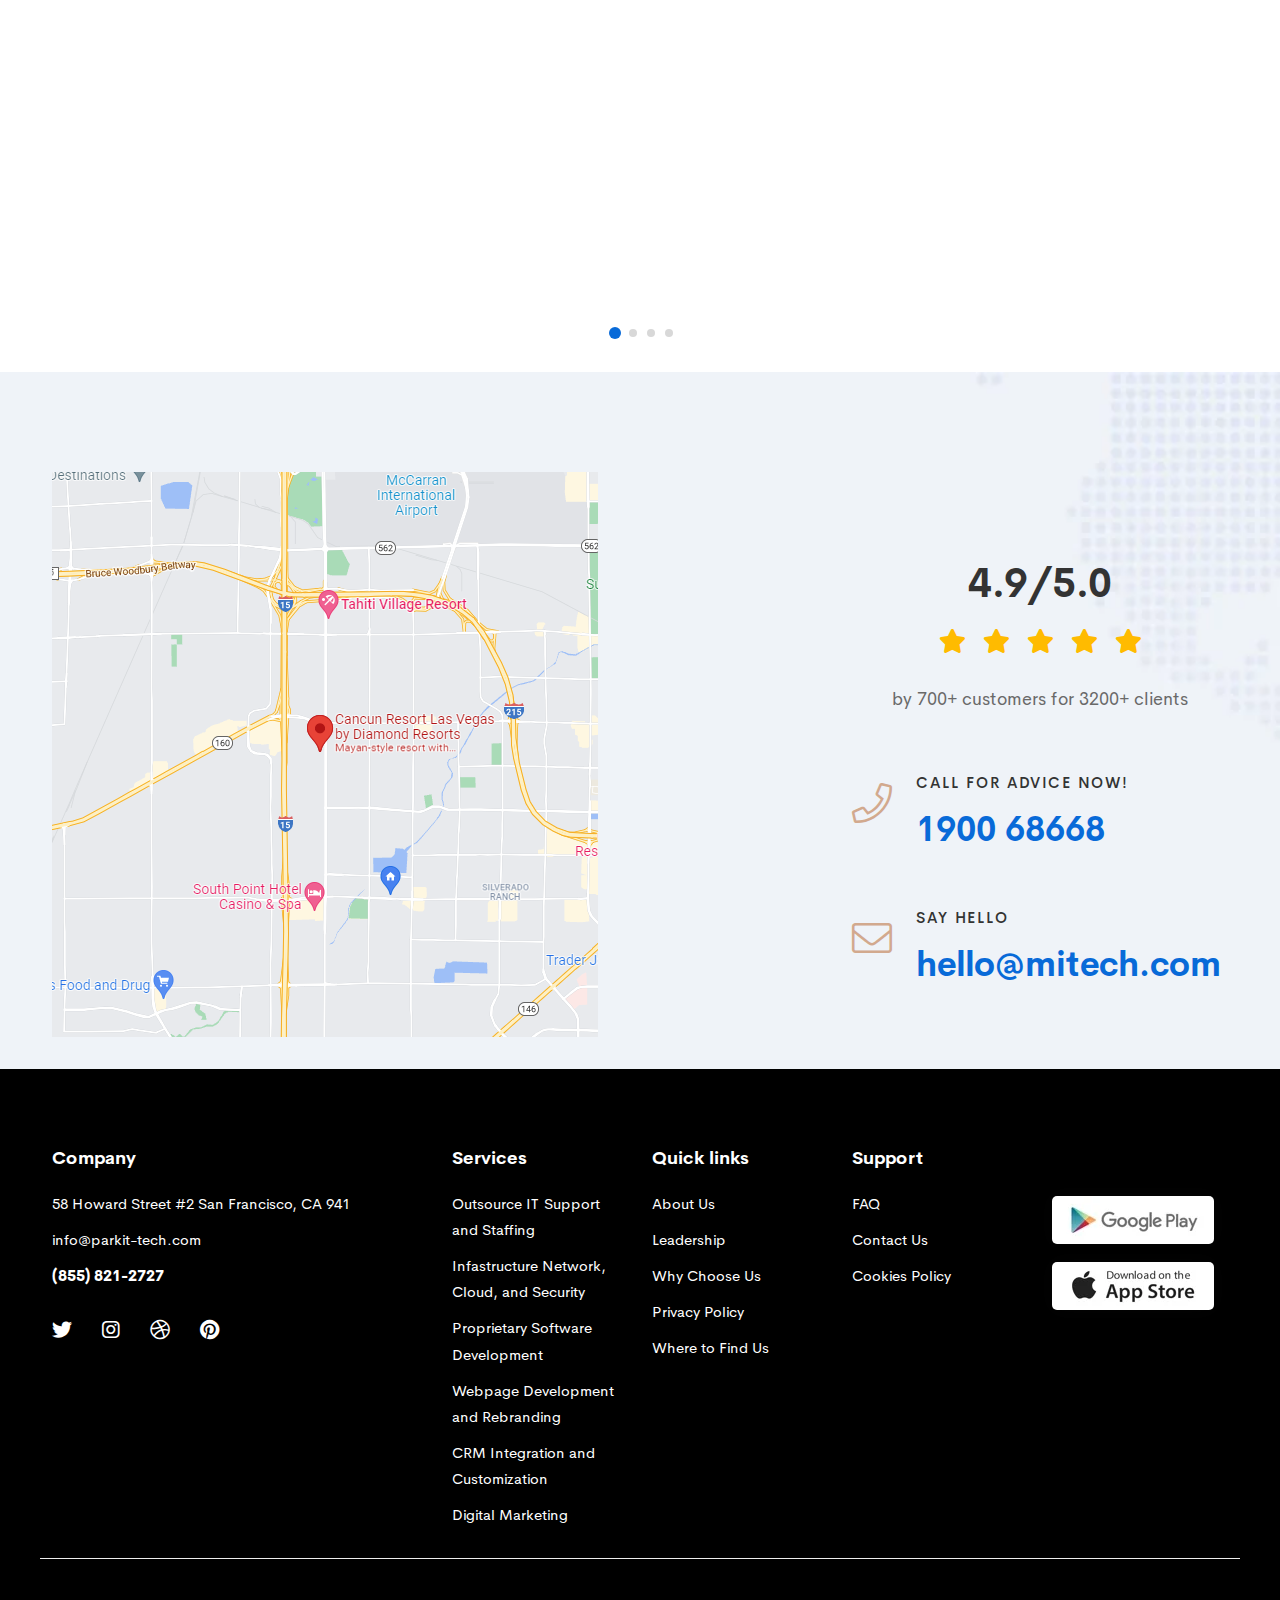
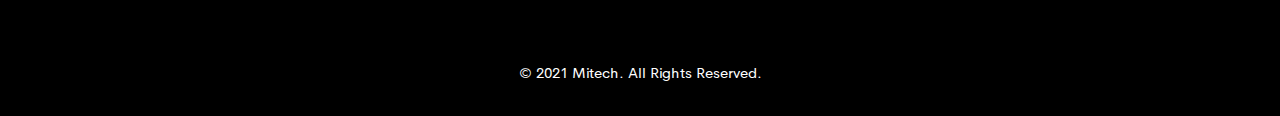
==== commit cfc293f6: "added temporary map image" ====
--- a/about-us-01.html
+++ b/about-us-01.html
@@ -582,7 +582,7 @@
                         <div class="col-lg-7">
                             <div class="image">
                                 <img class="img-fluid"
-                                    src="assets/images/banners/home-cybersecurity-contact-bg-image.webp"
+                                    src="assets/images/temp map.png"
                                     style="margin-bottom: 2rem;" alt="">
                             </div>
                         </div>
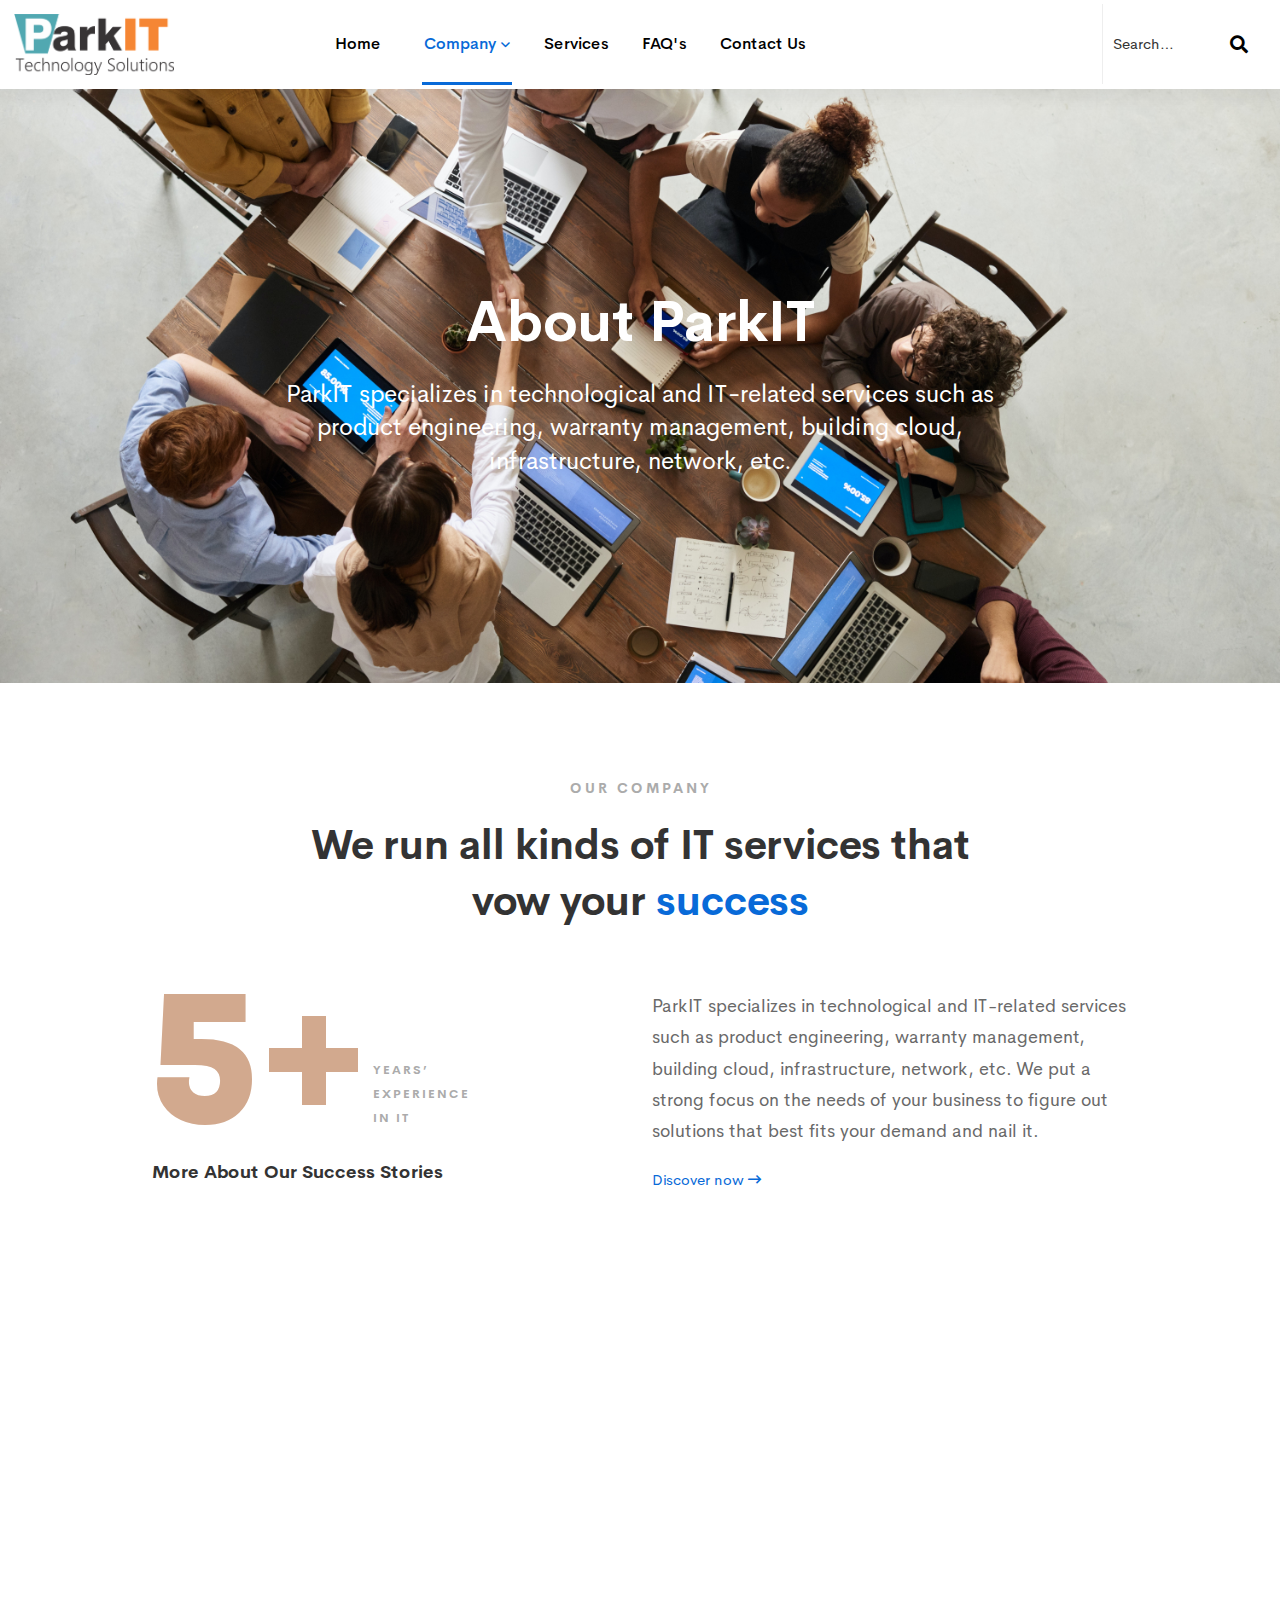
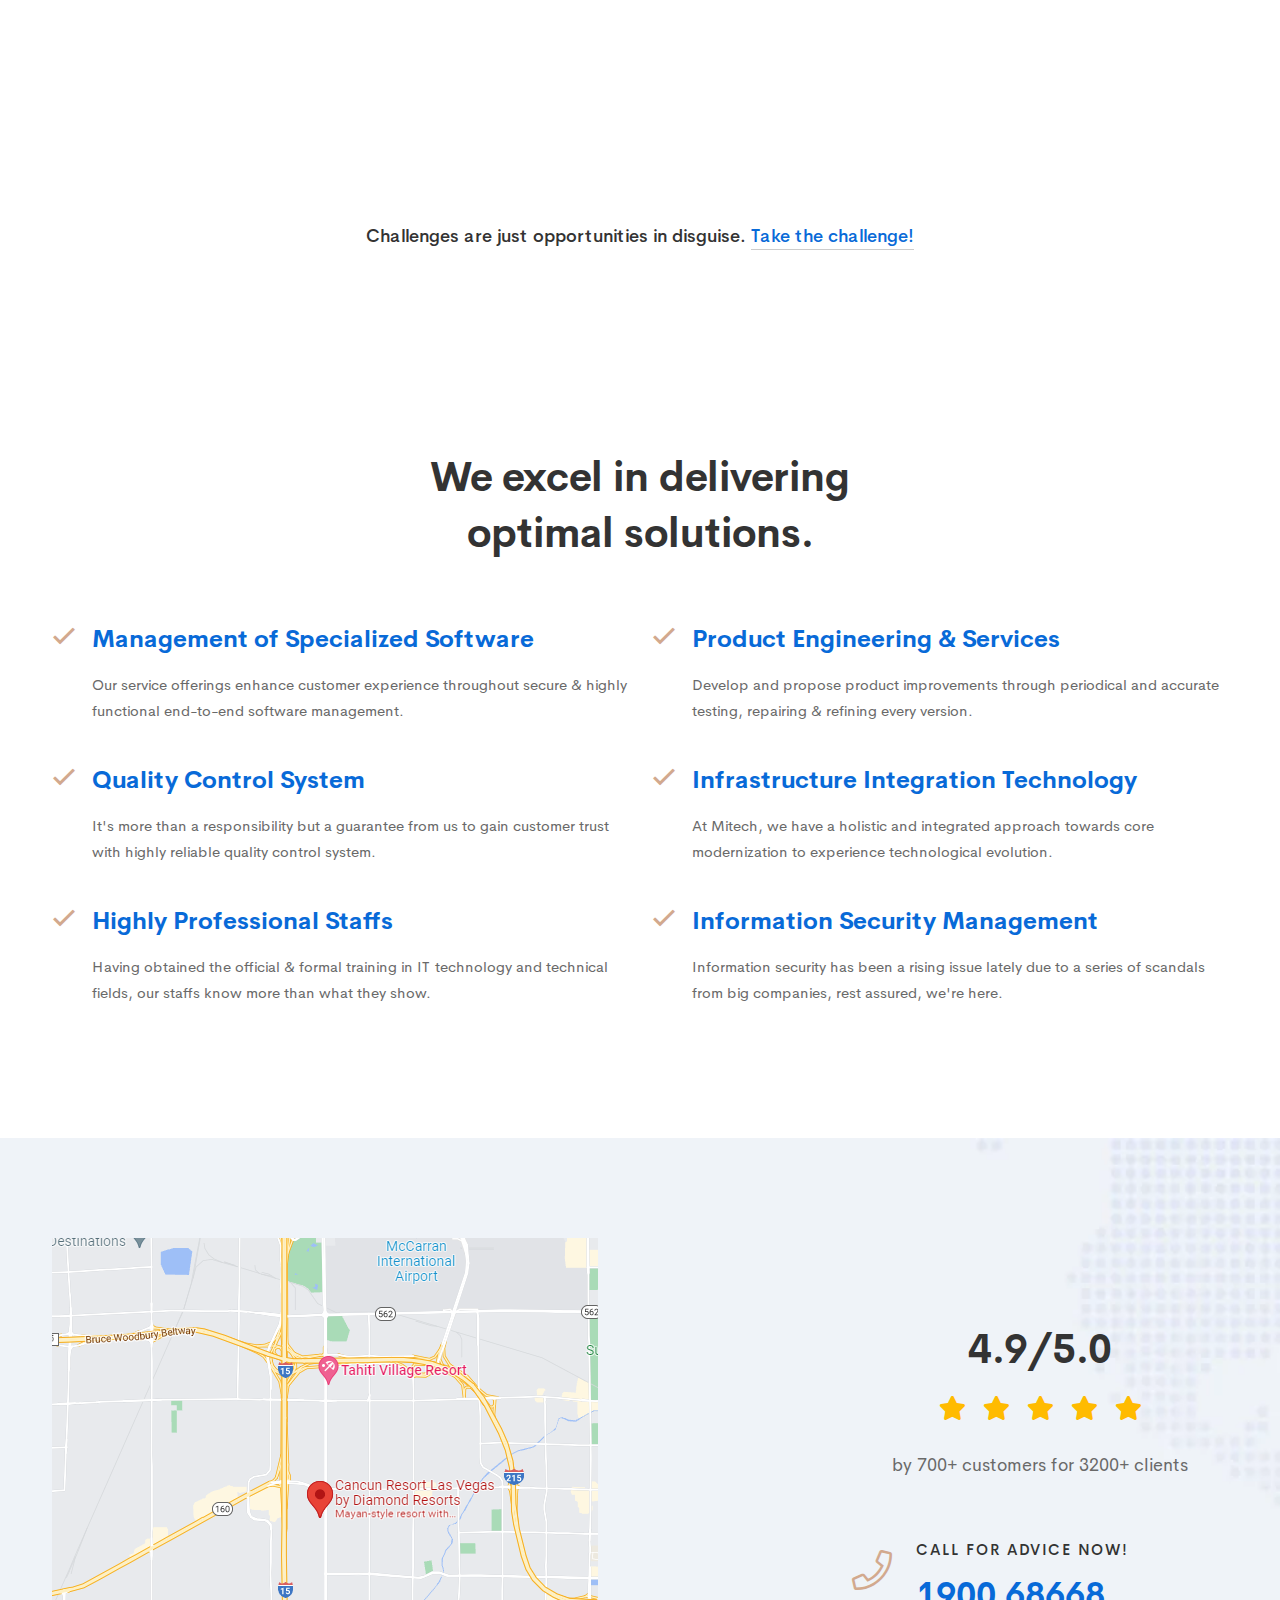
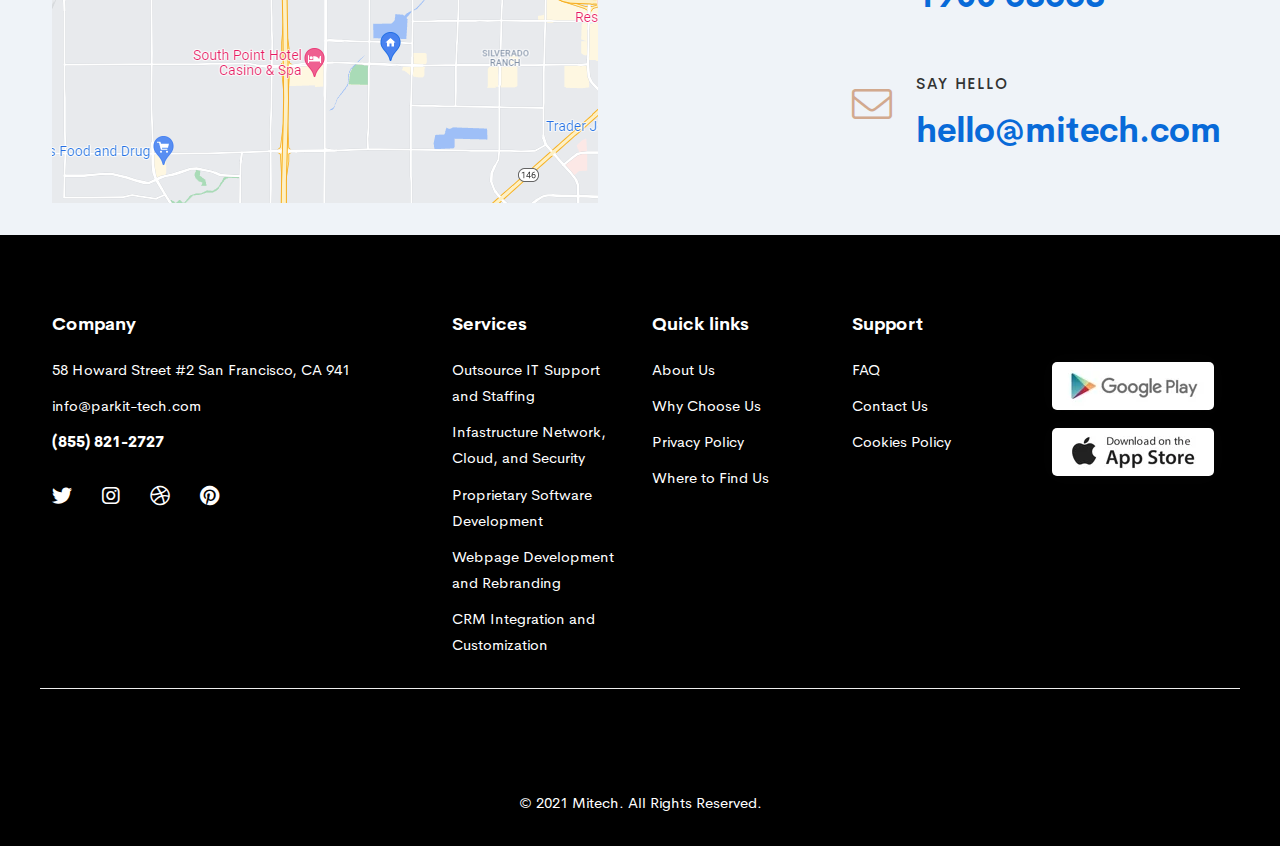
==== commit 98112e95: "changed services and why chose us pages" ====
--- a/about-us-01.html
+++ b/about-us-01.html
@@ -68,7 +68,7 @@
                         <div class="header default-menu-style position-relative">
                             <!-- brand logo -->
                             <div class="header__logo">
-                                <a href="index-modern-it-company.html">
+                                <a href="index.html">
                                     <img src="assets/images/logo/parkit logo.png" width="160" height="48"
                                         class="img-fluid" alt="" />
                                 </a>
@@ -84,7 +84,7 @@
                                                 <nav class="navigation-menu primary--menu">
                                                     <ul>
                                                         <li>
-                                                            <a href="index-modern-it-company.html"><span>Home</span></a>
+                                                            <a href="index.html"><span>Home</span></a>
                                                         </li>
                                                         <li class="
                                   has-children has-children--multilevel-submenu
@@ -93,10 +93,6 @@
                                                             <ul class="submenu">
                                                                 <li>
                                                                     <a href="about-us-01.html"><span>About us</span></a>
-                                                                </li>
-                                                                <li>
-                                                                    <a
-                                                                        href="leadership.html"><span>Leadership</span></a>
                                                                 </li>
                                                                 <li>
                                                                     <a href="why-choose-us.html"><span>Why choose
@@ -203,7 +199,7 @@
                         <div class="row">
                             <div class="col-lg-4 offset-lg-1">
                                 <div class="modern-number-01">
-                                    <h2 class="heading  me-5"><span class="mark-text">38</span>Years’ Experience in IT
+                                    <h2 class="heading  me-5"><span class="mark-text">5+</span>Years’ Experience in IT
                                     </h2>
                                     <h6 class="heading mt-30">More About Our Success Stories</h6>
                                 </div>
@@ -298,9 +294,8 @@
                                                 </div>
                                                 <div class="content">
                                                     <h5 class="heading">Need a hand?</h5>
-                                                    <div class="text">Our support team is available 24/7 a day, 7 days a
-                                                        week and can get ready for solving any of your situational
-                                                        rising problems.
+                                                    <div class="text">Our support team is available 24/7 and can get
+                                                        ready for solving any of your situational rising problems.
                                                     </div>
                                                     <a href="#" class="box-images-arrow">
                                                         <span class="button-text">Discover now</span>
@@ -316,7 +311,7 @@
                             </div>
 
                             <div class="section-under-heading text-center section-space--mt_60">Challenges are just
-                                opportunities in disguise. <a href="#">Take the challenge!</a></div>
+                                opportunities in disguise. <a href="contact-us.html">Take the challenge!</a></div>
 
                         </div>
                     </div>
@@ -344,9 +339,9 @@
                                 <div class="list-item">
                                     <div class="marker"></div>
                                     <div class="title-wrap">
-                                        <h5 class="title"> Warranty Management IT </h5>
+                                        <h5 class="title">Management of Specialized Software</h5>
                                         <div class="desc">Our service offerings enhance customer experience throughout
-                                            secure &amp; highly functional end-to-end warranty management. </div>
+                                            secure &amp; highly functional end-to-end software management. </div>
                                     </div>
                                 </div>
                                 <div class="list-item">
@@ -399,40 +394,8 @@
                     </div>
                 </div>
             </div>
-            <!--=========== fun fact Wrapper Start ==========-->
-            <div class="fun-fact-wrapper bg-theme-default section-space--pb_30 section-space--pt_60">
-                <div class="container">
-                    <div class="row">
-                        <div class="col-md-3 col-sm-6 wow move-up">
-                            <div class="fun-fact--two text-center">
-                                <div class="fun-fact__count counter">120</div>
-                                <h6 class="fun-fact__text">Happy clients</h6>
-                            </div>
-                        </div>
-                        <div class="col-md-3 col-sm-6 wow move-up">
-                            <div class="fun-fact--two text-center">
-                                <div class="fun-fact__count counter">32</div>
-                                <h6 class="fun-fact__text">Finished projects</h6>
-                            </div>
-                        </div>
-                        <div class="col-md-3 col-sm-6 wow move-up">
-                            <div class="fun-fact--two text-center">
-                                <div class="fun-fact__count counter">73</div>
-                                <h6 class="fun-fact__text">Skilled Experts</h6>
-                            </div>
-                        </div>
-                        <div class="col-md-3 col-sm-6 wow move-up">
-                            <div class="fun-fact--two text-center">
-                                <div class="fun-fact__count counter">318</div>
-                                <h6 class="fun-fact__text">Media Posts</h6>
-                            </div>
-                        </div>
-                    </div>
-                </div>
-            </div>
-            <!--=========== fun fact Wrapper End ==========-->
             <!--====================  testimonial section ====================-->
-            <div class="testimonial-slider-area section-space--pt_100">
+            <!-- <div class="testimonial-slider-area section-space--pt_100">
                 <div class="container">
                     <div class="row">
                         <div class="col-lg-12">
@@ -571,7 +534,7 @@
                         </div>
                     </div>
                 </div>
-            </div>
+            </div> -->
             <!--====================  End of testimonial section  ====================-->
 
 
@@ -581,9 +544,8 @@
                     <div class="row align-items-center">
                         <div class="col-lg-7">
                             <div class="image">
-                                <img class="img-fluid"
-                                    src="assets/images/temp map.png"
-                                    style="margin-bottom: 2rem;" alt="">
+                                <img class="img-fluid" src="assets/images/temp map.png" style="margin-bottom: 2rem;"
+                                    alt="">
                             </div>
                         </div>
 
@@ -725,9 +687,7 @@
                                     <a href="#" class="hover-style-link text-white">CRM Integration and
                                         Customization</a>
                                 </li>
-                                <li>
-                                    <a href="#" class="hover-style-link text-white">Digital Marketing</a>
-                                </li>
+                                
                             </ul>
                         </div>
                         <div class="col-lg-2 col-md-4 col-sm-6 footer-widget">
@@ -738,9 +698,7 @@
                                 <li>
                                     <a href="#" class="hover-style-link text-white">About Us</a>
                                 </li>
-                                <li>
-                                    <a href="#" class="hover-style-link text-white">Leadership</a>
-                                </li>
+                               
                                 <li>
                                     <a href="#" class="hover-style-link text-white">Why Choose Us</a>
                                 </li>
@@ -828,7 +786,7 @@
                             <!-- logo -->
                             <div class="logo">
                                 <a href="index.html">
-                                    <img src="assets/images/logo/logo-dark.webp" class="img-fluid" alt="">
+                                    <img src="assets/images/logo/logo-dark.webp" class="img-fluid" alt="" />
                                 </a>
                             </div>
                         </div>
@@ -844,137 +802,30 @@
             <div class="mobile-menu-overlay__body">
                 <nav class="offcanvas-navigation">
                     <ul>
+                        <li>
+                            <a href="index.html"><span>Home</span></a>
+                        </li>
                         <li class="has-children">
-                            <a href="index.html">Home</a>
+                            <a href="#"><span>Company</span></a>
                             <ul class="sub-menu">
-                                <li><a href="index-infotechno.html"><span>Infotechno</span></a></li>
-                                <li><a href="index-processing.html"><span>Processing</span></a></li>
-                                <li><a href="index-appointment.html"><span>Appointment</span></a></li>
-                                <li><a href="index-services.html"><span>Services</span></a></li>
-                                <li><a href="index-resolutions.html"><span>Resolutions</span></a></li>
-                                <li><a href="index-cybersecurity.html"><span>cybersecurity</span></a></li>
-                                <li><a href="index-modern-it-company.html"><span>Modern IT Company</span></a></li>
-                                <li><a href="index-machine-learning.html"><span>Machine Learning</span></a></li>
-                                <li><a href="index-software-innovation.html"><span>Software Innovation</span></a></li>
+                                <li>
+                                    <a href="about-us-01.html"><span>About us</span></a>
+                                </li>
+                               
+                                <li>
+                                    <a href="why-choose-us.html"><span>Why choose
+                                            us</span></a>
+                                </li>
                             </ul>
                         </li>
-                        <li class="has-children">
-                            <a href="#">Company</a>
-                            <ul class="sub-menu">
-                                <li class="has-children">
-                                    <a href="about-us-01.html"><span>About us</span></a>
-                                    <ul class="sub-menu">
-                                        <li><a href="about-us-01.html"><span>About us 01</span></a></li>
-                                        <li><a href="about-us-02.html"><span>About us 02</span></a></li>
-                                        <li class="has-children">
-                                            <a href="#"><span>Submenu Level Two</span></a>
-                                            <ul class="sub-menu">
-                                                <li><a href="#"><span>Submenu Level Three</span></a></li>
-                                                <li><a href="#"><span>Submenu Level Three</span></a></li>
-                                                <li><a href="#"><span>Submenu Level Three</span></a></li>
-                                            </ul>
-                                        </li>
-                                    </ul>
-                                </li>
-                                <li><a href="contact-us.html"><span>Contact us</span></a></li>
-                                <li><a href="leadership.html"><span>Leadership</span></a></li>
-                                <li><a href="why-choose-us.html"><span>Why choose us</span></a></li>
-                                <li><a href="our-history.html"><span>Our history</span></a></li>
-                                <li><a href="faqs.html"><span>FAQs</span></a></li>
-                                <li><a href="careers.html"><span>Careers</span></a></li>
-                                <li><a href="pricing-plans.html"><span>Pricing plans</span></a></li>
-                            </ul>
+                        <li>
+                            <a href="services.html"><span>Services</span></a>
                         </li>
-                        <li class="has-children">
-                            <a href="#">IT solutions</a>
-                            <ul class="sub-menu">
-                                <li><a href="it-services.html"><span>IT Services</span></a></li>
-                                <li><a href="managed-it-service.html"><span>Managed IT Services</span></a></li>
-                                <li><a href="industries.html"><span>Industries</span></a></li>
-                                <li><a href="business-solution.html"><span>Business solution</span></a></li>
-                                <li><a href="it-services-details.html"><span>IT Services Details</span></a></li>
-                            </ul>
+                        <li>
+                            <a href="faqs.html">FAQ's</a>
                         </li>
-                        <li class="has-children">
-                            <a href="#">Elements</a>
-                            <ul class="sub-menu">
-                                <li class="has-children">
-                                    <a href="#">Element Group 01</a>
-                                    <ul class="sub-menu">
-                                        <li><a href="element-accordion.html"><span>Accordions & Toggles</span></a></li>
-                                        <li><a href="element-box-icon.html"><span>Box Icon</span></a></li>
-                                        <li><a href="element-box-image.html"><span>Box Image</span></a></li>
-                                        <li><a href="element-box-large-image.html"><span>Box Large Image</span></a></li>
-                                        <li><a href="element-buttons.html"><span>Buttons</span></a></li>
-                                        <li><a href="element-cta.html"><span>Call to action</span></a></li>
-                                        <li><a href="element-client-logo.html"><span>Client Logo</span></a></li>
-                                        <li><a href="element-countdown.html"><span>Countdown</span></a></li>
-                                    </ul>
-                                </li>
-                                <li class="has-children">
-                                    <a href="#">Element Group 02</a>
-                                    <ul class="sub-menu">
-                                        <li><a href="element-counters.html"><span>Counters</span></a></li>
-                                        <li><a href="element-dividers.html"><span>Dividers</span></a></li>
-                                        <li><a href="element-flexible-image-slider.html"><span>Flexible image
-                                                    slider</span></a></li>
-                                        <li><a href="element-google-map.html"><span>Google Map</span></a></li>
-                                        <li><a href="element-gradation.html"><span>Gradation</span></a></li>
-                                        <li><a href="element-instagram.html"><span>Instagram</span></a></li>
-                                        <li><a href="element-lists.html"><span>Lists</span></a></li>
-                                        <li><a href="element-message-box.html"><span>Message box</span></a></li>
-                                    </ul>
-                                </li>
-                                <li class="has-children">
-                                    <a href="#">Element Group 03</a>
-                                    <ul class="sub-menu">
-                                        <li><a href="element-popup-video.html"><span>Popup Video</span></a></li>
-                                        <li><a href="element-pricing-box.html"><span>Pricing Box</span></a></li>
-                                        <li><a href="element-progress-bar.html"><span>Progress Bar</span></a></li>
-                                        <li><a href="element-progress-circle.html"><span>Progress Circle</span></a></li>
-                                        <li><a href="element-rows-columns.html"><span>Rows & Columns</span></a></li>
-                                        <li><a href="element-social-networks.html"><span>Social Networks</span></a></li>
-                                        <li><a href="element-tabs.html"><span>Tabs</span></a></li>
-                                        <li><a href="element-team-member.html"><span>Team member</span></a></li>
-                                    </ul>
-                                </li>
-                                <li class="has-children">
-                                    <a href="#">Element Group 04</a>
-                                    <ul class="sub-menu">
-                                        <li><a href="element-testimonials.html"><span>Testimonials</span></a></li>
-                                        <li><a href="element-timeline.html"><span>Timeline</span></a></li>
-                                        <li><a href="element-carousel-sliders.html"><span>Carousel Sliders</span></a>
-                                        </li>
-                                        <li><a href="element-typed-text.html"><span>Typed Text</span></a></li>
-                                    </ul>
-                                </li>
-
-                            </ul>
-                        </li>
-                        <li class="has-children">
-                            <a href="javascript:void(0)">Case Studies</a>
-                            <ul class="sub-menu">
-                                <li><a href="case-studies.html"><span>Case Studies 01</span></a></li>
-                                <li><a href="case-studies-02.html"><span>Case Studies 02</span></a></li>
-                                <li><a href="single-smart-vision.html"><span>Single Layout</span></a></li>
-                            </ul>
-                        </li>
-                        <li class="has-children">
-                            <a href="javascript:void(0)">Blogs</a>
-                            <ul class="sub-menu">
-                                <li><a href="blog-list-large-image.html"><span>List Large Image</span></a></li>
-                                <li><a href="blog-list-left-large-image.html"><span>Left Large Image</span></a></li>
-                                <li><a href="blog-grid-classic.html"><span>Grid Classic</span></a></li>
-                                <li><a href="blog-grid-masonry.html"><span>Grid Masonry</span></a></li>
-                                <li class="has-children">
-                                    <a href="blog-post-layout-one.html"><span>Single Layouts</span></a>
-                                    <ul class="sub-menu">
-                                        <li><a href="blog-post-layout-one.html"><span>Left Sidebar</span></a></li>
-                                        <li><a href="blog-post-right-sidebar.html"><span>Right Sidebar</span></a></li>
-                                        <li><a href="blog-post-no-sidebar.html"><span>No Sidebar</span></a></li>
-                                    </ul>
-                                </li>
-                            </ul>
+                        <li>
+                            <a href="contact-us.html">Contact Us</a>
                         </li>
                     </ul>
                 </nav>
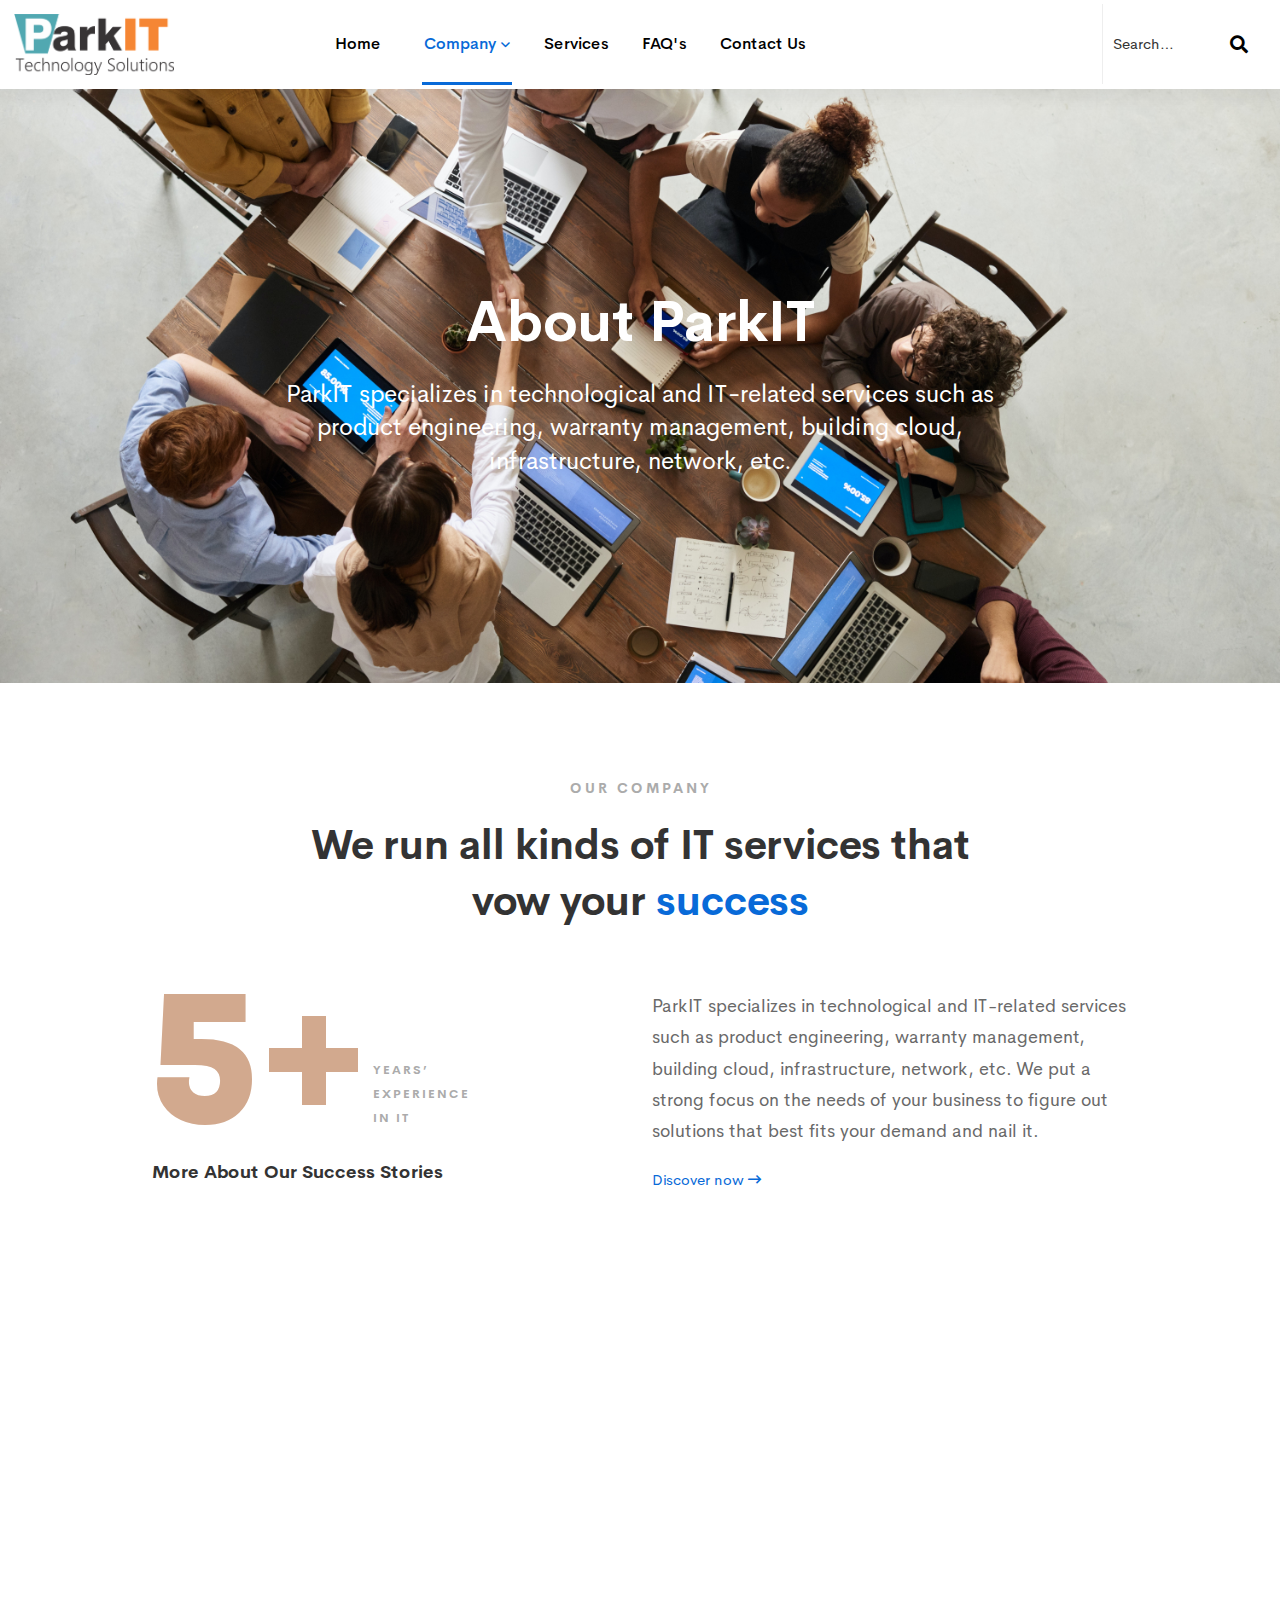
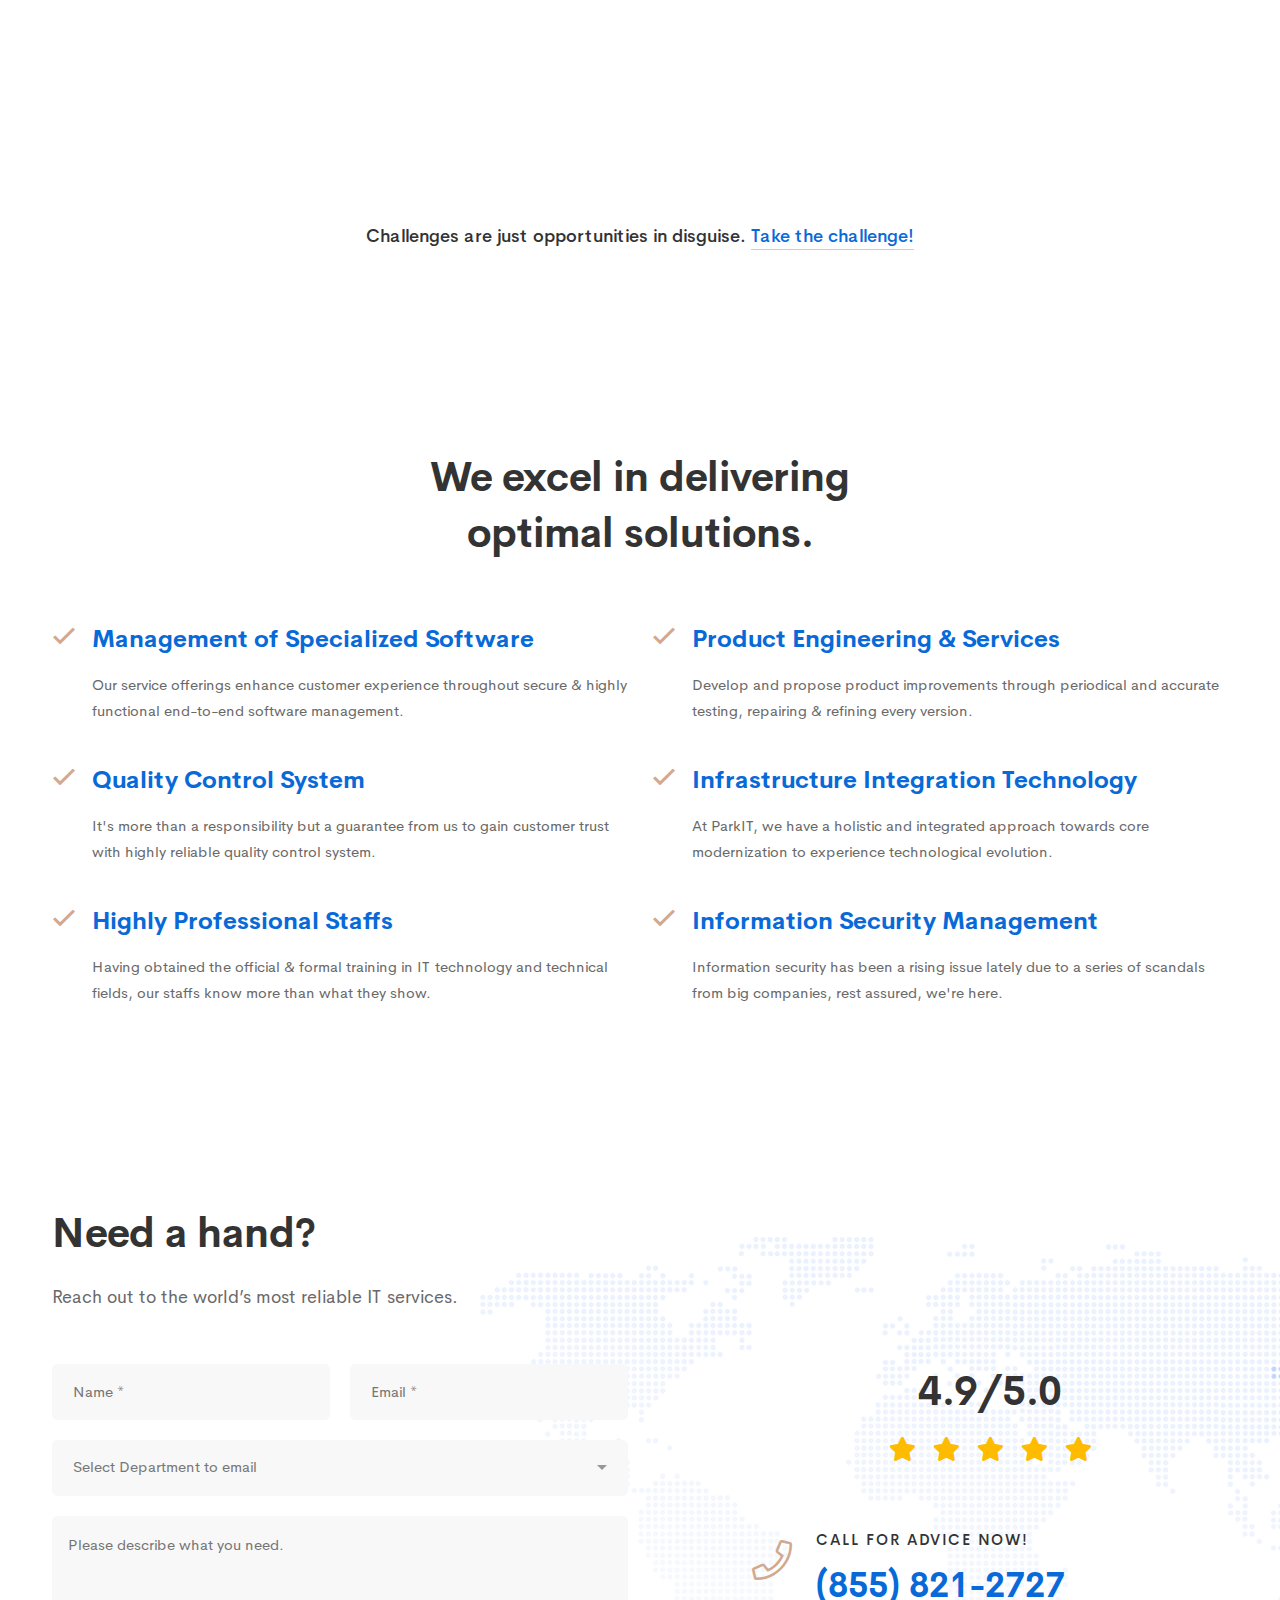
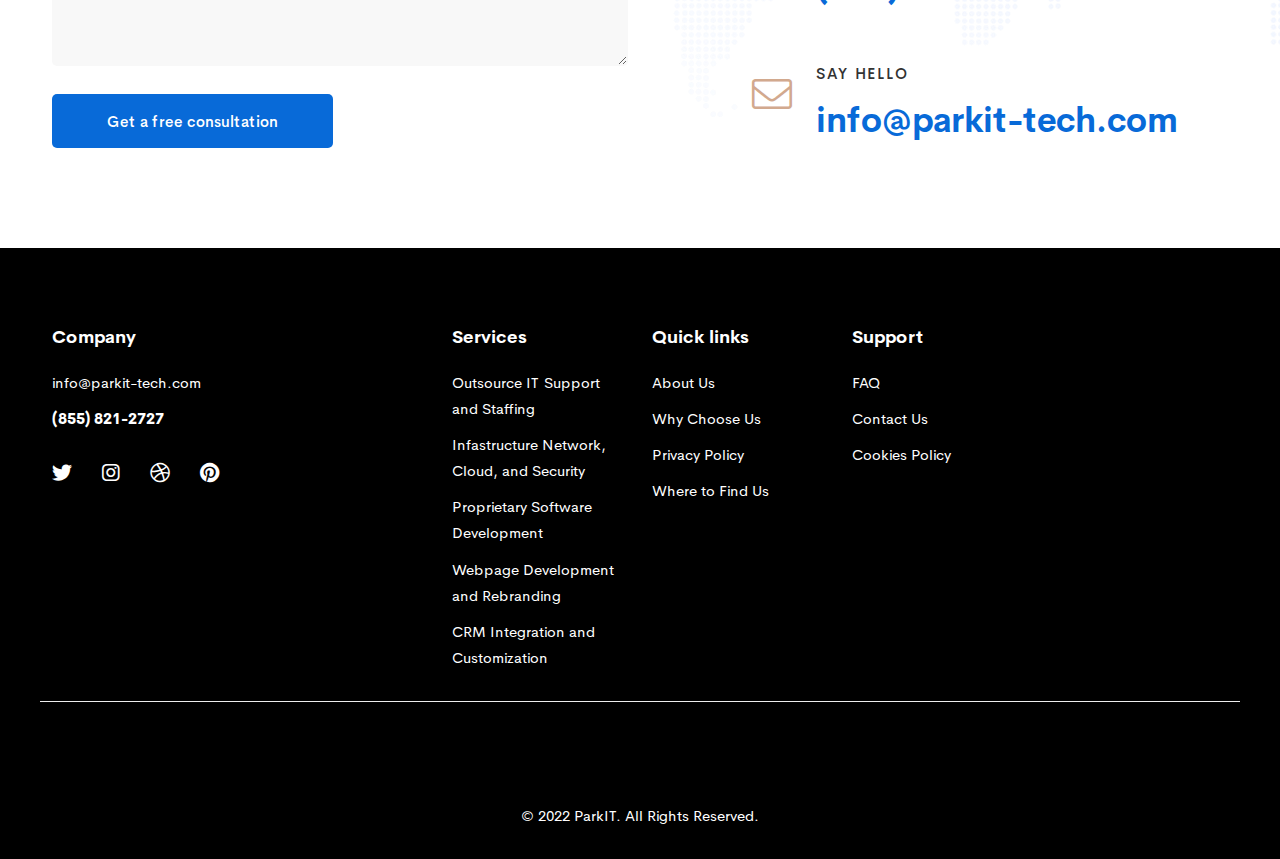
==== commit 544988f2: "minor changes" ====
--- a/about-us-01.html
+++ b/about-us-01.html
@@ -8,7 +8,7 @@
     <meta name="description" content="">
     <meta name="viewport" content="width=device-width, initial-scale=1">
     <!-- Favicon -->
-    <link rel="icon" href="assets/images/favicon.webp">
+    <link rel="icon" href="assets/images/parkitlogo.ico" />
 
     <!-- CSS
         ============================================ -->
@@ -377,7 +377,7 @@
                                     <div class="marker"></div>
                                     <div class="title-wrap">
                                         <h5 class="title">Infrastructure Integration Technology </h5>
-                                        <div class="desc">At Mitech, we have a holistic and integrated approach towards
+                                        <div class="desc">At ParkIT, we have a holistic and integrated approach towards
                                             core modernization to experience technological evolution. </div>
                                     </div>
                                 </div>
@@ -537,224 +537,257 @@
             </div> -->
             <!--====================  End of testimonial section  ====================-->
 
-
-            <!--============ Contact Us Area Start =================-->
-            <div style="margin-top: 2rem;" class="contact-us-area infotechno-contact-us-bg section-space--pt_100">
-                <div class="container">
-                    <div class="row align-items-center">
-                        <div class="col-lg-7">
-                            <div class="image">
-                                <img class="img-fluid" src="assets/images/temp map.png" style="margin-bottom: 2rem;"
-                                    alt="">
-                            </div>
-                        </div>
-
-                        <div class="col-lg-4 ms-auto">
-                            <div class="contact-info style-two text-left">
-
-                                <div class="contact-info-title-wrap text-center">
-                                    <h3 class="heading  mb-10">4.9/5.0</h3>
-                                    <div class="ht-star-rating lg-style">
-                                        <span class="fa fa-star"></span>
-                                        <span class="fa fa-star"></span>
-                                        <span class="fa fa-star"></span>
-                                        <span class="fa fa-star"></span>
-                                        <span class="fa fa-star"></span>
-                                    </div>
-                                    <p class="sub-text">by 700+ customers for 3200+ clients</p>
-                                </div>
-
-                                <div class="contact-list-item">
-                                    <a href="tel:190068668" class="single-contact-list">
-                                        <div class="content-wrap">
-                                            <div class="content">
-                                                <div class="icon">
-                                                    <span class="fal fa-phone"></span>
-                                                </div>
-                                                <div class="main-content">
-                                                    <h6 class="heading">Call for advice now!</h6>
-                                                    <div class="text">1900 68668</div>
-                                                </div>
-                                            </div>
-                                        </div>
-                                    </a>
-                                    <a href="mailto:hello@mitech.com" class="single-contact-list">
-                                        <div class="content-wrap">
-                                            <div class="content">
-                                                <div class="icon">
-                                                    <span class="fal fa-envelope"></span>
-                                                </div>
-                                                <div class="main-content">
-                                                    <h6 class="heading">Say hello</h6>
-                                                    <div class="text">hello@mitech.com</div>
-                                                </div>
-                                            </div>
-                                        </div>
-                                    </a>
-                                </div>
-
-                            </div>
-                        </div>
-                    </div>
-                </div>
-            </div>
-            <!--============ Contact Us Area End =================-->
-
+            
+
+
+        <!--============ Contact Us Area Start =================-->
+        <div class="contact-us-area appointment-contact-bg section-space--ptb_100">
+            <div class="container">
+                <div class="row">
+                    <div class="col-lg-12">
+                        <div class="contact-title section-space--mb_50">
+                            <h3 class="mb-20">Need a hand?</h3>
+                            <p class="sub-title">Reach out to the world’s most reliable IT services.</p>
+                        </div>
+                    </div>
+                </div>
+                <div class="row">
+                    <div class="col-lg-6">
+                        <div class="contact-form-wrap">
+                            <!-- <form id="contact-form" action="https://whizthemes.com/mail-php/jowel/mitech/php/services-mail.php" method="post"> -->
+                            <form class="contact-form" id="contact-form" action="assets/php/services-mail.php" method="post">
+                                <div class="contact-form__two">
+                                    <div class="contact-input">
+                                        <div class="contact-inner">
+                                            <input name="con_name" type="text" placeholder="Name *">
+                                        </div>
+                                        <div class="contact-inner">
+                                            <input name="con_email" type="email" placeholder="Email *">
+                                        </div>
+                                    </div>
+                                    <div class="contact-select">
+                                        <div class="form-item contact-inner">
+                                            <span class="inquiry">
+                                    <select id="Visiting" name="Visiting">
+                                        <option disabled selected>Select Department to email</option>
+                                        <option value="Your inquiry about">Your inquiry about</option>
+                                        <option value="General Information Request">General Information Request</option>
+                                        <option value="Partner Relations">Partner Relations</option>
+                                        <option value="Careers">Careers</option>
+                                        <option value="Software Licencing">Software Licencing</option>
+                                    </select>
+
+                                </span>
+                                        </div>
+                                    </div>
+                                    <div class="contact-inner contact-message">
+                                        <textarea name="con_message" placeholder="Please describe what you need."></textarea>
+                                    </div>
+                                    <div class="comment-submit-btn">
+                                        <button class="ht-btn ht-btn-md" type="submit">Get a free consultation</button>
+                                        <p class="form-messege"></p>
+                                    </div>
+                                </div>
+                            </form>
+                        </div>
+                    </div>
+                    <div class="col-lg-5 ms-auto">
+                        <div class="contact-info style-two text-left">
+
+                            <div class="contact-info-title-wrap text-center">
+                                <h3 class="heading  mb-10">4.9/5.0</h3>
+                                <div class="ht-star-rating lg-style">
+                                    <span class="fa fa-star"></span>
+                                    <span class="fa fa-star"></span>
+                                    <span class="fa fa-star"></span>
+                                    <span class="fa fa-star"></span>
+                                    <span class="fa fa-star"></span>
+                                </div>
+                            </div>
+
+                            <div class="contact-list-item">
+                                <a href="tel:(855)8212727" class="single-contact-list">
+                                    <div class="content-wrap">
+                                        <div class="content">
+                                            <div class="icon">
+                                                <span class="fal fa-phone"></span>
+                                            </div>
+                                            <div class="main-content">
+                                                <h6 class="heading">Call for advice now!</h6>
+                                                <div class="text">(855) 821-2727</div>
+                                            </div>
+                                        </div>
+                                    </div>
+                                </a>
+                                <a href="mailto:info@parkit-tech.com" class="single-contact-list">
+                                    <div class="content-wrap">
+                                        <div class="content">
+                                            <div class="icon">
+                                                <span class="fal fa-envelope"></span>
+                                            </div>
+                                            <div class="main-content">
+                                                <h6 class="heading">Say hello</h6>
+                                                <div class="text">info@parkit-tech.com</div>
+                                            </div>
+                                        </div>
+                                    </div>
+                                </a>
+                            </div>
+
+                        </div>
+                    </div>
+                </div>
+            </div>
         </div>
-
-        <!--====================  footer area ====================-->
-        <div class="footer-area-wrapper black-bg">
-            <div class="footer-area section-space--ptb_80">
-                <div class="container">
-                    <div class="row footer-widget-wrapper border-bottom">
-                        <div class="col-lg-4 col-md-6 col-sm-6 footer-widget">
-                            <h6 class="footer-widget__title mb-20 text-white">Company</h6>
-                            <ul class="footer-widget__list">
-                                <li class="text-white">
-                                    58 Howard Street #2 San Francisco, CA 941
-                                </li>
-                                <li>
-                                    <a href="mailto:info@parkit-tech.com
+        <!--============ Contact Us Area End =================-->
+
+    </div>
+
+    <!--====================  footer area ====================-->
+    <div class="footer-area-wrapper black-bg">
+        <div class="footer-area section-space--ptb_80">
+            <div class="container">
+                <div class="row footer-widget-wrapper border-bottom">
+                    <div class="col-lg-4 col-md-6 col-sm-6 footer-widget">
+                        <h6 class="footer-widget__title mb-20 text-white">Company</h6>
+                        <ul class="footer-widget__list">
+                            <li class="text-white">
+                            </li>
+                            <li>
+                                <a href="mailto:info@parkit-tech.com
                                     " class="hover-style-link text-white">info@parkit-tech.com
-                                    </a>
-                                </li>
-                                <li>
-                                    <a href="tel:8558212727" class="hover-style-link text-white font-weight--bold">(855)
-                                        821-2727</a>
-                                </li>
-                            </ul>
-                            <ul class="list ht-social-networks large-icon mt-20">
-                                <li class="item">
-                                    <a href="#" aria-label="Twitter" class="
+                                </a>
+                            </li>
+                            <li>
+                                <a href="tel:8558212727" class="hover-style-link text-white font-weight--bold">(855)
+                                    821-2727</a>
+                            </li>
+                        </ul>
+                        <ul class="list ht-social-networks large-icon mt-20">
+                            <li class="item">
+                                <a href="#" aria-label="Twitter" class="
                         ps-0
                         social-link
                         hint--bounce hint--top hint--primary
                         text-white
                       " target="_blank">
-                                        <i class="fab fa-twitter social-link-icon"></i>
-                                    </a>
-                                </li>
-                                <li class="item">
-                                    <a href="#" target="_blank" aria-label="Instagram" class="
+                                    <i class="fab fa-twitter social-link-icon"></i>
+                                </a>
+                            </li>
+                            <li class="item">
+                                <a href="#" target="_blank" aria-label="Instagram" class="
                         social-link
                         hint--bounce hint--top hint--primary
                         text-white
                       ">
-                                        <i class="fab fa-instagram social-link-icon"></i>
-                                    </a>
-                                </li>
-                                <li class="item">
-                                    <a href="#" target="_blank" aria-label="Dribbble" class="
+                                    <i class="fab fa-instagram social-link-icon"></i>
+                                </a>
+                            </li>
+                            <li class="item">
+                                <a href="#" target="_blank" aria-label="Dribbble" class="
                         social-link
                         hint--bounce hint--top hint--primary
                         text-white
                       ">
-                                        <i class="fab fa-dribbble social-link-icon"></i>
-                                    </a>
-                                </li>
-                                <li class="item">
-                                    <a href="#" target="_blank" aria-label="Pinterest" class="
+                                    <i class="fab fa-dribbble social-link-icon"></i>
+                                </a>
+                            </li>
+                            <li class="item">
+                                <a href="#" target="_blank" aria-label="Pinterest" class="
                         social-link
                         hint--bounce hint--top hint--primary
                         text-white
                       ">
-                                        <i class="fab fa-pinterest social-link-icon"></i>
-                                    </a>
-                                </li>
-                            </ul>
-                        </div>
-                        <div class="col-lg-2 col-md-4 col-sm-6 footer-widget">
-                            <h6 class="footer-widget__title mb-20 text-white">
-                                Services
-                            </h6>
-                            <ul class="footer-widget__list">
-                                <li>
-                                    <a href="#" class="hover-style-link text-white">Outsource IT Support and
-                                        Staffing</a>
-                                </li>
-                                <li>
-                                    <a href="#" class="hover-style-link text-white">Infastructure Network, Cloud, and
-                                        Security</a>
-                                </li>
-                                <li>
-                                    <a href="#" class="hover-style-link text-white">Proprietary Software Development</a>
-                                </li>
-                                <li>
-                                    <a href="#" class="hover-style-link text-white">Webpage Development and
-                                        Rebranding</a>
-                                </li>
-                                <li>
-                                    <a href="#" class="hover-style-link text-white">CRM Integration and
-                                        Customization</a>
-                                </li>
-                                
-                            </ul>
-                        </div>
-                        <div class="col-lg-2 col-md-4 col-sm-6 footer-widget">
-                            <h6 class="footer-widget__title mb-20 text-white">
-                                Quick links
-                            </h6>
-                            <ul class="footer-widget__list">
-                                <li>
-                                    <a href="#" class="hover-style-link text-white">About Us</a>
-                                </li>
-                               
-                                <li>
-                                    <a href="#" class="hover-style-link text-white">Why Choose Us</a>
-                                </li>
-                                <li>
-                                    <a href="#" class="hover-style-link text-white">Privacy Policy</a>
-                                </li>
-                                <li>
-                                    <a href="#" class="hover-style-link text-white">Where to Find Us</a>
-                                </li>
-                            </ul>
-                        </div>
-                        <div class="col-lg-2 col-md-4 col-sm-6 footer-widget">
-                            <h6 class="footer-widget__title mb-20 text-white">Support</h6>
-                            <ul class="footer-widget__list">
-                                <li>
-                                    <a href="#" class="hover-style-link text-white">FAQ</a>
-                                </li>
-                                <li>
-                                    <a href="#" class="hover-style-link text-white">Contact Us</a>
-                                </li>
-                                <li>
-                                    <a href="#" class="hover-style-link text-white">Cookies Policy</a>
-                                </li>
-                            </ul>
-                        </div>
-                        <div class="col-lg-2 col-md-4 col-sm-6 footer-widget">
-                            <div class="footer-widget__title section-space--mb_50"></div>
-                            <ul class="footer-widget__list">
-                                <li>
-                                    <a href="#" class="image_btn"><img class="img-fluid"
-                                            src="assets/images/icons/aeroland-button-google-play.webp" alt="" /></a>
-                                </li>
-                                <li>
-                                    <a href="#" class="image_btn"><img class="img-fluid"
-                                            src="assets/images/icons/aeroland-button-app-store.webp" alt="" /></a>
-                                </li>
-                            </ul>
-                        </div>
-                    </div>
-                </div>
-            </div>
-            <div class="footer-copyright-area section-space--pb_30 small-mt__30">
-                <div class="container">
-                    <div class="row align-items-center">
-                        <div class="col-md-12 text-center">
-                            <div class="footer-widget__logo mb-30">
-                                <img src="assets/images/logo/primary-white-logo-160x47.webp" class="img-fluid" alt="" />
-                            </div>
-                            <span class="copyright-text text-white">&copy; 2021 Mitech.
-                                <a href="https://hasthemes.com/">All Rights Reserved.</a></span>
-                        </div>
+                                    <i class="fab fa-pinterest social-link-icon"></i>
+                                </a>
+                            </li>
+                        </ul>
+                    </div>
+                    <div class="col-lg-2 col-md-4 col-sm-6 footer-widget">
+                        <h6 class="footer-widget__title mb-20 text-white">
+                            Services
+                        </h6>
+                        <ul class="footer-widget__list">
+                            <li>
+                                <a href="#" class="hover-style-link text-white">Outsource IT Support and
+                                    Staffing</a>
+                            </li>
+                            <li>
+                                <a href="#" class="hover-style-link text-white">Infastructure Network, Cloud, and
+                                    Security</a>
+                            </li>
+                            <li>
+                                <a href="#" class="hover-style-link text-white">Proprietary Software Development</a>
+                            </li>
+                            <li>
+                                <a href="#" class="hover-style-link text-white">Webpage Development and
+                                    Rebranding</a>
+                            </li>
+                            <li>
+                                <a href="#" class="hover-style-link text-white">CRM Integration and
+                                    Customization</a>
+                            </li>
+
+                        </ul>
+                    </div>
+                    <div class="col-lg-2 col-md-4 col-sm-6 footer-widget">
+                        <h6 class="footer-widget__title mb-20 text-white">
+                            Quick links
+                        </h6>
+                        <ul class="footer-widget__list">
+                            <li>
+                                <a href="#" class="hover-style-link text-white">About Us</a>
+                            </li>
+
+                            <li>
+                                <a href="#" class="hover-style-link text-white">Why Choose Us</a>
+                            </li>
+                            <li>
+                                <a href="#" class="hover-style-link text-white">Privacy Policy</a>
+                            </li>
+                            <li>
+                                <a href="#" class="hover-style-link text-white">Where to Find Us</a>
+                            </li>
+                        </ul>
+                    </div>
+                    <div class="col-lg-2 col-md-4 col-sm-6 footer-widget">
+                        <h6 class="footer-widget__title mb-20 text-white">Support</h6>
+                        <ul class="footer-widget__list">
+                            <li>
+                                <a href="#" class="hover-style-link text-white">FAQ</a>
+                            </li>
+                            <li>
+                                <a href="#" class="hover-style-link text-white">Contact Us</a>
+                            </li>
+                            <li>
+                                <a href="#" class="hover-style-link text-white">Cookies Policy</a>
+                            </li>
+                        </ul>
+                    </div>
+                    <div class="col-lg-2 col-md-4 col-sm-6 footer-widget">
+                        <div class="footer-widget__title section-space--mb_50"></div>
+                        <ul class="footer-widget__list">
+
+                        </ul>
                     </div>
                 </div>
             </div>
         </div>
-        <!--====================  End of footer area  ====================-->
+        <div class="footer-copyright-area section-space--pb_30 small-mt__30">
+            <div class="container">
+                <div class="row align-items-center">
+                    <div class="col-md-12 text-center">
+                        <div class="footer-widget__logo mb-30">
+                            <img src="assets/images/logo/primary-white-logo-160x47.webp" class="img-fluid" alt="" />
+                        </div>
+                        <span class="copyright-text text-white">&copy; 2022 ParkIT.
+                            <a href="https://hasthemes.com/">All Rights Reserved.</a></span>
+                    </div>
+                </div>
+            </div>
+        </div>
+    </div>
+    <!--====================  End of footer area  ====================-->
 
 
 
@@ -811,7 +844,7 @@
                                 <li>
                                     <a href="about-us-01.html"><span>About us</span></a>
                                 </li>
-                               
+
                                 <li>
                                     <a href="why-choose-us.html"><span>Why choose
                                             us</span></a>
